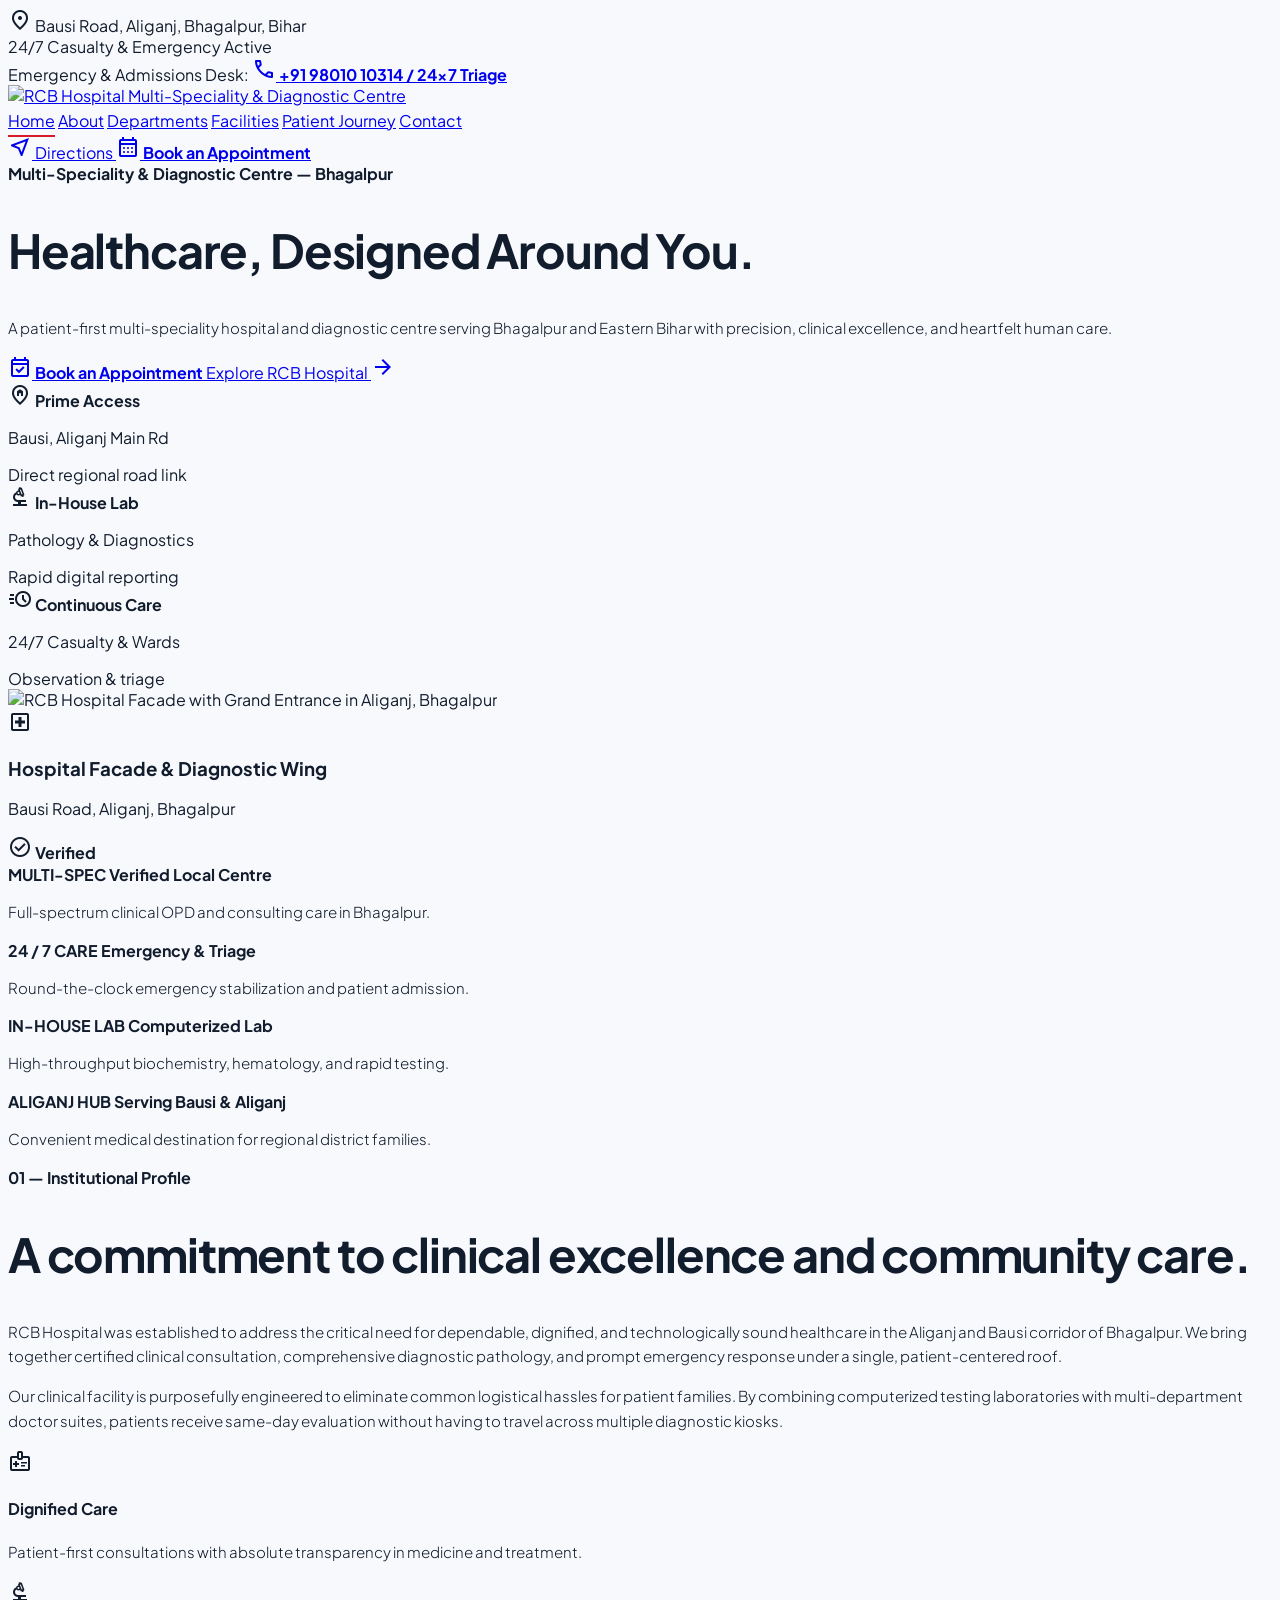
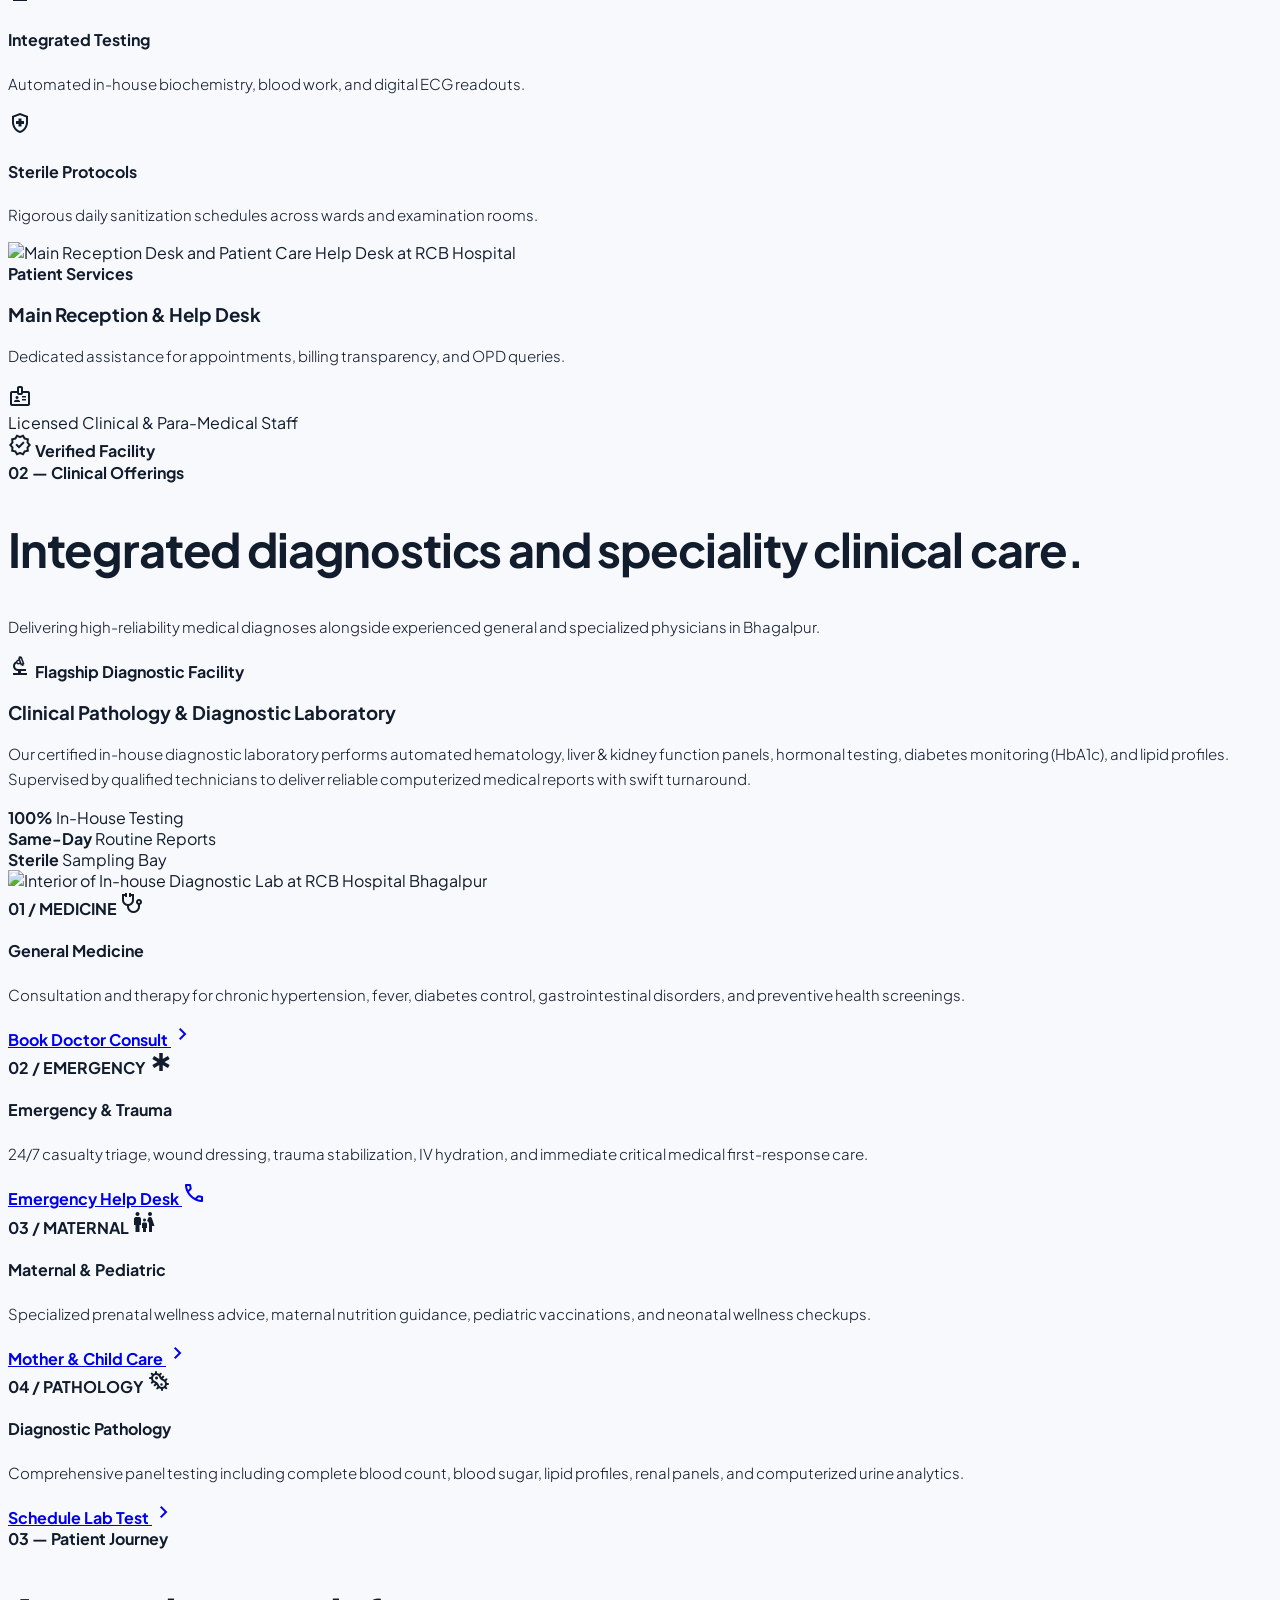
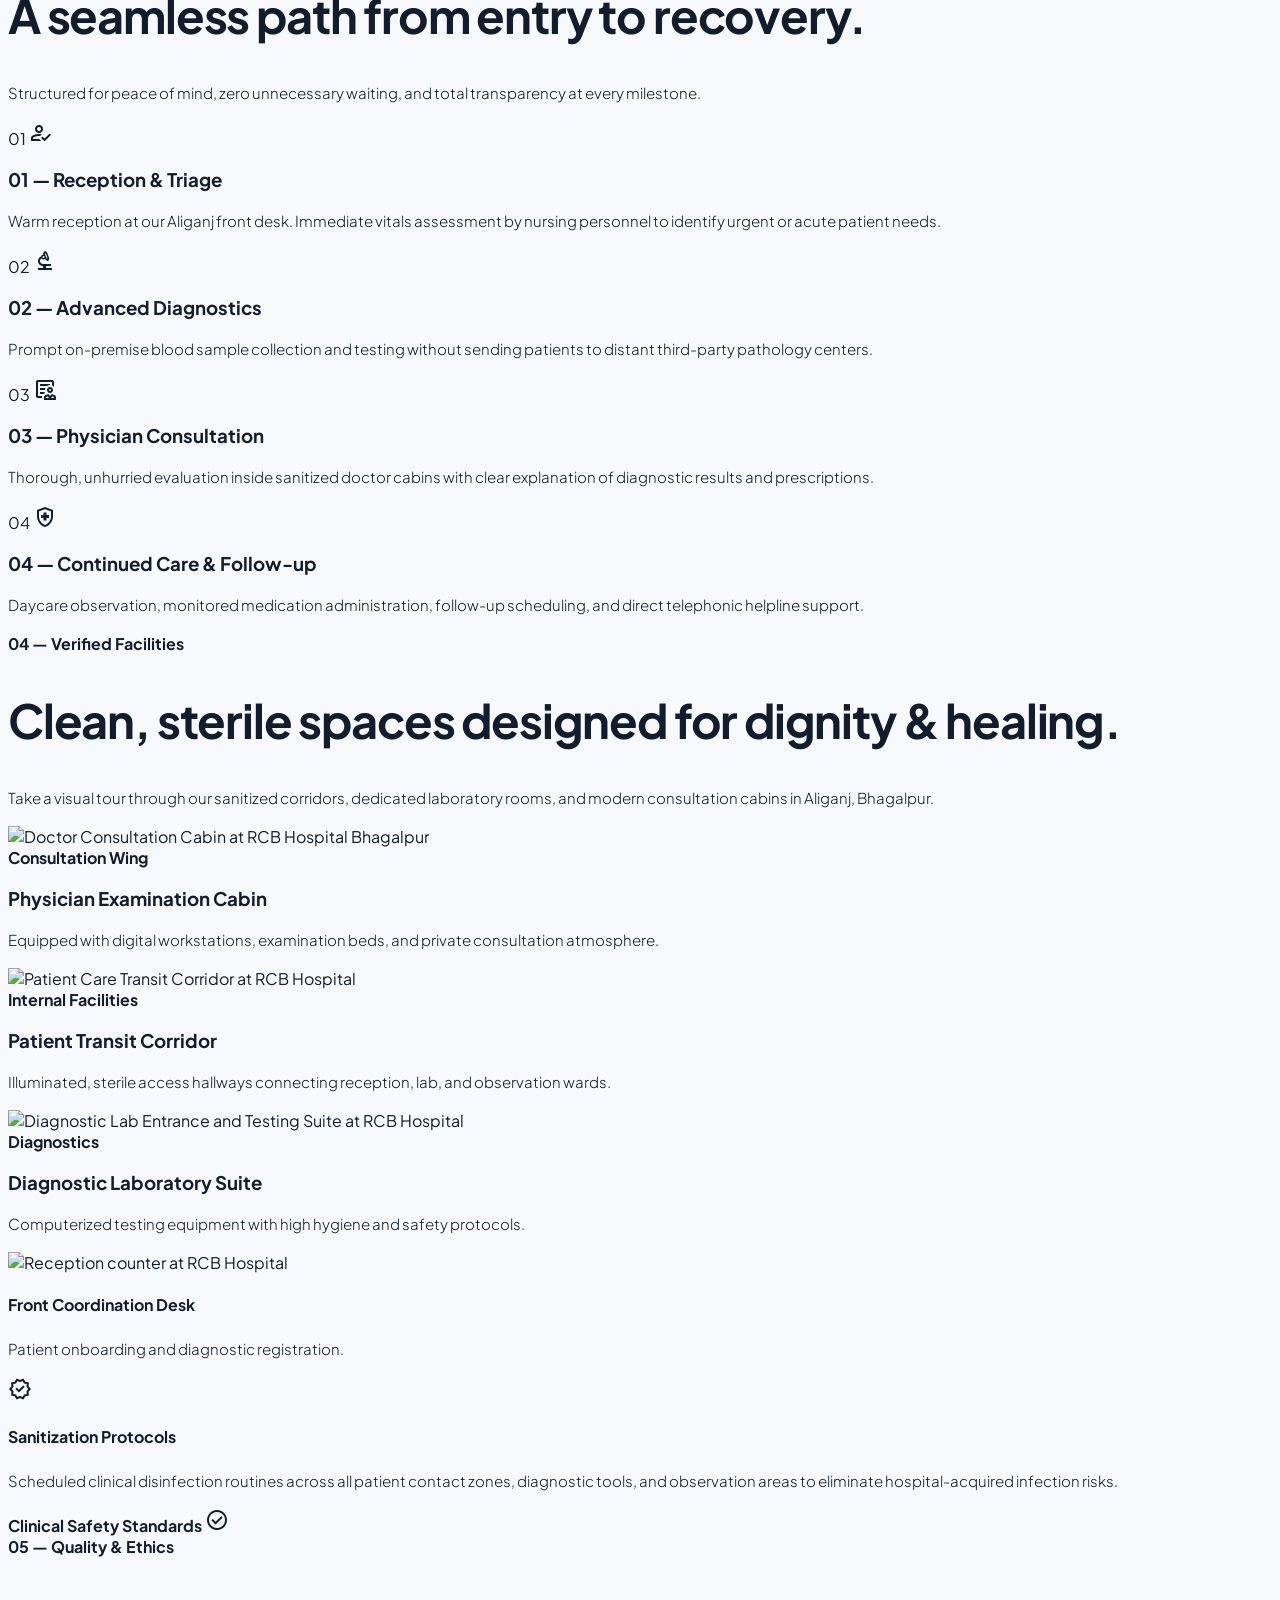
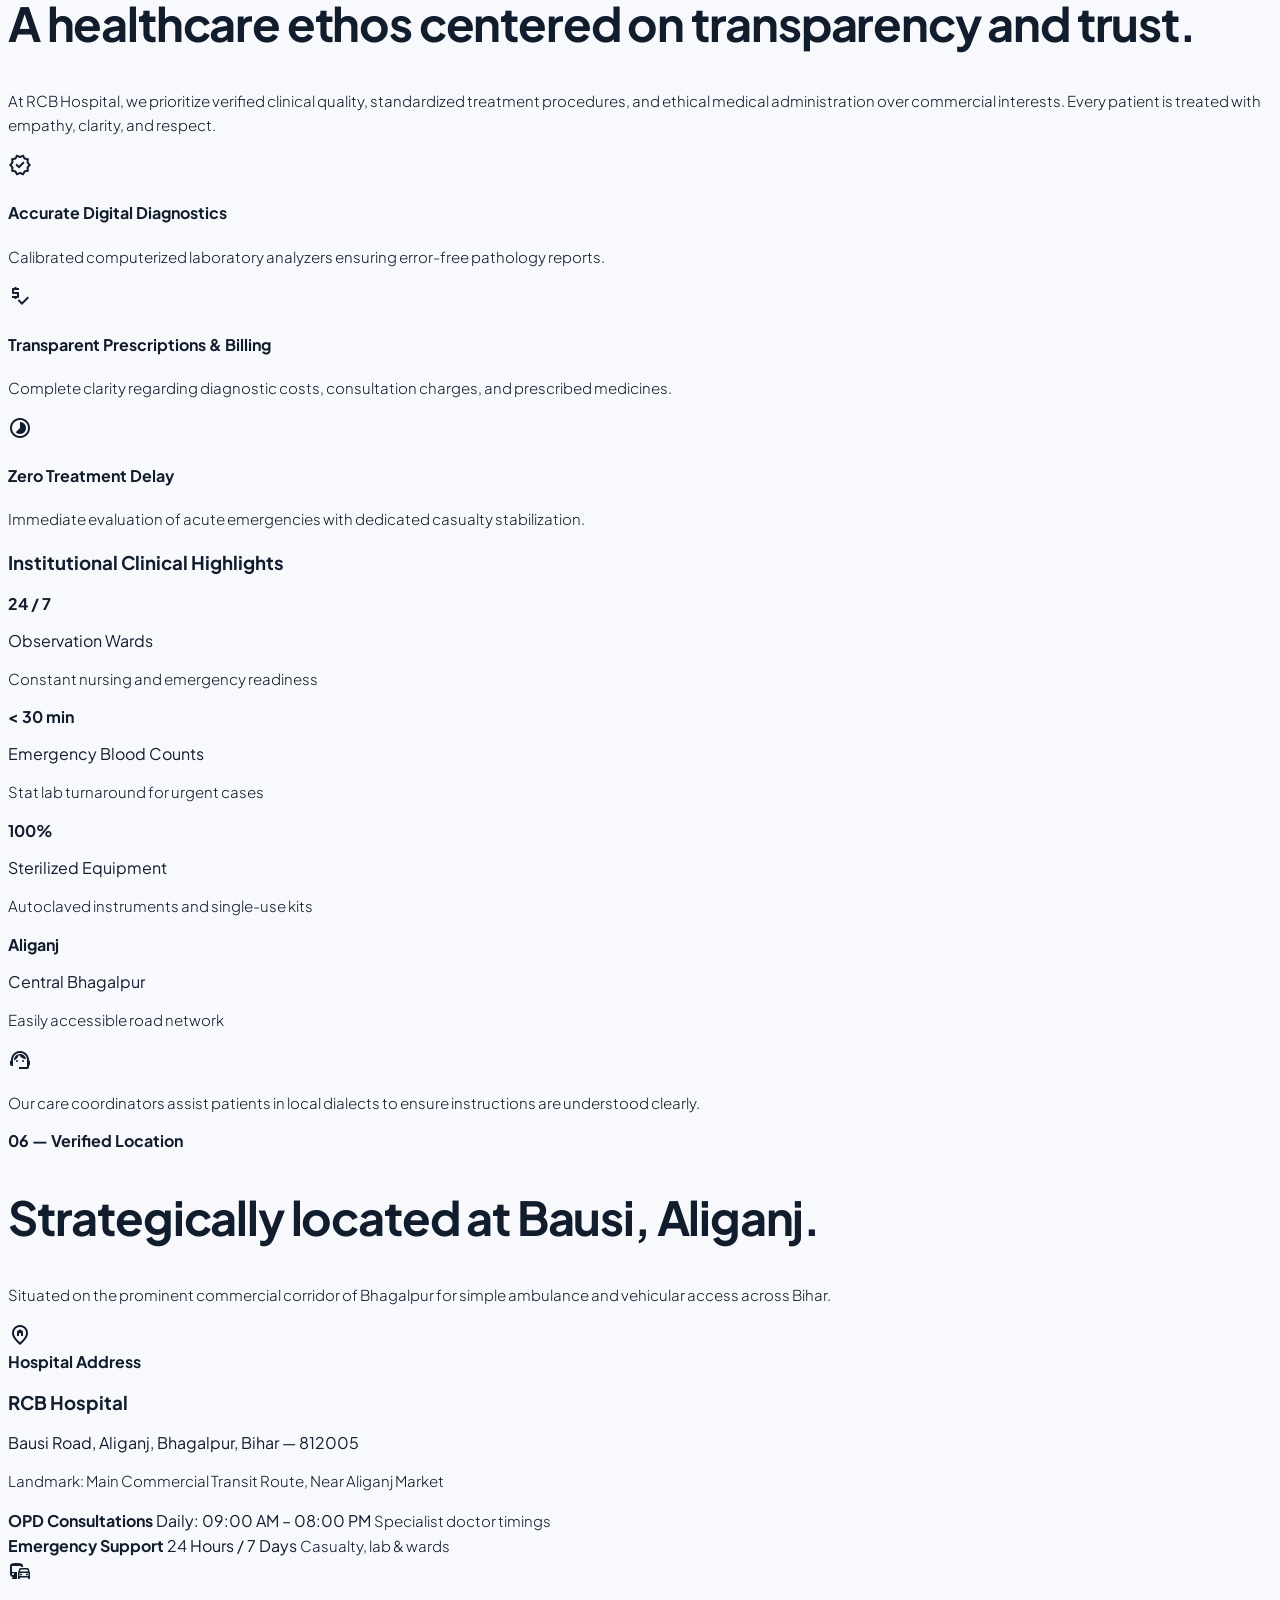
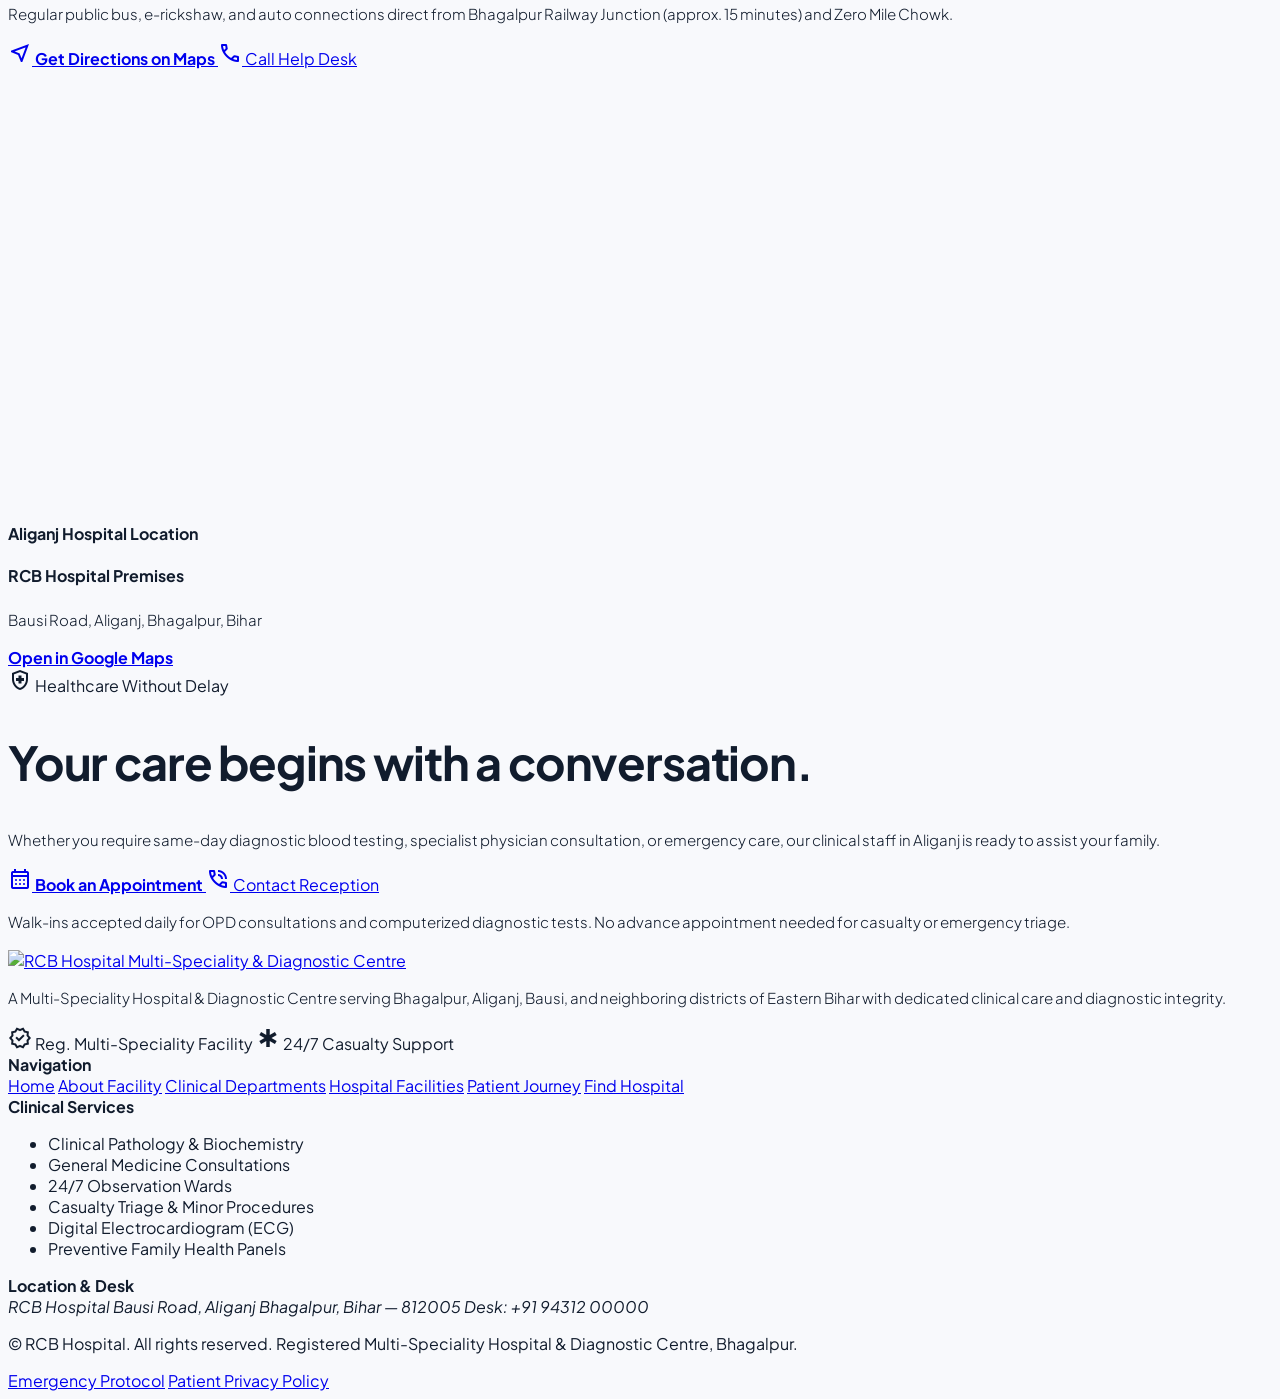
==== index.html @ 142a1909 "Add files via upload" ====
<!DOCTYPE html>

<html class="scroll-smooth" lang="en" style="min-height: 100%; height: auto;"><head>
<meta charset="utf-8"/>
<meta content="width=device-width, initial-scale=1.0" name="viewport"/>
<title>RCB Hospital — Multi-Speciality &amp; Diagnostic Centre, Aliganj, Bhagalpur</title>
<link rel="stylesheet" href="style.css">
<link href="https://fonts.googleapis.com" rel="preconnect"/>
<link crossorigin="" href="https://fonts.gstatic.com" rel="preconnect"/>
<link href="https://fonts.googleapis.com/css2?family=Plus+Jakarta+Sans:ital,wght@0,300;0,400;0,500;0,600;0,700;0,800;1,300;1,400&amp;display=swap" rel="stylesheet"/>
<link href="https://fonts.googleapis.com/css2?family=Material+Symbols+Outlined:wght,FILL@100..700,0..1&amp;display=swap" rel="stylesheet"/>
<script src="https://cdn.tailwindcss.com?plugins=forms,container-queries"></script>
<script id="tailwind-config">
    tailwind.config = {
      darkMode: "class",
      theme: {
        extend: {
          colors: {
            "on-surface-variant": "#5d3f3d",
            "tertiary-container": "#008036",
            "primary-fixed-dim": "#ffb3ae",
            "outline": "#916f6c",
            "on-primary-fixed": "#410004",
            "secondary-fixed-dim": "#c6c6c9",
            "error": "#ba1a1a",
            "on-secondary-fixed-variant": "#454749",
            "on-secondary": "#ffffff",
            "surface": "#f8f9fc",
            "surface-dim": "#d0daf2",
            "on-primary-fixed-variant": "#930014",
            "surface-tint": "#c0001e",
            "on-surface": "#111c2d",
            "primary-fixed": "#ffdad7",
            "inverse-primary": "#ffb3ae",
            "background": "#f8f9fc",
            "surface-container-high": "#dfe8ff",
            "on-tertiary-container": "#ceffcf",
            "on-primary": "#ffffff",
            "tertiary-fixed": "#7ffc97",
            "secondary-fixed": "#e2e2e5",
            "inverse-on-surface": "#ecf0ff",
            "on-error": "#ffffff",
            "on-tertiary-fixed": "#002109",
            "surface-container-highest": "#d9e3fb",
            "on-error-container": "#93000a",
            "secondary-container": "#e2e2e5",
            "error-container": "#ffdad6",
            "inverse-surface": "#273143",
            "primary": "#b0001a",
            "primary-container": "#D91A2A",
            "on-tertiary": "#ffffff",
            "tertiary-fixed-dim": "#62df7d",
            "surface-container": "#eef2f8",
            "on-secondary-fixed": "#1a1c1e",
            "surface-container-lowest": "#ffffff",
            "on-primary-container": "#ffefed",
            "on-background": "#111c2d",
            "surface-bright": "#ffffff",
            "outline-variant": "#e5e8ec",
            "tertiary": "#006429",
            "on-tertiary-fixed-variant": "#005320",
            "on-secondary-container": "#636467",
            "secondary": "#576071",
            "surface-variant": "#e3e8f1",
            "surface-container-low": "#f3f5f9"
          },
          fontFamily: {
            sans: ['var(--font-1)'],
          }
        }
      }
    }
  </script>

</head>
<body class="bg-surface text-on-surface antialiased selection:bg-[#D91A2A] selection:text-white">
<!-- 1. TOP UTILITY STRIP -->
<aside class="w-full bg-[#111315] border-b border-neutral-800 text-neutral-300 z-50 relative text-xs">
<div class="max-w-7xl mx-auto px-4 sm:px-6 lg:px-12 h-10 flex items-center justify-between">
<div class="flex items-center gap-4 sm:gap-6">
<div class="flex items-center gap-1.5 font-normal text-neutral-200">
<span class="material-symbols-outlined text-[#D91A2A] text-[16px]">location_on</span>
<span class="tracking-wide">Bausi Road, Aliganj, Bhagalpur, Bihar</span>
</div>
<div class="hidden md:flex items-center gap-2 pl-4 border-l border-neutral-700/80">
<span class="relative flex h-2 w-2">
<span class="animate-ping absolute inline-flex h-full w-full rounded-full bg-emerald-400 opacity-75"></span>
<span class="relative inline-flex rounded-full h-2 w-2 bg-emerald-500"></span>
</span>
<span class="text-emerald-400 font-semibold tracking-wider uppercase text-[10px]">24/7 Casualty &amp; Emergency Active</span>
</div>
</div>
<div class="flex items-center gap-5">
<span class="hidden sm:inline text-neutral-400 font-light text-[11px] tracking-wide">Emergency &amp; Admissions Desk:</span>
<a class="inline-flex items-center gap-1.5 font-token-bold text-white hover:text-red-400 transition-colors" href="tel:+919801010314">
<span class="material-symbols-outlined text-[15px] text-[#D91A2A]">call</span>
<span class="tracking-tight">+91 98010 10314 / 24x7 Triage</span>
</a>
</div>
</div>
</aside>
<!-- 2. STICKY NAVIGATION BAR -->
<header class="sticky top-0 left-0 right-0 z-40 bg-surface/90 backdrop-blur-xl border-b border-outline-variant/60 shadow-[0_2px_15px_rgba(0,0,0,0.03)] transition-all">
<div class="max-w-7xl mx-auto px-4 sm:px-6 lg:px-12 h-20 flex items-center justify-between gap-4">
<!-- Architectural Brand Logo -->
<a class="flex items-center gap-3 shrink-0 group" href="#hero">
<div class="h-10 sm:h-11 flex items-center">
<img alt="RCB Hospital Multi-Speciality &amp; Diagnostic Centre" class="h-10 sm:h-11 w-auto object-contain transition-transform group-hover:scale-[1.02]" src="https://lh3.googleusercontent.com/aida/[base64]"/>
</div>
</a>
<!-- Desktop Navigation Links -->
<nav class="hidden lg:flex items-center gap-8 text-[13.5px] font-semibold text-secondary">
<a class="nav-editorial-link active hover:text-[#111c2d] transition-colors text-[#111c2d]" href="#hero">Home</a>
<a class="nav-editorial-link hover:text-[#111c2d] transition-colors" href="#about">About</a>
<a class="nav-editorial-link hover:text-[#111c2d] transition-colors" href="#departments">Departments</a>
<a class="nav-editorial-link hover:text-[#111c2d] transition-colors" href="#facilities">Facilities</a>
<a class="nav-editorial-link hover:text-[#111c2d] transition-colors" href="#journey">Patient Journey</a>
<a class="nav-editorial-link hover:text-[#111c2d] transition-colors" href="#location">Contact</a>
</nav>
<!-- Action Area -->
<div class="flex items-center gap-3 sm:gap-4">
<a class="hidden sm:inline-flex items-center gap-1.5 text-xs font-semibold text-secondary hover:text-[#D91A2A] transition-colors px-2 py-1" href="#location">
<span class="material-symbols-outlined text-[17px]">near_me</span>
<span>Directions</span>
</a>
<a class="btn-lift inline-flex items-center justify-center gap-2 bg-[#D91A2A] text-white text-xs sm:text-[13px] font-token-bold px-5 sm:px-6 py-2.5 rounded-md shadow-[0_4px_14px_rgba(217,26,42,0.28)] hover:bg-[#b0001a] active:scale-95 transition-all" href="#cta">
<span class="material-symbols-outlined text-[17px]">calendar_month</span>
<span>Book an Appointment</span>
</a>
</div>
</div>
</header>
<main class="w-full">
<!-- 3. HERO SECTION -->
<section class="relative w-full bg-surface-container-lowest pt-8 pb-16 lg:pt-14 lg:pb-24 overflow-hidden border-b border-outline-variant/60" id="hero">
<!-- Subtle architectural background geometry -->
<div class="absolute -top-32 right-0 w-[550px] h-[550px] bg-red-100/35 rounded-full blur-3xl pointer-events-none -z-0"></div>
<div class="absolute bottom-0 left-10 w-80 h-80 bg-neutral-200/30 rounded-full blur-2xl pointer-events-none -z-0"></div>
<div class="max-w-7xl mx-auto px-4 sm:px-6 lg:px-12 relative z-10">
<div class="grid grid-cols-1 lg:grid-cols-12 gap-10 lg:gap-12 items-center">
<!-- Editorial Text Lead (Col 7) -->
<div class="lg:col-span-7 flex flex-col items-start gap-6 reveal-el">
<div class="inline-flex items-center gap-2.5 px-3.5 py-1.5 rounded-full bg-red-50 text-[#D91A2A] border border-red-200/70 text-[11px] font-token-bold uppercase tracking-widest">
<span class="relative flex h-2 w-2">
<span class="animate-ping absolute inline-flex h-full w-full rounded-full bg-[#D91A2A] opacity-75"></span>
<span class="relative inline-flex rounded-full h-2 w-2 bg-[#D91A2A]"></span>
</span>
<span>Multi-Speciality &amp; Diagnostic Centre — Bhagalpur</span>
</div>
<h1 class="display-heading text-[#111c2d] max-w-xl">
<span class="font-light block">Healthcare,</span>
<span class="text-[#D91A2A] font-token-bold block">Designed Around You.</span>
</h1>
<p class="body-copy text-secondary max-w-xl leading-relaxed">
            A patient-first multi-speciality hospital and diagnostic centre serving Bhagalpur and Eastern Bihar with precision, clinical excellence, and heartfelt human care.
          </p>
<div class="flex flex-wrap items-center gap-4 pt-1 w-full sm:w-auto">
<a class="btn-lift inline-flex items-center justify-center gap-2.5 px-7 py-3.5 rounded-md bg-[#D91A2A] text-white font-token-bold text-sm shadow-[0_8px_20px_rgba(217,26,42,0.25)] hover:bg-[#b0001a] transition-all" href="#cta">
<span class="material-symbols-outlined text-[19px]">event_available</span>
<span>Book an Appointment</span>
</a>
<a class="btn-lift inline-flex items-center justify-center gap-2 px-6 py-3.5 rounded-md bg-surface-container text-[#111c2d] font-semibold text-sm hover:bg-neutral-200 transition-colors border border-outline-variant/80" href="#about">
<span>Explore RCB Hospital</span>
<span class="material-symbols-outlined text-[18px]">arrow_forward</span>
</a>
</div>
<!-- Asymmetric Highlights Strip -->
<div class="grid grid-cols-1 sm:grid-cols-3 gap-3.5 pt-5 w-full">
<div class="p-4 rounded-xl bg-surface-container-low border border-outline-variant/60 flex flex-col gap-1 transition-all hover:border-red-200 hover:bg-white shadow-[0_2px_8px_rgba(0,0,0,0.02)]">
<div class="flex items-center gap-1.5 text-[#D91A2A]">
<span class="material-symbols-outlined text-[18px]">home_pin</span>
<span class="text-[11px] font-token-bold uppercase tracking-wider">Prime Access</span>
</div>
<p class="text-xs font-semibold text-[#111c2d]">Bausi, Aliganj Main Rd</p>
<span class="text-[11px] text-secondary font-light">Direct regional road link</span>
</div>
<div class="p-4 rounded-xl bg-surface-container-low border border-outline-variant/60 flex flex-col gap-1 transition-all hover:border-red-200 hover:bg-white shadow-[0_2px_8px_rgba(0,0,0,0.02)]">
<div class="flex items-center gap-1.5 text-[#D91A2A]">
<span class="material-symbols-outlined text-[18px]">biotech</span>
<span class="text-[11px] font-token-bold uppercase tracking-wider">In-House Lab</span>
</div>
<p class="text-xs font-semibold text-[#111c2d]">Pathology &amp; Diagnostics</p>
<span class="text-[11px] text-secondary font-light">Rapid digital reporting</span>
</div>
<div class="p-4 rounded-xl bg-surface-container-low border border-outline-variant/60 flex flex-col gap-1 transition-all hover:border-emerald-200 hover:bg-white shadow-[0_2px_8px_rgba(0,0,0,0.02)]">
<div class="flex items-center gap-1.5 text-emerald-700">
<span class="material-symbols-outlined text-[18px]">acute</span>
<span class="text-[11px] font-token-bold uppercase tracking-wider">Continuous Care</span>
</div>
<p class="text-xs font-semibold text-[#111c2d]">24/7 Casualty &amp; Wards</p>
<span class="text-[11px] text-secondary font-light">Observation &amp; triage</span>
</div>
</div>
</div>
<!-- Hospital Facade Architectural Visual (Col 5) with Editorial Floating Overlays -->
<div class="lg:col-span-5 relative reveal-el" style="transition-delay: 150ms;">
<div class="relative rounded-2xl overflow-hidden shadow-2xl bg-surface-container border border-neutral-200/80 reveal-img-wrap group">
<img alt="RCB Hospital Facade with Grand Entrance in Aliganj, Bhagalpur" class="w-full h-[420px] sm:h-[500px] object-cover object-center" src="image/RCB main door.webp"/>
<div class="absolute inset-0 bg-gradient-to-t from-[#111315]/90 via-black/25 to-transparent"></div>
<!-- Overlapping Architectural Plaque -->
<div class="absolute bottom-5 left-5 right-5 p-4 rounded-xl bg-white/95 backdrop-blur-md border border-white/50 shadow-lg flex items-center justify-between gap-3 transform group-hover:-translate-y-1 transition-transform">
<div class="flex items-center gap-3">
<div class="w-10 h-10 rounded-lg bg-[#D91A2A] text-white flex items-center justify-center shrink-0 shadow-sm">
<span class="material-symbols-outlined text-[22px]">local_hospital</span>
</div>
<div>
<h3 class="text-xs sm:text-sm font-token-bold text-[#111c2d]">Hospital Facade &amp; Diagnostic Wing</h3>
<p class="text-[11px] text-secondary font-light">Bausi Road, Aliganj, Bhagalpur</p>
</div>
</div>
<span class="inline-flex items-center gap-1 px-2.5 py-1 rounded bg-emerald-100 text-emerald-800 text-[10px] font-token-bold uppercase tracking-wider shrink-0 border border-emerald-200">
<span class="material-symbols-outlined text-[13px]">check_circle</span>
                Verified
              </span>
</div>
</div>
</div>
</div>
</div>
</section>
<!-- 4. RESTRAINED TRUST STRIP (Asymmetric Rhythm) -->
<section class="w-full bg-surface-container-low py-10 border-b border-outline-variant/60">
<div class="max-w-7xl mx-auto px-4 sm:px-6 lg:px-12">
<div class="grid grid-cols-2 lg:grid-cols-4 gap-6 lg:gap-8 divide-y lg:divide-y-0 lg:divide-x divide-outline-variant/80">
<div class="flex flex-col gap-1 pt-3 lg:pt-0 lg:px-5 first:pl-0 reveal-el">
<span class="text-2xl sm:text-3xl font-token-bold tracking-tight text-[#111c2d]">MULTI-SPEC</span>
<span class="text-xs uppercase tracking-wider font-token-bold text-[#D91A2A]">Verified Local Centre</span>
<p class="body-copy text-secondary mt-1 text-sm">Full-spectrum clinical OPD and consulting care in Bhagalpur.</p>
</div>
<div class="flex flex-col gap-1 pt-3 lg:pt-0 lg:px-5 reveal-el" style="transition-delay: 100ms;">
<span class="text-2xl sm:text-3xl font-token-bold tracking-tight text-[#111c2d]">24 / 7 CARE</span>
<span class="text-xs uppercase tracking-wider font-token-bold text-emerald-700">Emergency &amp; Triage</span>
<p class="body-copy text-secondary mt-1 text-sm">Round-the-clock emergency stabilization and patient admission.</p>
</div>
<div class="flex flex-col gap-1 pt-3 lg:pt-0 lg:px-4 reveal-el" style="transition-delay: 200ms;">
<span class="text-2xl sm:text-3xl font-token-bold tracking-tight text-[#111c2d]">IN-HOUSE LAB</span>
<span class="text-xs uppercase tracking-wider font-token-bold text-[#D91A2A]">Computerized Lab</span>
<p class="body-copy text-secondary mt-1 text-sm">High-throughput biochemistry, hematology, and rapid testing.</p>
</div>
<div class="flex flex-col gap-1 pt-3 lg:pt-0 lg:px-5 reveal-el" style="transition-delay: 300ms;">
<span class="text-2xl sm:text-3xl font-token-bold tracking-tight text-[#111c2d]">ALIGANJ HUB</span>
<span class="text-xs uppercase tracking-wider font-token-bold text-[#D91A2A]">Serving Bausi &amp; Aliganj</span>
<p class="body-copy text-secondary mt-1 text-sm">Convenient medical destination for regional district families.</p>
</div>
</div>
</div>
</section>
<!-- 5. ABOUT RCB HOSPITAL (Editorial Visual Narrative) -->
<section class="w-full bg-surface py-16 lg:py-24 border-b border-outline-variant/60" id="about">
<div class="max-w-7xl mx-auto px-4 sm:px-6 lg:px-12">
<div class="grid grid-cols-1 lg:grid-cols-12 gap-12 items-center">
<!-- Narrative (Col 7) -->
<div class="lg:col-span-7 flex flex-col gap-6 reveal-el">
<div class="flex items-center gap-3">
<span class="text-xs font-token-bold text-[#D91A2A] uppercase tracking-widest">01 — Institutional Profile</span>
<div class="h-px w-12 bg-[#D91A2A]/40"></div>
</div>
<h2 class="display-heading text-[#111c2d] font-light tracking-tight">
            A commitment to <span class="font-token-bold text-[#111c2d]">clinical excellence</span> and community care.
          </h2>
<p class="body-copy text-secondary leading-relaxed">
            RCB Hospital was established to address the critical need for dependable, dignified, and technologically sound healthcare in the Aliganj and Bausi corridor of Bhagalpur. We bring together certified clinical consultation, comprehensive diagnostic pathology, and prompt emergency response under a single, patient-centered roof.
          </p>
<p class="body-copy text-secondary leading-relaxed">
            Our clinical facility is purposefully engineered to eliminate common logistical hassles for patient families. By combining computerized testing laboratories with multi-department doctor suites, patients receive same-day evaluation without having to travel across multiple diagnostic kiosks.
          </p>
<!-- 3 Editorial Key Highlights Cards -->
<div class="grid grid-cols-1 sm:grid-cols-3 gap-4 pt-2">
<div class="p-5 rounded-xl bg-surface-container-lowest border border-outline-variant/70 shadow-sm flex flex-col gap-2 hover:border-[#D91A2A]/40 transition-colors">
<span class="material-symbols-outlined text-[#D91A2A] text-[26px]">medical_information</span>
<h4 class="text-sm font-token-bold text-[#111c2d]">Dignified Care</h4>
<p class="body-copy text-secondary text-xs">Patient-first consultations with absolute transparency in medicine and treatment.</p>
</div>
<div class="p-5 rounded-xl bg-surface-container-lowest border border-outline-variant/70 shadow-sm flex flex-col gap-2 hover:border-[#D91A2A]/40 transition-colors">
<span class="material-symbols-outlined text-[#D91A2A] text-[26px]">biotech</span>
<h4 class="text-sm font-token-bold text-[#111c2d]">Integrated Testing</h4>
<p class="body-copy text-secondary text-xs">Automated in-house biochemistry, blood work, and digital ECG readouts.</p>
</div>
<div class="p-5 rounded-xl bg-surface-container-lowest border border-outline-variant/70 shadow-sm flex flex-col gap-2 hover:border-emerald-500/40 transition-colors">
<span class="material-symbols-outlined text-emerald-700 text-[26px]">health_and_safety</span>
<h4 class="text-sm font-token-bold text-[#111c2d]">Sterile Protocols</h4>
<p class="body-copy text-secondary text-xs">Rigorous daily sanitization schedules across wards and examination rooms.</p>
</div>
</div>
</div>
<!-- Reception & Patient Coordinator Visual (Col 5) with Overlapping Editorial Frame -->
<div class="lg:col-span-5 flex flex-col gap-4 reveal-el" style="transition-delay: 150ms;">
<div class="relative rounded-2xl overflow-hidden shadow-xl bg-surface-container group border border-outline-variant/70 reveal-img-wrap">
<img alt="Main Reception Desk and Patient Care Help Desk at RCB Hospital" class="w-full h-[390px] sm:h-[450px] object-cover object-center" src="image/RCB counter.webp"/>
<div class="absolute inset-0 bg-gradient-to-t from-[#111315]/85 via-transparent to-transparent"></div>
<div class="absolute bottom-5 left-5 right-5 text-white">
<span class="px-2.5 py-1 rounded bg-[#D91A2A] text-white text-[10px] font-token-bold uppercase tracking-wider">Patient Services</span>
<h3 class="text-base sm:text-lg font-token-bold mt-1 text-white">Main Reception &amp; Help Desk</h3>
<p class="body-copy text-neutral-200 text-xs">Dedicated assistance for appointments, billing transparency, and OPD queries.</p>
</div>
</div>
<div class="p-4 rounded-xl bg-surface-container-low border border-outline-variant/70 flex items-center justify-between">
<div class="flex items-center gap-3">
<div class="w-8 h-8 rounded-lg bg-red-100 text-[#D91A2A] flex items-center justify-center">
<span class="material-symbols-outlined text-[19px]">badge</span>
</div>
<span class="text-xs font-semibold text-[#111c2d]">Licensed Clinical &amp; Para-Medical Staff</span>
</div>
<span class="text-[11px] font-token-bold text-emerald-700 uppercase tracking-wider flex items-center gap-1">
<span class="material-symbols-outlined text-[14px]">verified</span>
              Verified Facility
            </span>
</div>
</div>
</div>
</div>
</section>
<!-- 6. SERVICES & DIAGNOSTIC SPECIALITIES -->
<section class="w-full bg-surface-container-low py-16 lg:py-24 border-b border-outline-variant/60" id="departments">
<div class="max-w-7xl mx-auto px-4 sm:px-6 lg:px-12 flex flex-col gap-12">
<div class="flex flex-col md:flex-row md:items-end justify-between gap-6 reveal-el">
<div class="flex flex-col gap-3 max-w-2xl">
<div class="flex items-center gap-3">
<span class="text-xs font-token-bold text-[#D91A2A] uppercase tracking-widest">02 — Clinical Offerings</span>
<div class="h-px w-12 bg-[#D91A2A]/40"></div>
</div>
<h2 class="display-heading text-[#111c2d] font-light tracking-tight">
            Integrated diagnostics and <span class="font-token-bold text-[#111c2d]">speciality clinical care</span>.
          </h2>
</div>
<p class="body-copy text-secondary max-w-md">
          Delivering high-reliability medical diagnoses alongside experienced general and specialized physicians in Bhagalpur.
        </p>
</div>
<!-- Flagship Feature Banner: Computerized Laboratory -->
<div class="rounded-2xl overflow-hidden bg-[#111315] text-white shadow-2xl border border-neutral-800 reveal-el">
<div class="grid grid-cols-1 lg:grid-cols-12 items-stretch">
<div class="lg:col-span-7 p-6 sm:p-10 lg:p-12 flex flex-col justify-between gap-8">
<div class="flex flex-col gap-4">
<div class="inline-flex items-center gap-2 px-3 py-1 rounded bg-[#D91A2A] text-white text-xs font-token-bold self-start shadow-sm">
<span class="material-symbols-outlined text-[16px]">biotech</span>
<span>Flagship Diagnostic Facility</span>
</div>
<h3 class="text-2xl sm:text-3xl font-token-bold tracking-tight text-white">
                Clinical Pathology &amp; Diagnostic Laboratory
              </h3>
<p class="body-copy text-neutral-300 leading-relaxed">
                Our certified in-house diagnostic laboratory performs automated hematology, liver &amp; kidney function panels, hormonal testing, diabetes monitoring (HbA1c), and lipid profiles. Supervised by qualified technicians to deliver reliable computerized medical reports with swift turnaround.
              </p>
</div>
<!-- Lab Test Stats -->
<div class="grid grid-cols-3 gap-4 pt-6 border-t border-neutral-800">
<div>
<span class="text-xl sm:text-2xl font-token-bold text-red-400 block">100%</span>
<span class="text-[11px] text-neutral-400 uppercase tracking-wider">In-House Testing</span>
</div>
<div>
<span class="text-xl sm:text-2xl font-token-bold text-red-400 block">Same-Day</span>
<span class="text-[11px] text-neutral-400 uppercase tracking-wider">Routine Reports</span>
</div>
<div>
<span class="text-xl sm:text-2xl font-token-bold text-red-400 block">Sterile</span>
<span class="text-[11px] text-neutral-400 uppercase tracking-wider">Sampling Bay</span>
</div>
</div>
</div>
<!-- Lab Image -->
<div class="lg:col-span-5 relative min-h-[320px] lg:min-h-full reveal-img-wrap">
<img alt="Interior of In-house Diagnostic Lab at RCB Hospital Bhagalpur" class="w-full h-full object-cover object-center" src="image/RCB website image.webp"/>
<div class="absolute inset-0 bg-gradient-to-t from-[#111315]/80 via-transparent to-transparent lg:bg-gradient-to-r lg:from-[#111315]/95 lg:via-transparent"></div>
</div>
</div>
</div>
<!-- 4 Asymmetric Department Cards -->
<div class="grid grid-cols-1 md:grid-cols-2 lg:grid-cols-4 gap-6">
<!-- 01 General Medicine -->
<div class="p-6 rounded-2xl bg-surface-container-lowest border border-outline-variant/60 shadow-sm flex flex-col justify-between gap-6 hover:shadow-md hover:border-[#D91A2A]/40 transition-all reveal-el">
<div class="flex flex-col gap-3">
<div class="flex items-center justify-between">
<span class="text-xs font-token-bold text-[#D91A2A]">01 / MEDICINE</span>
<span class="material-symbols-outlined text-[#D91A2A] text-[24px]">stethoscope</span>
</div>
<h4 class="text-lg font-token-bold text-[#111c2d]">General Medicine</h4>
<p class="body-copy text-secondary leading-relaxed text-sm">
              Consultation and therapy for chronic hypertension, fever, diabetes control, gastrointestinal disorders, and preventive health screenings.
            </p>
</div>
<a class="inline-flex items-center gap-1.5 text-xs font-token-bold text-[#D91A2A] hover:translate-x-1 transition-transform" href="#cta">
<span>Book Doctor Consult</span>
<span class="material-symbols-outlined text-[16px]">chevron_right</span>
</a>
</div>
<!-- 02 Emergency & Trauma -->
<div class="p-6 rounded-2xl bg-surface-container-lowest border border-outline-variant/60 shadow-sm flex flex-col justify-between gap-6 hover:shadow-md hover:border-[#D91A2A]/40 transition-all reveal-el" style="transition-delay: 100ms;">
<div class="flex flex-col gap-3">
<div class="flex items-center justify-between">
<span class="text-xs font-token-bold text-[#D91A2A]">02 / EMERGENCY</span>
<span class="material-symbols-outlined text-[#D91A2A] text-[24px]">emergency</span>
</div>
<h4 class="text-lg font-token-bold text-[#111c2d]">Emergency &amp; Trauma</h4>
<p class="body-copy text-secondary leading-relaxed text-sm">
              24/7 casualty triage, wound dressing, trauma stabilization, IV hydration, and immediate critical medical first-response care.
            </p>
</div>
<a class="inline-flex items-center gap-1.5 text-xs font-token-bold text-[#D91A2A] hover:translate-x-1 transition-transform" href="tel:+918120050000">
<span>Emergency Help Desk</span>
<span class="material-symbols-outlined text-[16px]">call</span>
</a>
</div>
<!-- 03 Maternal & Pediatric Care -->
<div class="p-6 rounded-2xl bg-surface-container-lowest border border-outline-variant/60 shadow-sm flex flex-col justify-between gap-6 hover:shadow-md hover:border-[#D91A2A]/40 transition-all reveal-el" style="transition-delay: 200ms;">
<div class="flex flex-col gap-3">
<div class="flex items-center justify-between">
<span class="text-xs font-token-bold text-[#D91A2A]">03 / MATERNAL</span>
<span class="material-symbols-outlined text-[#D91A2A] text-[24px]">family_restroom</span>
</div>
<h4 class="text-lg font-token-bold text-[#111c2d]">Maternal &amp; Pediatric</h4>
<p class="body-copy text-secondary leading-relaxed text-sm">
              Specialized prenatal wellness advice, maternal nutrition guidance, pediatric vaccinations, and neonatal wellness checkups.
            </p>
</div>
<a class="inline-flex items-center gap-1.5 text-xs font-token-bold text-[#D91A2A] hover:translate-x-1 transition-transform" href="#cta">
<span>Mother &amp; Child Care</span>
<span class="material-symbols-outlined text-[16px]">chevron_right</span>
</a>
</div>
<!-- 04 Diagnostic Pathology -->
<div class="p-6 rounded-2xl bg-surface-container-lowest border border-outline-variant/60 shadow-sm flex flex-col justify-between gap-6 hover:shadow-md hover:border-[#D91A2A]/40 transition-all reveal-el" style="transition-delay: 300ms;">
<div class="flex flex-col gap-3">
<div class="flex items-center justify-between">
<span class="text-xs font-token-bold text-[#D91A2A]">04 / PATHOLOGY</span>
<span class="material-symbols-outlined text-[#D91A2A] text-[24px]">microbiology</span>
</div>
<h4 class="text-lg font-token-bold text-[#111c2d]">Diagnostic Pathology</h4>
<p class="body-copy text-secondary leading-relaxed text-sm">
              Comprehensive panel testing including complete blood count, blood sugar, lipid profiles, renal panels, and computerized urine analytics.
            </p>
</div>
<a class="inline-flex items-center gap-1.5 text-xs font-token-bold text-[#D91A2A] hover:translate-x-1 transition-transform" href="#cta">
<span>Schedule Lab Test</span>
<span class="material-symbols-outlined text-[16px]">chevron_right</span>
</a>
</div>
</div>
</div>
</section>
<!-- 7. PATIENT EXPERIENCE JOURNEY -->
<section class="w-full bg-surface py-16 lg:py-24 border-b border-outline-variant/60" id="journey">
<div class="max-w-7xl mx-auto px-4 sm:px-6 lg:px-12 flex flex-col gap-14">
<div class="max-w-2xl flex flex-col gap-3 reveal-el">
<div class="flex items-center gap-3">
<span class="text-xs font-token-bold text-[#D91A2A] uppercase tracking-widest">03 — Patient Journey</span>
<div class="h-px w-12 bg-[#D91A2A]/40"></div>
</div>
<h2 class="display-heading text-[#111c2d] font-light tracking-tight">
          A seamless path from <span class="font-token-bold text-[#111c2d]">entry to recovery</span>.
        </h2>
<p class="body-copy text-secondary">
          Structured for peace of mind, zero unnecessary waiting, and total transparency at every milestone.
        </p>
</div>
<!-- 4-Step Progressive Timeline Grid -->
<div class="grid grid-cols-1 md:grid-cols-2 lg:grid-cols-4 gap-6 relative">
<!-- Step 1 -->
<div class="p-6 rounded-2xl bg-surface-container-lowest border border-outline-variant/60 shadow-sm flex flex-col gap-4 relative reveal-el hover:border-[#D91A2A]/40 transition-colors">
<div class="flex items-center justify-between">
<span class="text-3xl font-light text-[#D91A2A]">01</span>
<span class="material-symbols-outlined text-[#D91A2A] text-[26px]">how_to_reg</span>
</div>
<h3 class="text-base font-token-bold text-[#111c2d]">01 — Reception &amp; Triage</h3>
<p class="body-copy text-secondary leading-relaxed text-sm">
            Warm reception at our Aliganj front desk. Immediate vitals assessment by nursing personnel to identify urgent or acute patient needs.
          </p>
</div>
<!-- Step 2 -->
<div class="p-6 rounded-2xl bg-surface-container-lowest border border-outline-variant/60 shadow-sm flex flex-col gap-4 relative reveal-el hover:border-[#D91A2A]/40 transition-colors" style="transition-delay: 100ms;">
<div class="flex items-center justify-between">
<span class="text-3xl font-light text-[#D91A2A]">02</span>
<span class="material-symbols-outlined text-[#D91A2A] text-[26px]">biotech</span>
</div>
<h3 class="text-base font-token-bold text-[#111c2d]">02 — Advanced Diagnostics</h3>
<p class="body-copy text-secondary leading-relaxed text-sm">
            Prompt on-premise blood sample collection and testing without sending patients to distant third-party pathology centers.
          </p>
</div>
<!-- Step 3 -->
<div class="p-6 rounded-2xl bg-surface-container-lowest border border-outline-variant/60 shadow-sm flex flex-col gap-4 relative reveal-el hover:border-[#D91A2A]/40 transition-colors" style="transition-delay: 200ms;">
<div class="flex items-center justify-between">
<span class="text-3xl font-light text-[#D91A2A]">03</span>
<span class="material-symbols-outlined text-[#D91A2A] text-[26px]">clinical_notes</span>
</div>
<h3 class="text-base font-token-bold text-[#111c2d]">03 — Physician Consultation</h3>
<p class="body-copy text-secondary leading-relaxed text-sm">
            Thorough, unhurried evaluation inside sanitized doctor cabins with clear explanation of diagnostic results and prescriptions.
          </p>
</div>
<!-- Step 4 -->
<div class="p-6 rounded-2xl bg-surface-container-lowest border border-outline-variant/60 shadow-sm flex flex-col gap-4 relative reveal-el hover:border-emerald-500/40 transition-colors" style="transition-delay: 300ms;">
<div class="flex items-center justify-between">
<span class="text-3xl font-light text-emerald-700">04</span>
<span class="material-symbols-outlined text-emerald-700 text-[26px]">health_and_safety</span>
</div>
<h3 class="text-base font-token-bold text-[#111c2d]">04 — Continued Care &amp; Follow-up</h3>
<p class="body-copy text-secondary leading-relaxed text-sm">
            Daycare observation, monitored medication administration, follow-up scheduling, and direct telephonic helpline support.
          </p>
</div>
</div>
</div>
</section>
<!-- 8. FACILITIES & HOSPITAL ENVIRONMENT GALLERY (Authentic Assets Asymmetric Rhythm) -->
<section class="w-full bg-surface-container-low py-16 lg:py-24 border-b border-outline-variant/60" id="facilities">
<div class="max-w-7xl mx-auto px-4 sm:px-6 lg:px-12 flex flex-col gap-12">
<div class="flex flex-col md:flex-row md:items-end justify-between gap-6 reveal-el">
<div class="flex flex-col gap-3 max-w-2xl">
<div class="flex items-center gap-3">
<span class="text-xs font-token-bold text-[#D91A2A] uppercase tracking-widest">04 — Verified Facilities</span>
<div class="h-px w-12 bg-[#D91A2A]/40"></div>
</div>
<h2 class="display-heading text-[#111c2d] font-light tracking-tight">
            Clean, sterile spaces designed for <span class="font-token-bold text-[#111c2d]">dignity &amp; healing</span>.
          </h2>
</div>
<p class="body-copy text-secondary max-w-md">
          Take a visual tour through our sanitized corridors, dedicated laboratory rooms, and modern consultation cabins in Aliganj, Bhagalpur.
        </p>
</div>
<!-- Editorial Masonry Layout with Authentic Assets -->
<div class="grid grid-cols-1 md:grid-cols-12 gap-6">
<!-- Frame 1: Consultation Cabin (Span 7) -->
<div class="md:col-span-7 relative rounded-2xl overflow-hidden shadow-md group bg-surface-container h-[380px] sm:h-[440px] border border-outline-variant/60 reveal-img-wrap reveal-el">
<img alt="Doctor Consultation Cabin at RCB Hospital Bhagalpur" class="w-full h-full object-cover" src="image/RCB website image.webp"/>
<div class="absolute inset-0 bg-gradient-to-t from-[#111315]/85 via-black/20 to-transparent"></div>
<div class="absolute bottom-6 left-6 right-6 text-white">
<span class="px-2.5 py-1 rounded bg-[#D91A2A] text-white text-[10px] font-token-bold uppercase tracking-wider">Consultation Wing</span>
<h3 class="text-lg sm:text-xl font-token-bold mt-2 text-white">Physician Examination Cabin</h3>
<p class="body-copy text-neutral-200 mt-1 text-xs">Equipped with digital workstations, examination beds, and private consultation atmosphere.</p>
</div>
</div>
<!-- Frame 2: Patient Care Corridor (Span 5) -->
<div class="md:col-span-5 relative rounded-2xl overflow-hidden shadow-md group bg-surface-container h-[380px] sm:h-[440px] border border-outline-variant/60 reveal-img-wrap reveal-el" style="transition-delay: 150ms;">
<img alt="Patient Care Transit Corridor at RCB Hospital" class="w-full h-full object-cover" src="image/RCB rute.webp"/>
<div class="absolute inset-0 bg-gradient-to-t from-[#111315]/85 via-black/20 to-transparent"></div>
<div class="absolute bottom-6 left-6 right-6 text-white">
<span class="px-2.5 py-1 rounded bg-white text-[#111c2d] text-[10px] font-token-bold uppercase tracking-wider">Internal Facilities</span>
<h3 class="text-lg sm:text-xl font-token-bold mt-2 text-white">Patient Transit Corridor</h3>
<p class="body-copy text-neutral-200 mt-1 text-xs">Illuminated, sterile access hallways connecting reception, lab, and observation wards.</p>
</div>
</div>
<!-- Frame 3: Flagship Diagnostic Lab (Span 5) -->
<div class="md:col-span-5 relative rounded-2xl overflow-hidden shadow-md group bg-surface-container h-[360px] border border-outline-variant/60 reveal-img-wrap reveal-el">
<img alt="Diagnostic Lab Entrance and Testing Suite at RCB Hospital" class="w-full h-full object-cover" src="image/RCB cabin.webp"/>
<div class="absolute inset-0 bg-gradient-to-t from-[#111315]/85 via-black/20 to-transparent"></div>
<div class="absolute bottom-6 left-6 right-6 text-white">
<span class="px-2.5 py-1 rounded bg-[#D91A2A] text-white text-[10px] font-token-bold uppercase tracking-wider">Diagnostics</span>
<h3 class="text-lg font-token-bold mt-2 text-white">Diagnostic Laboratory Suite</h3>
<p class="body-copy text-neutral-200 mt-1 text-xs">Computerized testing equipment with high hygiene and safety protocols.</p>
</div>
</div>
<!-- Frame 4: Reception & Sanitization Card (Span 7) -->
<div class="md:col-span-7 grid grid-cols-1 sm:grid-cols-2 gap-6">
<div class="relative rounded-2xl overflow-hidden shadow-md group bg-surface-container h-[360px] border border-outline-variant/60 reveal-img-wrap reveal-el" style="transition-delay: 100ms;">
<img alt="Reception counter at RCB Hospital" class="w-full h-full object-cover" src="image/RCB counter.webp"/>
<div class="absolute inset-0 bg-gradient-to-t from-[#111315]/85 via-black/20 to-transparent"></div>
<div class="absolute bottom-5 left-5 right-5 text-white">
<h4 class="text-base font-token-bold text-white">Front Coordination Desk</h4>
<p class="body-copy text-neutral-200 text-xs">Patient onboarding and diagnostic registration.</p>
</div>
</div>
<div class="p-6 rounded-2xl bg-surface-container-lowest border border-outline-variant/60 shadow-sm flex flex-col justify-between h-[360px] reveal-el" style="transition-delay: 200ms;">
<div class="flex flex-col gap-3">
<div class="w-12 h-12 rounded-xl bg-emerald-100 text-emerald-800 flex items-center justify-center">
<span class="material-symbols-outlined text-[24px]">verified</span>
</div>
<h4 class="text-lg font-token-bold text-[#111c2d]">Sanitization Protocols</h4>
<p class="body-copy text-secondary leading-relaxed text-sm">
                Scheduled clinical disinfection routines across all patient contact zones, diagnostic tools, and observation areas to eliminate hospital-acquired infection risks.
              </p>
</div>
<div class="pt-4 border-t border-outline-variant/60 flex items-center justify-between">
<span class="text-xs font-token-bold text-emerald-700 uppercase tracking-wider">Clinical Safety Standards</span>
<span class="material-symbols-outlined text-emerald-700 text-[20px]">check_circle</span>
</div>
</div>
</div>
</div>
</div>
</section>
<!-- 9. CLINICAL CARE & MEDICAL EXCELLENCE SECTION -->
<section class="w-full bg-surface py-16 lg:py-24 border-b border-outline-variant/60" id="quality">
<div class="max-w-7xl mx-auto px-4 sm:px-6 lg:px-12">
<div class="grid grid-cols-1 lg:grid-cols-12 gap-10 items-center">
<div class="lg:col-span-6 flex flex-col gap-5 reveal-el">
<div class="flex items-center gap-3">
<span class="text-xs font-token-bold text-[#D91A2A] uppercase tracking-widest">05 — Quality &amp; Ethics</span>
<div class="h-px w-12 bg-[#D91A2A]/40"></div>
</div>
<h2 class="display-heading text-[#111c2d] font-light tracking-tight">
            A healthcare ethos centered on <span class="font-token-bold text-[#111c2d]">transparency and trust</span>.
          </h2>
<p class="body-copy text-secondary leading-relaxed">
            At RCB Hospital, we prioritize verified clinical quality, standardized treatment procedures, and ethical medical administration over commercial interests. Every patient is treated with empathy, clarity, and respect.
          </p>
<div class="space-y-4 pt-2">
<div class="flex items-start gap-3.5">
<div class="w-7 h-7 rounded-full bg-red-100 text-[#D91A2A] flex items-center justify-center shrink-0 mt-0.5">
<span class="material-symbols-outlined text-[17px]">verified</span>
</div>
<div>
<h4 class="text-sm font-token-bold text-[#111c2d]">Accurate Digital Diagnostics</h4>
<p class="body-copy text-secondary text-xs mt-0.5">Calibrated computerized laboratory analyzers ensuring error-free pathology reports.</p>
</div>
</div>
<div class="flex items-start gap-3.5">
<div class="w-7 h-7 rounded-full bg-red-100 text-[#D91A2A] flex items-center justify-center shrink-0 mt-0.5">
<span class="material-symbols-outlined text-[17px]">price_check</span>
</div>
<div>
<h4 class="text-sm font-token-bold text-[#111c2d]">Transparent Prescriptions &amp; Billing</h4>
<p class="body-copy text-secondary text-xs mt-0.5">Complete clarity regarding diagnostic costs, consultation charges, and prescribed medicines.</p>
</div>
</div>
<div class="flex items-start gap-3.5">
<div class="w-7 h-7 rounded-full bg-red-100 text-[#D91A2A] flex items-center justify-center shrink-0 mt-0.5">
<span class="material-symbols-outlined text-[17px]">timelapse</span>
</div>
<div>
<h4 class="text-sm font-token-bold text-[#111c2d]">Zero Treatment Delay</h4>
<p class="body-copy text-secondary text-xs mt-0.5">Immediate evaluation of acute emergencies with dedicated casualty stabilization.</p>
</div>
</div>
</div>
</div>
<!-- Quality Matrix Card -->
<div class="lg:col-span-6 bg-surface-container-low p-8 sm:p-10 rounded-2xl border border-outline-variant/60 flex flex-col gap-6 reveal-el" style="transition-delay: 150ms;">
<h3 class="text-xl font-token-bold text-[#111c2d]">Institutional Clinical Highlights</h3>
<div class="grid grid-cols-2 gap-4 sm:gap-6">
<div class="p-4 rounded-xl bg-surface-container-lowest border border-outline-variant/60 shadow-sm">
<span class="text-3xl font-token-bold text-[#D91A2A]">24 / 7</span>
<p class="text-xs font-semibold text-[#111c2d] mt-1">Observation Wards</p>
<p class="body-copy text-[11px] text-secondary mt-0.5">Constant nursing and emergency readiness</p>
</div>
<div class="p-4 rounded-xl bg-surface-container-lowest border border-outline-variant/60 shadow-sm">
<span class="text-3xl font-token-bold text-[#D91A2A]">&lt; 30 min</span>
<p class="text-xs font-semibold text-[#111c2d] mt-1">Emergency Blood Counts</p>
<p class="body-copy text-[11px] text-secondary mt-0.5">Stat lab turnaround for urgent cases</p>
</div>
<div class="p-4 rounded-xl bg-surface-container-lowest border border-outline-variant/60 shadow-sm">
<span class="text-3xl font-token-bold text-[#D91A2A]">100%</span>
<p class="text-xs font-semibold text-[#111c2d] mt-1">Sterilized Equipment</p>
<p class="body-copy text-[11px] text-secondary mt-0.5">Autoclaved instruments and single-use kits</p>
</div>
<div class="p-4 rounded-xl bg-surface-container-lowest border border-outline-variant/60 shadow-sm">
<span class="text-3xl font-token-bold text-[#D91A2A]">Aliganj</span>
<p class="text-xs font-semibold text-[#111c2d] mt-1">Central Bhagalpur</p>
<p class="body-copy text-[11px] text-secondary mt-0.5">Easily accessible road network</p>
</div>
</div>
<div class="p-4 rounded-xl bg-surface-container border border-outline-variant/60 flex items-center gap-3">
<span class="material-symbols-outlined text-[#D91A2A] text-[24px]">support_agent</span>
<p class="body-copy text-secondary text-xs">
              Our care coordinators assist patients in local dialects to ensure instructions are understood clearly.
            </p>
</div>
</div>
</div>
</div>
</section>
<!-- 10. FIND RCB HOSPITAL / LOCATION & ACCESS -->
<section class="w-full bg-surface-container-low py-16 lg:py-24 border-b border-outline-variant/60" id="location">
<div class="max-w-7xl mx-auto px-4 sm:px-6 lg:px-12 flex flex-col gap-12">
<div class="flex flex-col gap-3 max-w-2xl reveal-el">
<div class="flex items-center gap-3">
<span class="text-xs font-token-bold text-[#D91A2A] uppercase tracking-widest">06 — Verified Location</span>
<div class="h-px w-12 bg-[#D91A2A]/40"></div>
</div>
<h2 class="display-heading text-[#111c2d] font-light tracking-tight">
          Strategically located at <span class="font-token-bold text-[#111c2d]">Bausi, Aliganj</span>.
        </h2>
<p class="body-copy text-secondary">
          Situated on the prominent commercial corridor of Bhagalpur for simple ambulance and vehicular access across Bihar.
        </p>
</div>
<div class="grid grid-cols-1 lg:grid-cols-12 gap-8 items-stretch">
<!-- Address & Transit Guidelines (Col 6) -->
<div class="lg:col-span-6 flex flex-col justify-between gap-6 p-6 sm:p-8 rounded-2xl bg-surface-container-lowest border border-outline-variant/60 shadow-sm reveal-el">
<div class="flex flex-col gap-6">
<div class="flex items-start gap-4">
<div class="w-12 h-12 rounded-xl bg-red-100 text-[#D91A2A] flex items-center justify-center shrink-0">
<span class="material-symbols-outlined text-[24px]">home_pin</span>
</div>
<div>
<span class="text-xs font-token-bold text-[#D91A2A] uppercase tracking-wider">Hospital Address</span>
<h3 class="text-xl font-token-bold text-[#111c2d] mt-0.5">RCB Hospital</h3>
<p class="text-sm text-secondary font-medium mt-1">Bausi Road, Aliganj, Bhagalpur, Bihar — 812005</p>
<p class="body-copy text-secondary mt-1 text-xs">Landmark: Main Commercial Transit Route, Near Aliganj Market</p>
</div>
</div>
<div class="grid grid-cols-1 sm:grid-cols-2 gap-4 pt-4 border-t border-outline-variant/60">
<div class="flex flex-col gap-1">
<span class="text-xs uppercase font-token-bold text-secondary tracking-wider">OPD Consultations</span>
<span class="text-sm font-semibold text-[#111c2d]">Daily: 09:00 AM – 08:00 PM</span>
<span class="body-copy text-secondary text-xs">Specialist doctor timings</span>
</div>
<div class="flex flex-col gap-1">
<span class="text-xs uppercase font-token-bold text-[#D91A2A] tracking-wider">Emergency Support</span>
<span class="text-sm font-semibold text-[#111c2d]">24 Hours / 7 Days</span>
<span class="body-copy text-secondary text-xs">Casualty, lab &amp; wards</span>
</div>
</div>
<div class="p-4 rounded-xl bg-surface-container-low border border-outline-variant/60 flex items-start gap-3">
<span class="material-symbols-outlined text-[#D91A2A] text-[22px] shrink-0 mt-0.5">commute</span>
<p class="body-copy text-secondary leading-relaxed text-xs">
                Regular public bus, e-rickshaw, and auto connections direct from Bhagalpur Railway Junction (approx. 15 minutes) and Zero Mile Chowk.
              </p>
</div>
</div>
<div class="flex flex-wrap items-center gap-3 pt-4">
<a class="btn-lift inline-flex items-center gap-2 px-6 py-3 rounded-md bg-[#111315] text-white text-xs sm:text-sm font-token-bold hover:bg-neutral-800 transition-colors shadow-sm" href="https://maps.google.com" rel="noopener noreferrer" target="_blank">
<span class="material-symbols-outlined text-[18px]">near_me</span>
<span>Get Directions on Maps</span>
</a>
<a class="btn-lift inline-flex items-center gap-2 px-5 py-3 rounded-md bg-surface-container text-[#111c2d] text-xs sm:text-sm font-medium hover:bg-neutral-200 transition-colors border border-outline-variant/60" href="tel:+918120050000">
<span class="material-symbols-outlined text-[18px]">call</span>
<span>Call Help Desk</span>
</a>
</div>
</div>
<!-- Stylized Location Card (Col 6) with Regional Photography Asset -->
<div class="lg:col-span-6 relative rounded-2xl overflow-hidden shadow-sm bg-surface-container min-h-[350px] border border-outline-variant/60 flex flex-col justify-end reveal-img-wrap reveal-el" style="transition-delay: 150ms;">
<iframe src="https://www.google.com/maps/embed?pb=!1m18!1m12!1m3!1d3609.475604364994!2d86.97097887538257!3d25.220901177695705!2m3!1f0!2f0!3f0!3m2!1i1024!2i768!4f13.1!3m3!1m2!1s0x39f04b047d916863%3A0x9ec4e840ea2bc0d2!2sRCB%20HOSPITAL!5e0!3m2!1sen!2sin!4v1790935797054!5m2!1sen!2sin" width="600" height="450" style="border:0;" allowfullscreen="" loading="lazy" referrerpolicy="strict-origin-when-cross-origin"></iframe>
<div class="absolute inset-0 bg-gradient-to-t from-[#111315]/95 via-[#111315]/45 to-transparent"></div>
<div class="relative z-10 p-6 flex flex-col sm:flex-row sm:items-center justify-between gap-4 text-white">
<div>
<div class="flex items-center gap-2">
<span class="relative flex h-2 w-2">
<span class="animate-ping absolute inline-flex h-full w-full rounded-full bg-[#D91A2A] opacity-75"></span>
<span class="relative inline-flex rounded-full h-2 w-2 bg-[#D91A2A]"></span>
</span>
<span class="text-xs font-token-bold uppercase tracking-wider text-red-300">Aliganj Hospital Location</span>
</div>
<h4 class="text-base font-token-bold text-white mt-1">RCB Hospital Premises</h4>
<p class="body-copy text-neutral-300 text-xs">Bausi Road, Aliganj, Bhagalpur, Bihar</p>
</div>
<a class="btn-lift px-4 py-2 rounded bg-white text-[#111315] text-xs font-token-bold hover:bg-neutral-100 transition-colors shrink-0 text-center shadow-md" href="https://maps.google.com" rel="noopener noreferrer" target="_blank">
              Open in Google Maps
            </a>
</div>
</div>
</div>
</div>
</section>
<!-- 11. DRAMATIC APPOINTMENT CALL-TO-ACTION -->
<section class="w-full bg-[#111315] text-white py-16 lg:py-24 relative overflow-hidden" id="cta">
<!-- Crimson Accents -->
<div class="absolute top-0 left-0 right-0 h-1 bg-gradient-to-r from-transparent via-[#D91A2A] to-transparent"></div>
<div class="absolute -bottom-24 -left-24 w-96 h-96 bg-[#D91A2A]/15 rounded-full blur-3xl pointer-events-none"></div>
<div class="absolute top-10 right-10 w-72 h-72 bg-red-600/10 rounded-full blur-2xl pointer-events-none"></div>
<div class="max-w-7xl mx-auto px-4 sm:px-6 lg:px-12 relative z-10">
<div class="max-w-3xl mx-auto text-center flex flex-col items-center gap-6 reveal-el">
<div class="inline-flex items-center gap-2 px-3 py-1 rounded-full bg-neutral-900 border border-neutral-800 text-red-300 text-xs font-semibold">
<span class="material-symbols-outlined text-[16px]">health_and_safety</span>
<span>Healthcare Without Delay</span>
</div>
<h2 class="display-heading font-light tracking-tight text-white leading-tight">
          Your care begins with <span class="font-token-bold text-[#D91A2A] block sm:inline">a conversation.</span>
</h2>
<p class="body-copy text-neutral-300 max-w-xl leading-relaxed text-sm">
          Whether you require same-day diagnostic blood testing, specialist physician consultation, or emergency care, our clinical staff in Aliganj is ready to assist your family.
        </p>
<div class="flex flex-wrap items-center justify-center gap-4 pt-4 w-full sm:w-auto">
<a class="btn-lift inline-flex items-center justify-center gap-2.5 px-8 py-4 rounded-md bg-[#D91A2A] text-white font-token-bold text-sm hover:bg-red-700 transition-all shadow-[0_8px_25px_rgba(217,26,42,0.35)] active:scale-95" href="tel:+918120050000">
<span class="material-symbols-outlined text-[20px]">calendar_month</span>
<span>Book an Appointment</span>
</a>
<a class="btn-lift inline-flex items-center justify-center gap-2 px-7 py-4 rounded-md bg-neutral-900 text-neutral-200 font-semibold text-sm hover:bg-neutral-800 hover:text-white transition-all border border-neutral-700" href="tel:+918120050000">
<span class="material-symbols-outlined text-[20px]">phone_in_talk</span>
<span>Contact Reception</span>
</a>
</div>
<p class="body-copy text-xs text-neutral-400 pt-2 max-w-md">
          Walk-ins accepted daily for OPD consultations and computerized diagnostic tests. No advance appointment needed for casualty or emergency triage.
        </p>
</div>
</div>
</section>
</main>
<!-- 12. COMPREHENSIVE INSTITUTIONAL FOOTER -->
<footer class="w-full bg-[#111315] text-neutral-300 border-t border-neutral-800">
<div class="max-w-7xl mx-auto px-4 sm:px-6 lg:px-12 pt-16 pb-12">
<div class="grid grid-cols-1 md:grid-cols-2 lg:grid-cols-12 gap-10 pb-12 border-b border-neutral-800">
<!-- Hospital Overview (Col 5) -->
<div class="lg:col-span-5 flex flex-col gap-4">
<a class="inline-block" href="#hero">
<img alt="RCB Hospital Multi-Speciality &amp; Diagnostic Centre" class="h-10 w-auto object-contain brightness-110" src="image/RCB front.webp"/>
</a>
<p class="body-copy text-neutral-400 max-w-sm leading-relaxed text-xs">
          A Multi-Speciality Hospital &amp; Diagnostic Centre serving Bhagalpur, Aliganj, Bausi, and neighboring districts of Eastern Bihar with dedicated clinical care and diagnostic integrity.
        </p>
<div class="flex flex-wrap items-center gap-2 pt-2">
<span class="inline-flex items-center gap-1 px-2.5 py-1 rounded bg-neutral-900 text-[11px] text-neutral-300 border border-neutral-800">
<span class="material-symbols-outlined text-[13px] text-emerald-400">verified</span>
<span>Reg. Multi-Speciality Facility</span>
</span>
<span class="inline-flex items-center gap-1 px-2.5 py-1 rounded bg-neutral-900 text-[11px] text-red-300 border border-neutral-800">
<span class="material-symbols-outlined text-[13px]">emergency</span>
<span>24/7 Casualty Support</span>
</span>
</div>
</div>
<!-- Quick Links (Col 2) -->
<div class="lg:col-span-2 flex flex-col gap-3">
<span class="text-xs font-token-bold text-white uppercase tracking-wider">Navigation</span>
<nav class="flex flex-col gap-2 text-xs text-neutral-400 font-light">
<a class="hover:text-white transition-colors" href="#hero">Home</a>
<a class="hover:text-white transition-colors" href="#about">About Facility</a>
<a class="hover:text-white transition-colors" href="#departments">Clinical Departments</a>
<a class="hover:text-white transition-colors" href="#facilities">Hospital Facilities</a>
<a class="hover:text-white transition-colors" href="#journey">Patient Journey</a>
<a class="hover:text-white transition-colors" href="#location">Find Hospital</a>
</nav>
</div>
<!-- Clinical Specialities (Col 3) -->
<div class="lg:col-span-3 flex flex-col gap-3">
<span class="text-xs font-token-bold text-white uppercase tracking-wider">Clinical Services</span>
<ul class="flex flex-col gap-2 text-xs text-neutral-400 font-light">
<li>Clinical Pathology &amp; Biochemistry</li>
<li>General Medicine Consultations</li>
<li>24/7 Observation Wards</li>
<li>Casualty Triage &amp; Minor Procedures</li>
<li>Digital Electrocardiogram (ECG)</li>
<li>Preventive Family Health Panels</li>
</ul>
</div>
<!-- Contact & Address (Col 2) -->
<div class="lg:col-span-2 flex flex-col gap-3">
<span class="text-xs font-token-bold text-white uppercase tracking-wider">Location &amp; Desk</span>
<address class="not-italic flex flex-col gap-1.5 text-xs text-neutral-400 font-light">
<span class="font-medium text-neutral-200">RCB Hospital</span>
<span>Bausi Road, Aliganj</span>
<span>Bhagalpur, Bihar — 812005</span>
<span class="text-red-400 pt-1 font-semibold">Desk: +91 94312 00000</span>
</address>
</div>
</div>
<!-- Copyright Bar -->
<div class="pt-8 flex flex-col sm:flex-row items-center justify-between gap-4 text-xs text-neutral-500 font-light">
<p>© RCB Hospital. All rights reserved. Registered Multi-Speciality Hospital &amp; Diagnostic Centre, Bhagalpur.</p>
<div class="flex items-center gap-6">
<a class="hover:text-neutral-300 transition-colors" href="#location">Emergency Protocol</a>
<a class="hover:text-neutral-300 transition-colors" href="#location">Patient Privacy Policy</a>
</div>
</div>
</div>
</footer>
<script src="script.js"></script>
</body></html>
---- style.css ----
:root {
      --font-1: 'Plus Jakarta Sans', -apple-system, BlinkMacSystemFont, "Segoe UI", Roboto, sans-serif;
      --text-size-primary: 15px;
      --font-bold: 700;
    }
    
    html, body {
      font-family: var(--font-1);
      overflow-x: hidden;
      overflow-y: auto;
      min-height: 100%;
      height: auto;
      color: #111c2d;
      background-color: #f8f9fc;
      -webkit-font-smoothing: antialiased;
      -moz-osx-font-smoothing: grayscale;
    }
    
    * {
      font-family: inherit;
    }
    
    .display-heading {
      font-size: clamp(26px, 1.5492957746vw + 1.6901408451rem, 50px);
      line-height: 1.15;
      letter-spacing: -0.025em;
    }
    
    .body-copy {
      font-size: var(--text-size-primary);
      font-weight: 300;
      line-height: 1.65;
    }
    
    .font-token-bold {
      font-weight: var(--font-bold);
    }

    /* Editorial Micro-Interactions */
    .btn-lift {
      transition: transform 0.25s cubic-bezier(0.16, 1, 0.3, 1), box-shadow 0.25s cubic-bezier(0.16, 1, 0.3, 1), background-color 0.2s ease;
    }
    .btn-lift:hover {
      transform: translateY(-2px);
    }
    .btn-lift:active {
      transform: translateY(0);
    }

    .nav-editorial-link {
      position: relative;
      display: inline-flex;
      align-items: center;
      padding: 0.25rem 0;
    }
    .nav-editorial-link::after {
      content: '';
      position: absolute;
      bottom: -2px;
      left: 0;
      width: 0%;
      height: 2px;
      background-color: #D91A2A;
      transition: width 0.3s cubic-bezier(0.16, 1, 0.3, 1);
    }
    .nav-editorial-link:hover::after,
    .nav-editorial-link.active::after {
      width: 100%;
    }

    /* Scroll Reveals */
    .reveal-el {
      opacity: 0;
      transform: translateY(24px);
      transition: opacity 0.85s cubic-bezier(0.16, 1, 0.3, 1), transform 0.85s cubic-bezier(0.16, 1, 0.3, 1);
      will-change: opacity, transform;
    }
    .reveal-el.is-revealed {
      opacity: 1;
      transform: translateY(0);
    }

    .reveal-img-wrap {
      overflow: hidden;
      position: relative;
    }
    .reveal-img-wrap img {
      transform: scale(1.05);
      transition: transform 1.1s cubic-bezier(0.16, 1, 0.3, 1), filter 0.5s ease;
      will-change: transform;
    }
    .reveal-img-wrap.is-revealed img {
      transform: scale(1.0);
    }
    .reveal-img-wrap:hover img {
      transform: scale(1.035);
    }

    @media (prefers-reduced-motion: reduce) {
      .reveal-el, .reveal-img-wrap img {
        opacity: 1 !important;
        transform: none !important;
        transition: none !important;
      }
      .btn-lift:hover {
        transform: none !important;
      }
    }
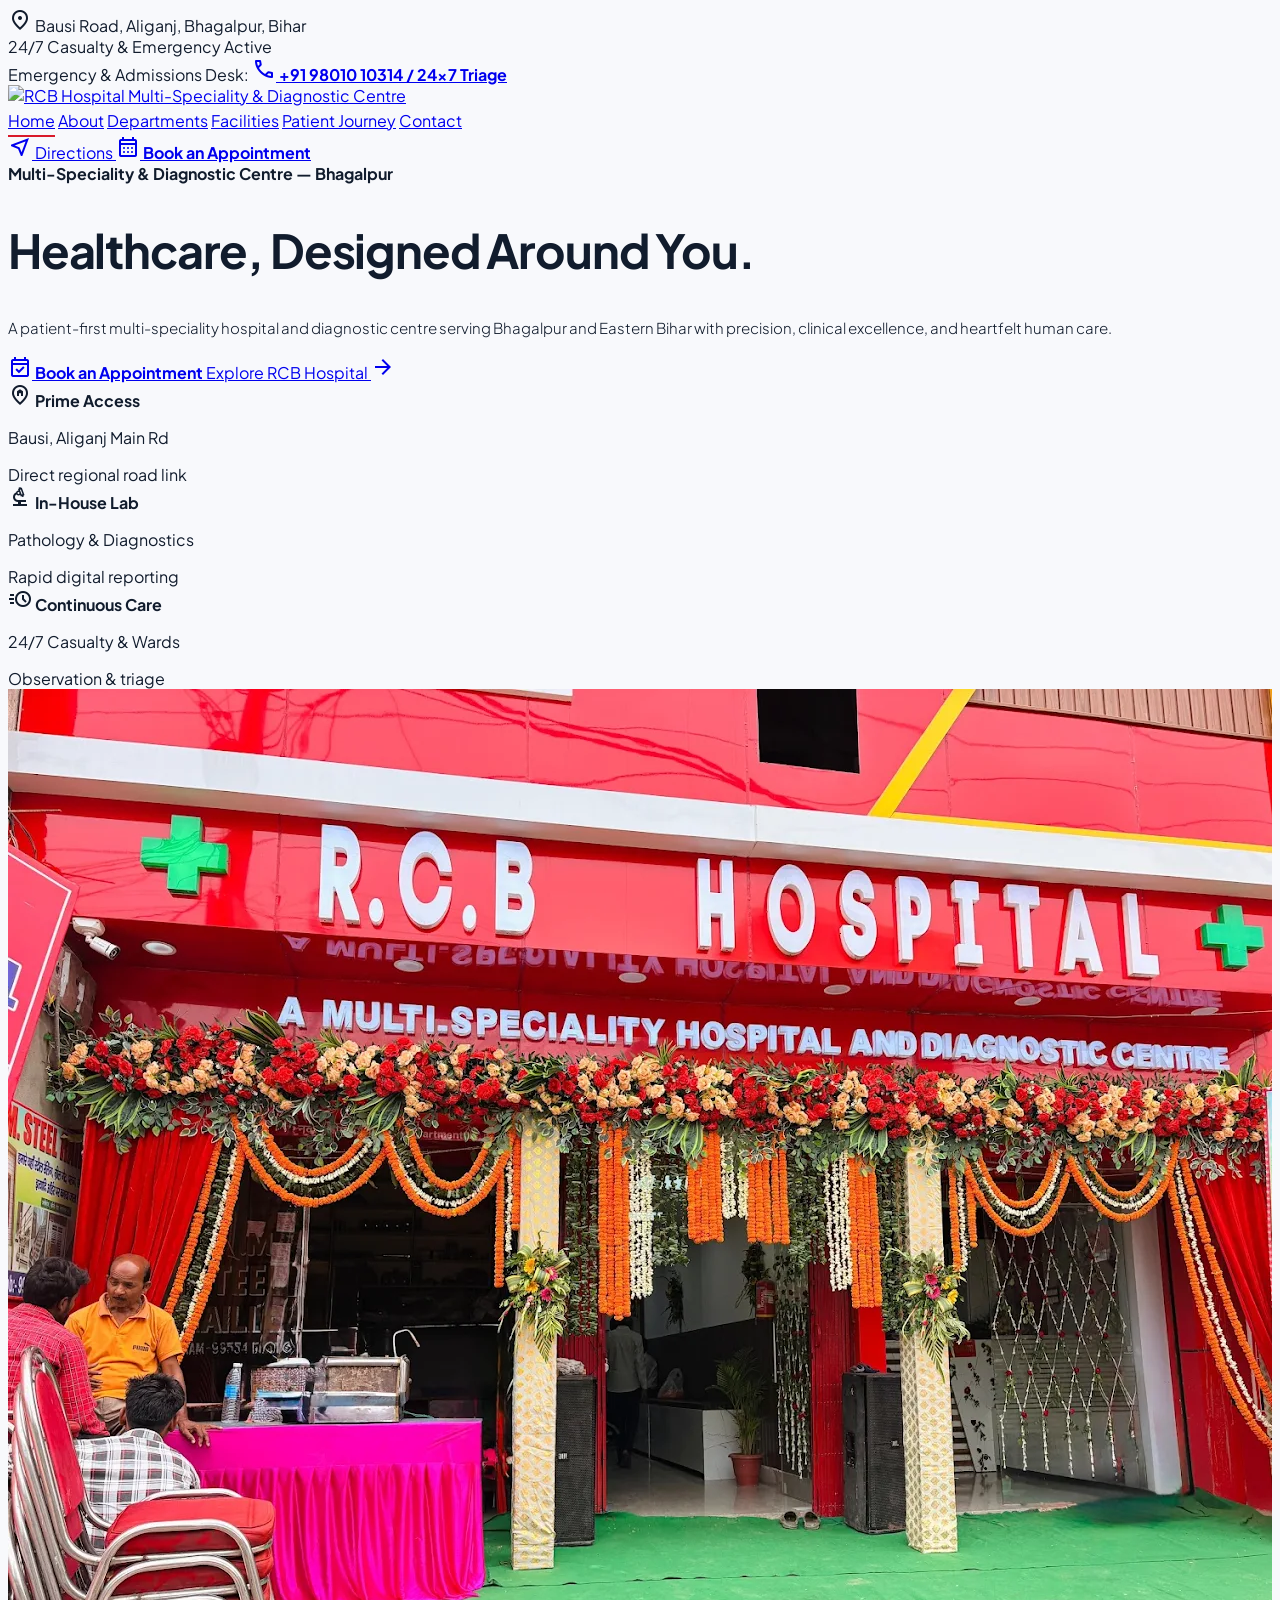
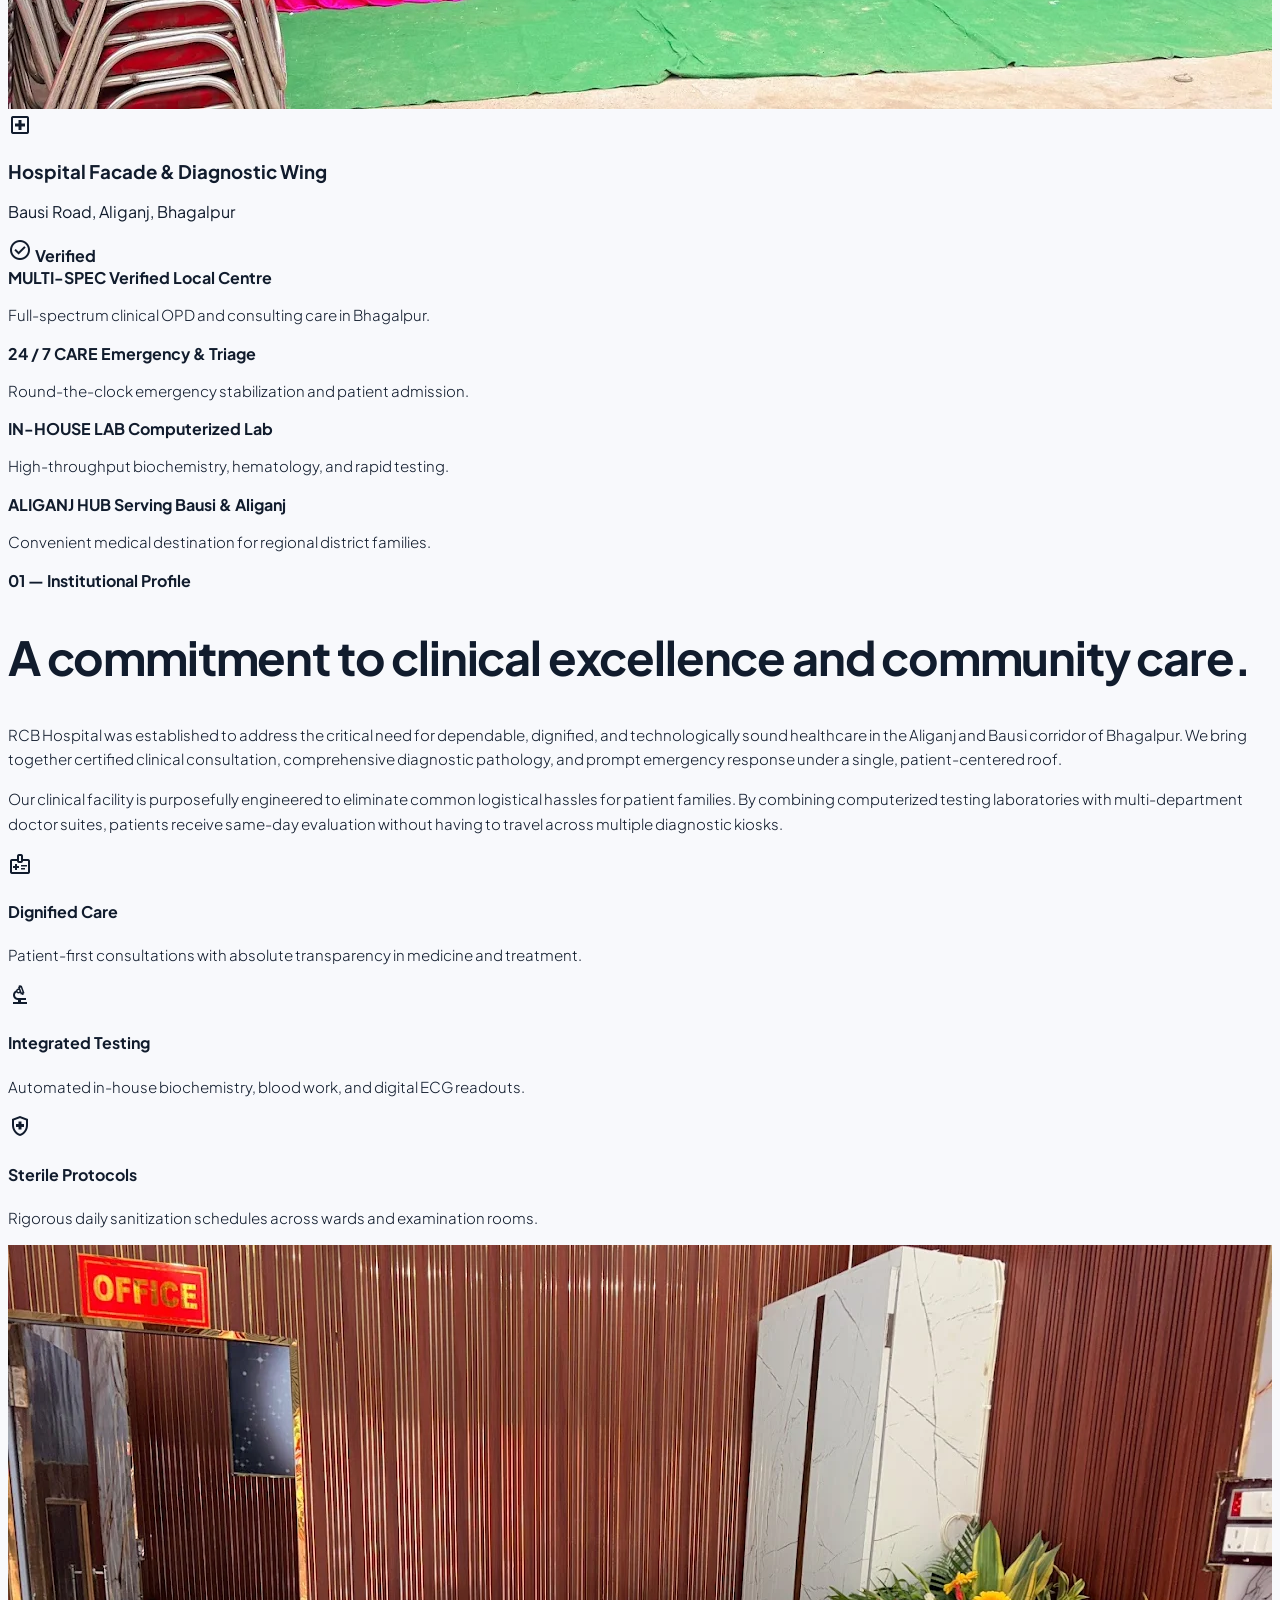
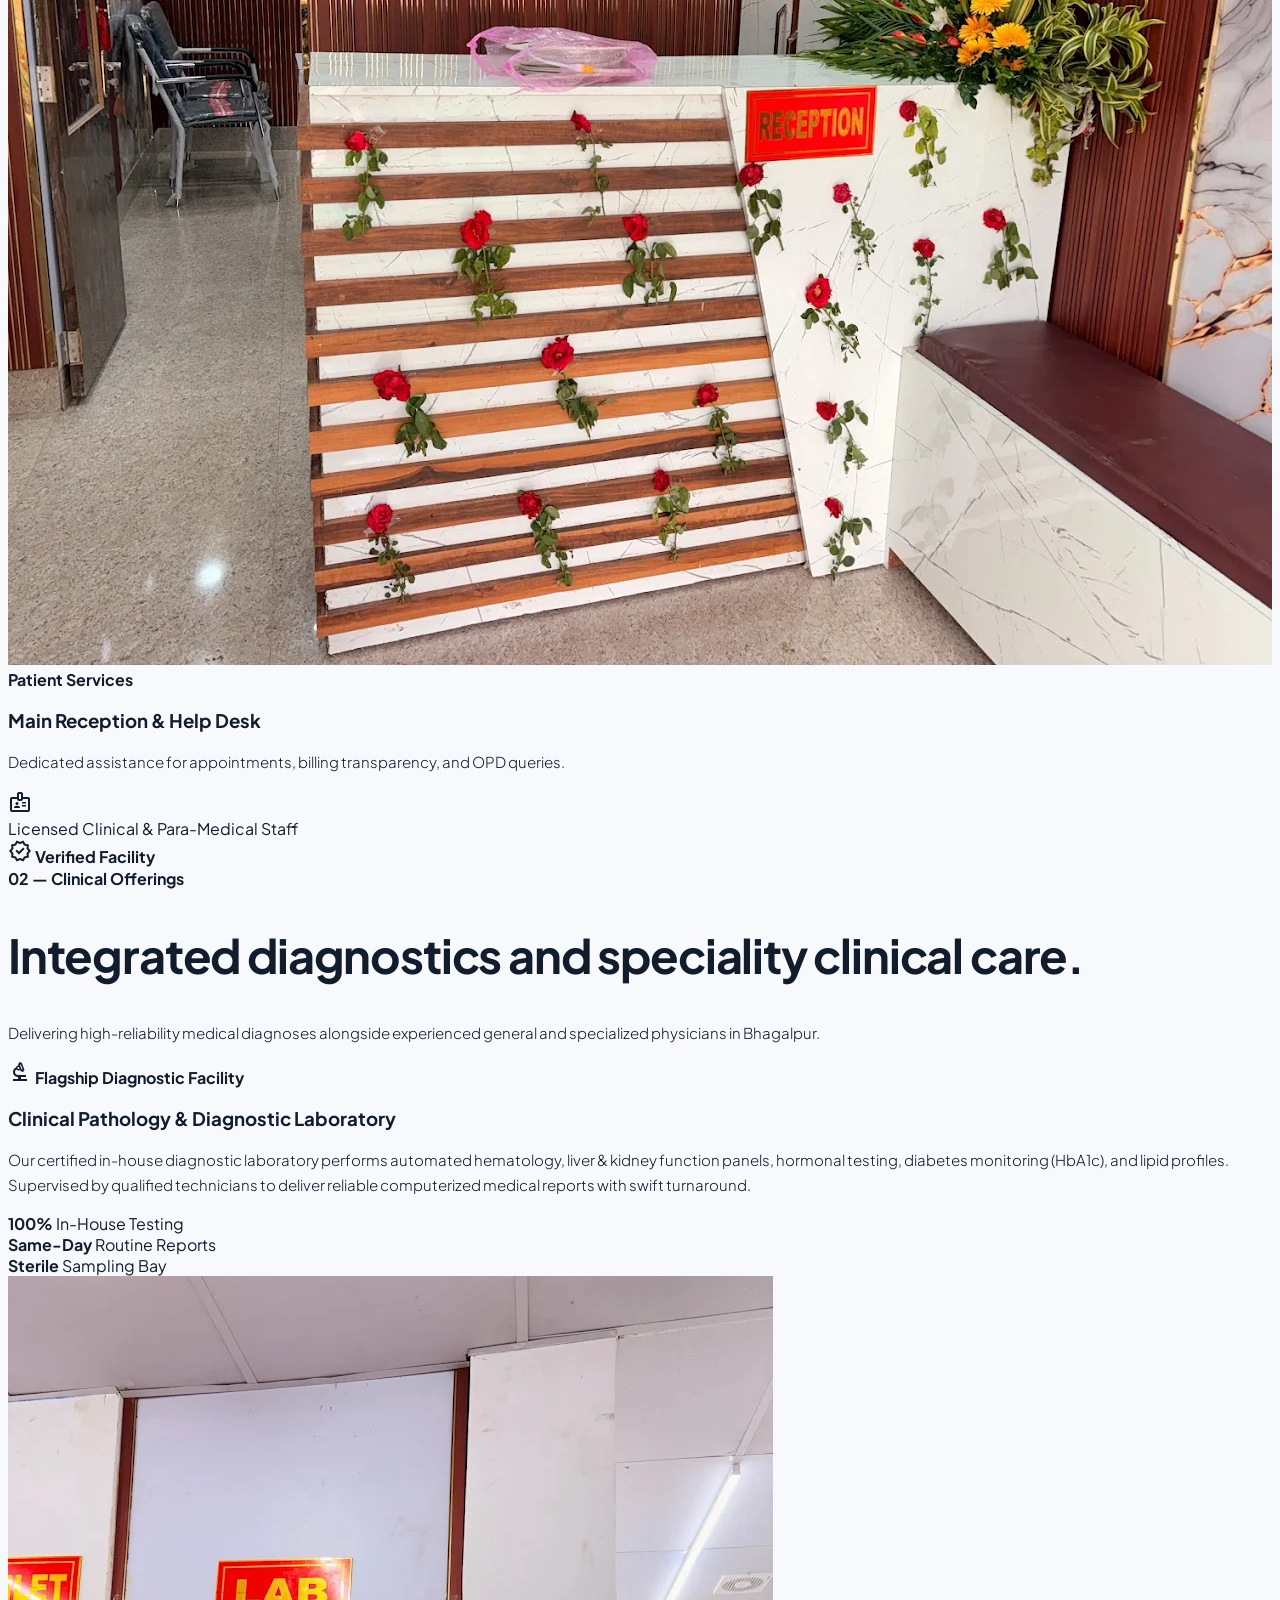
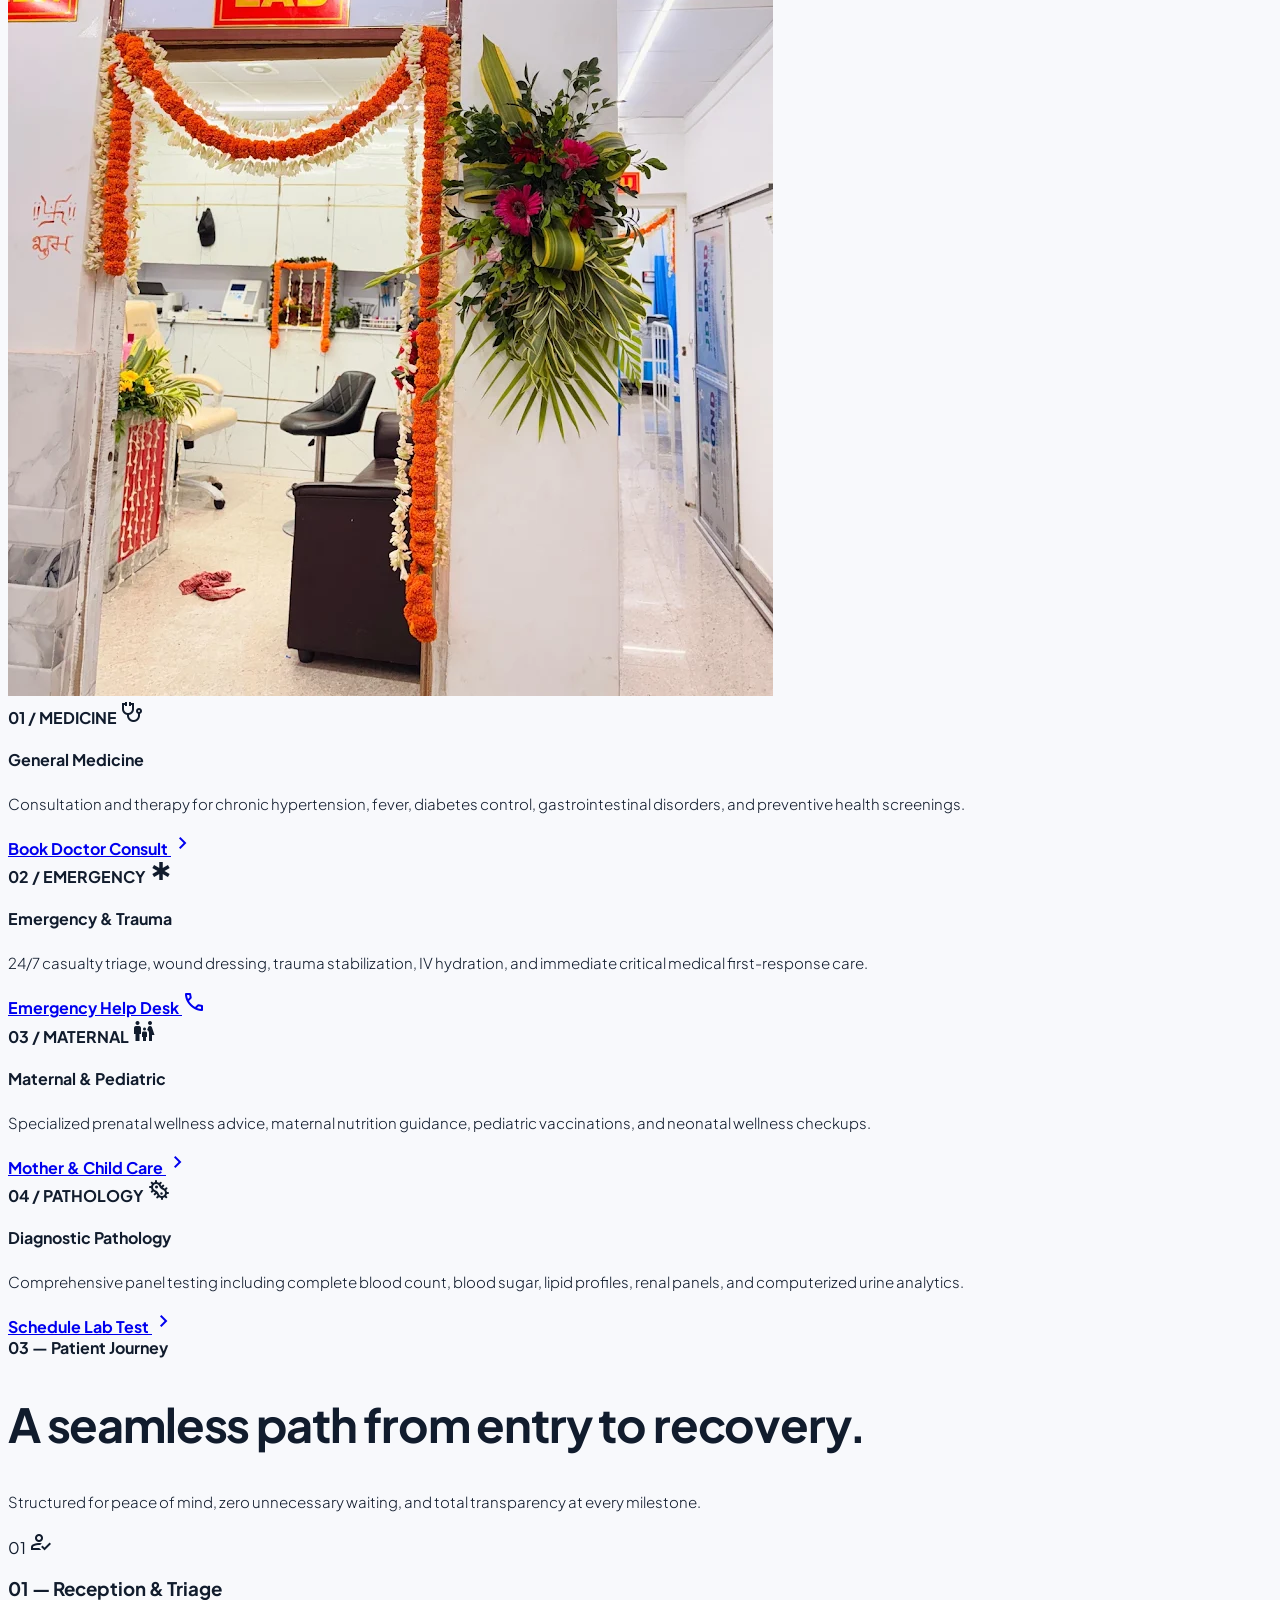
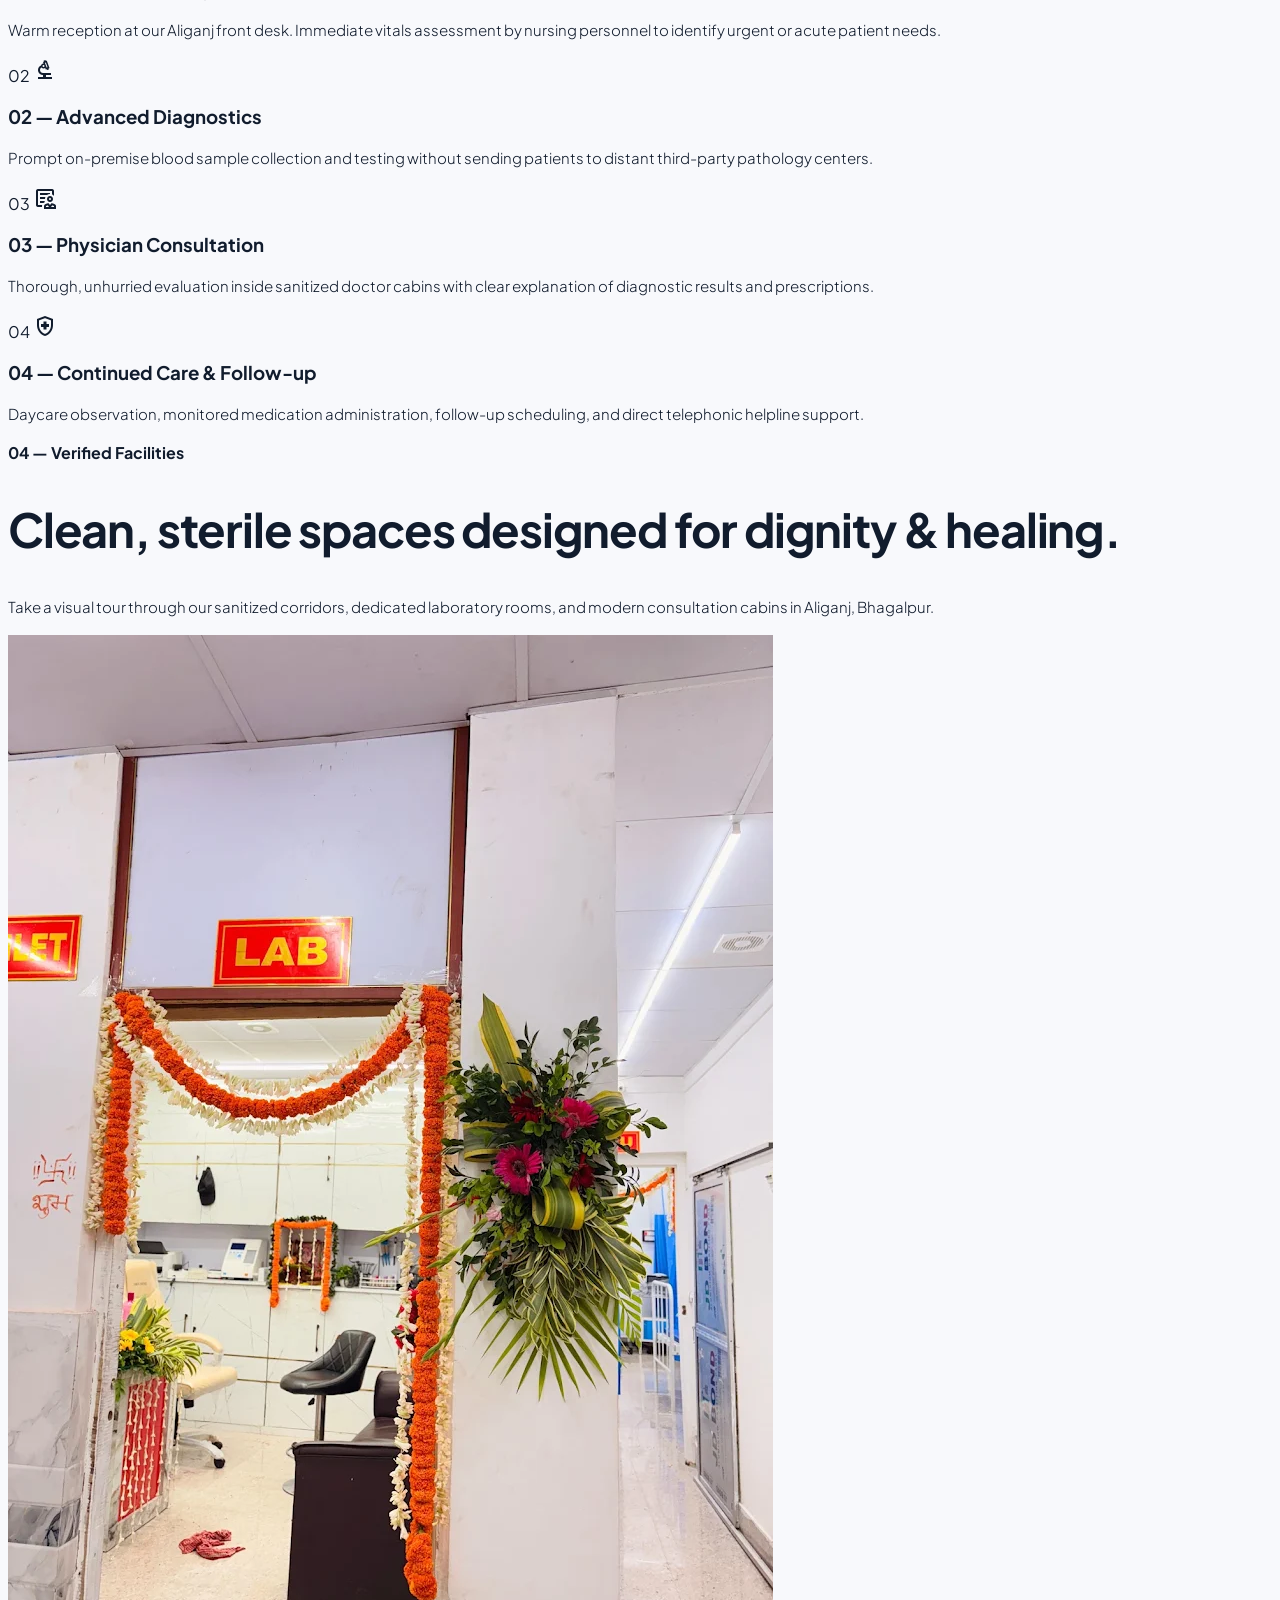
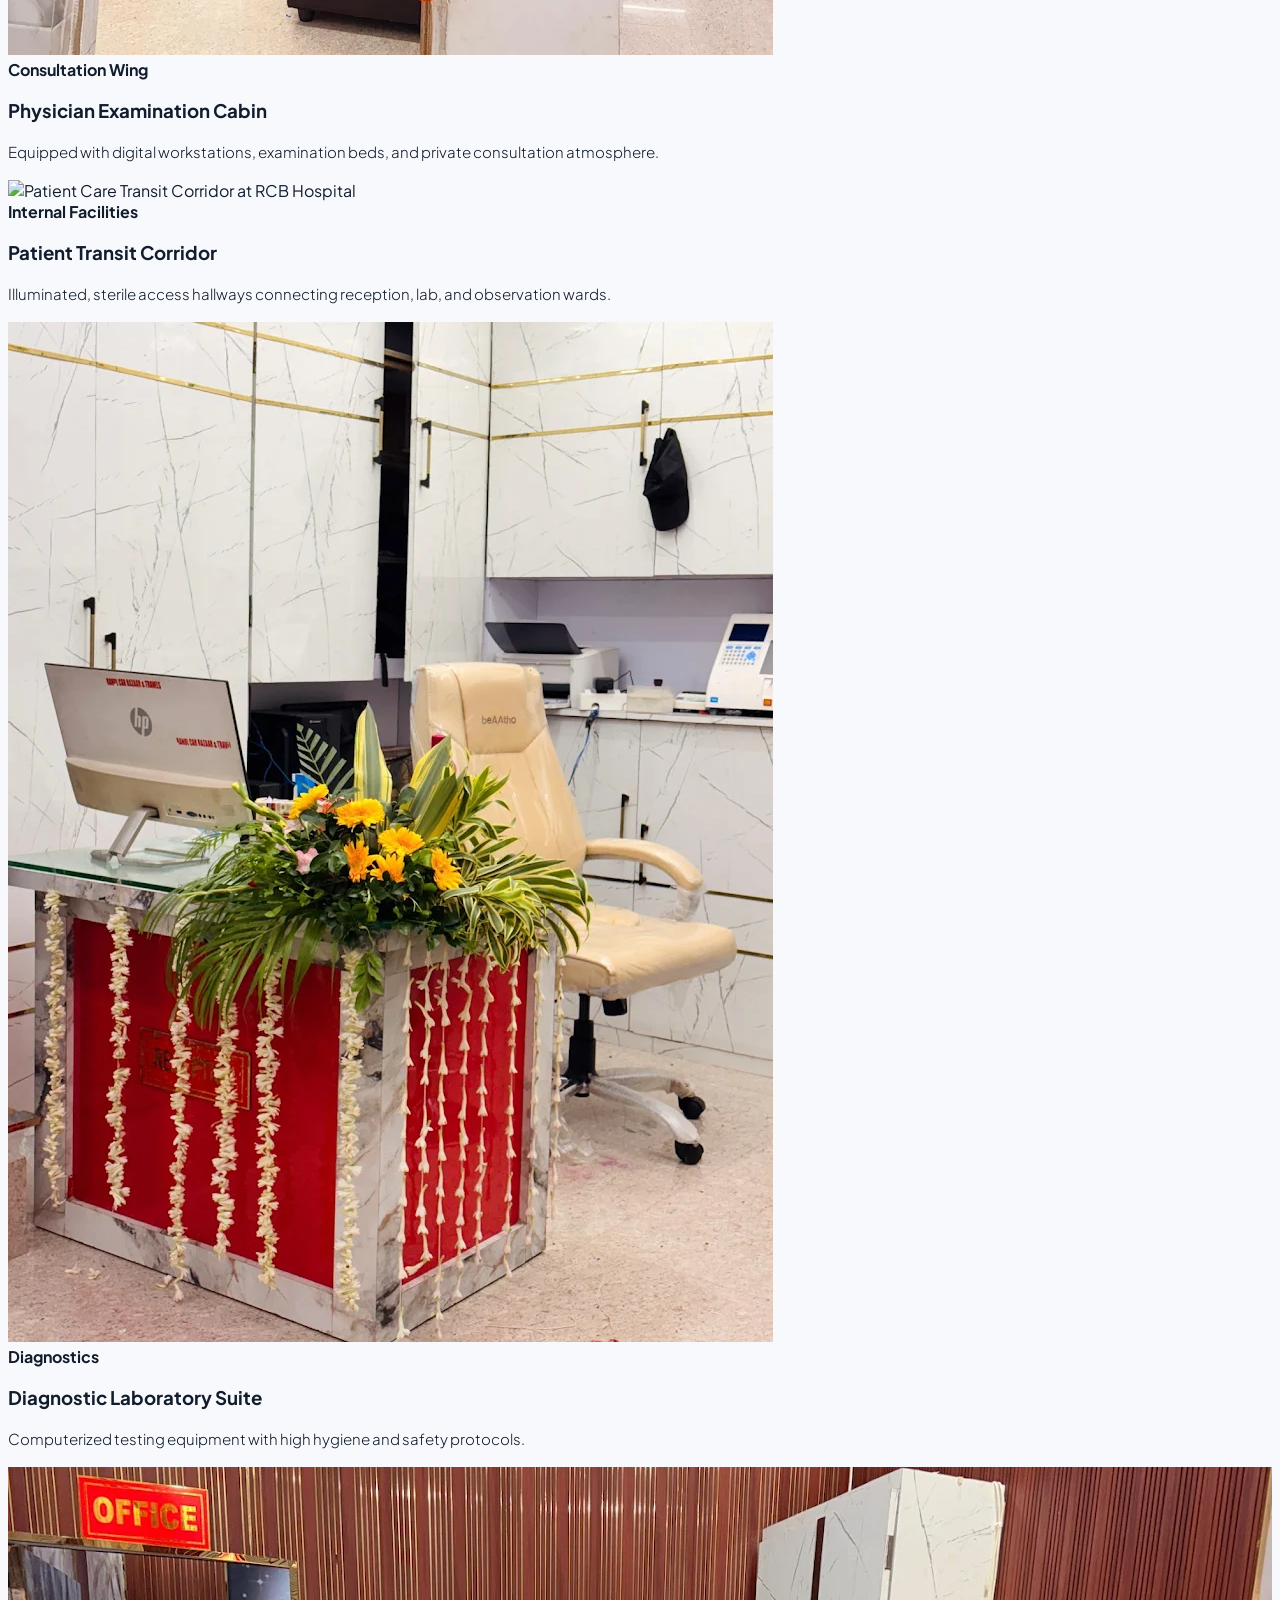
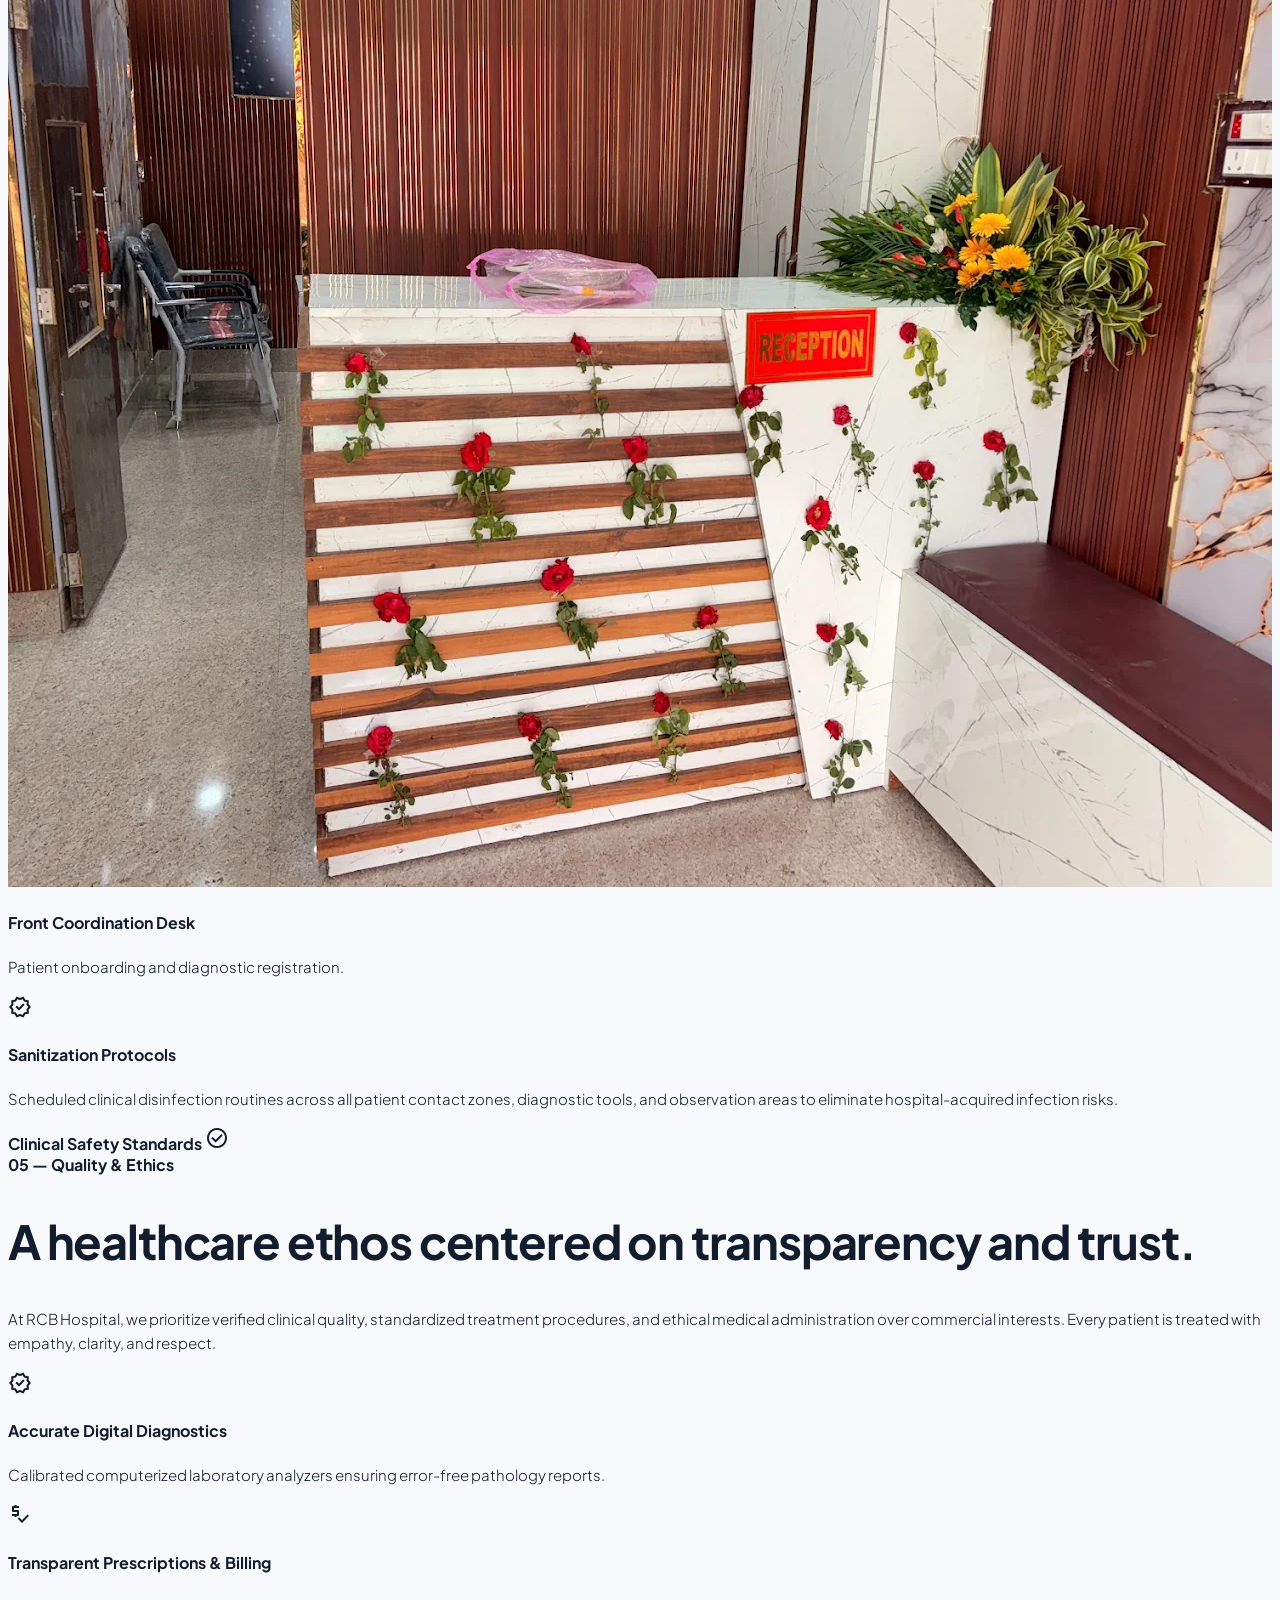
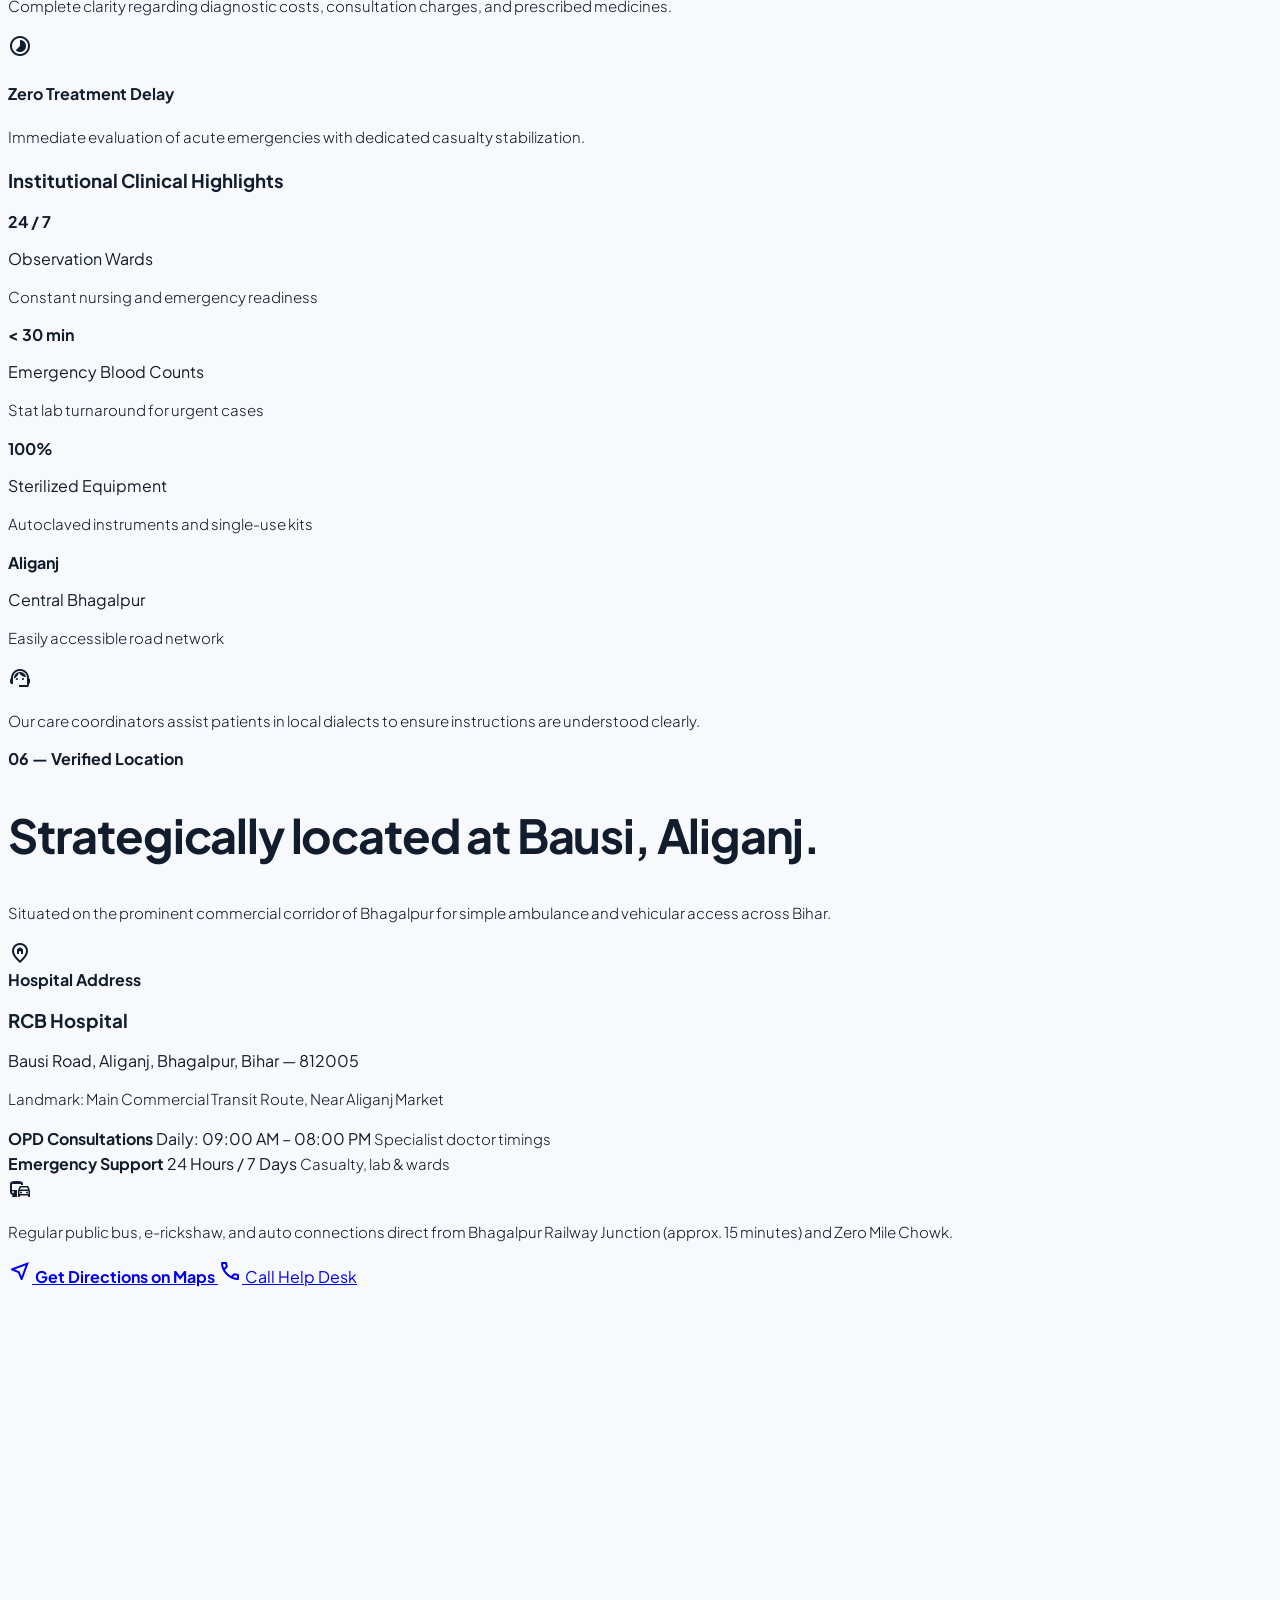
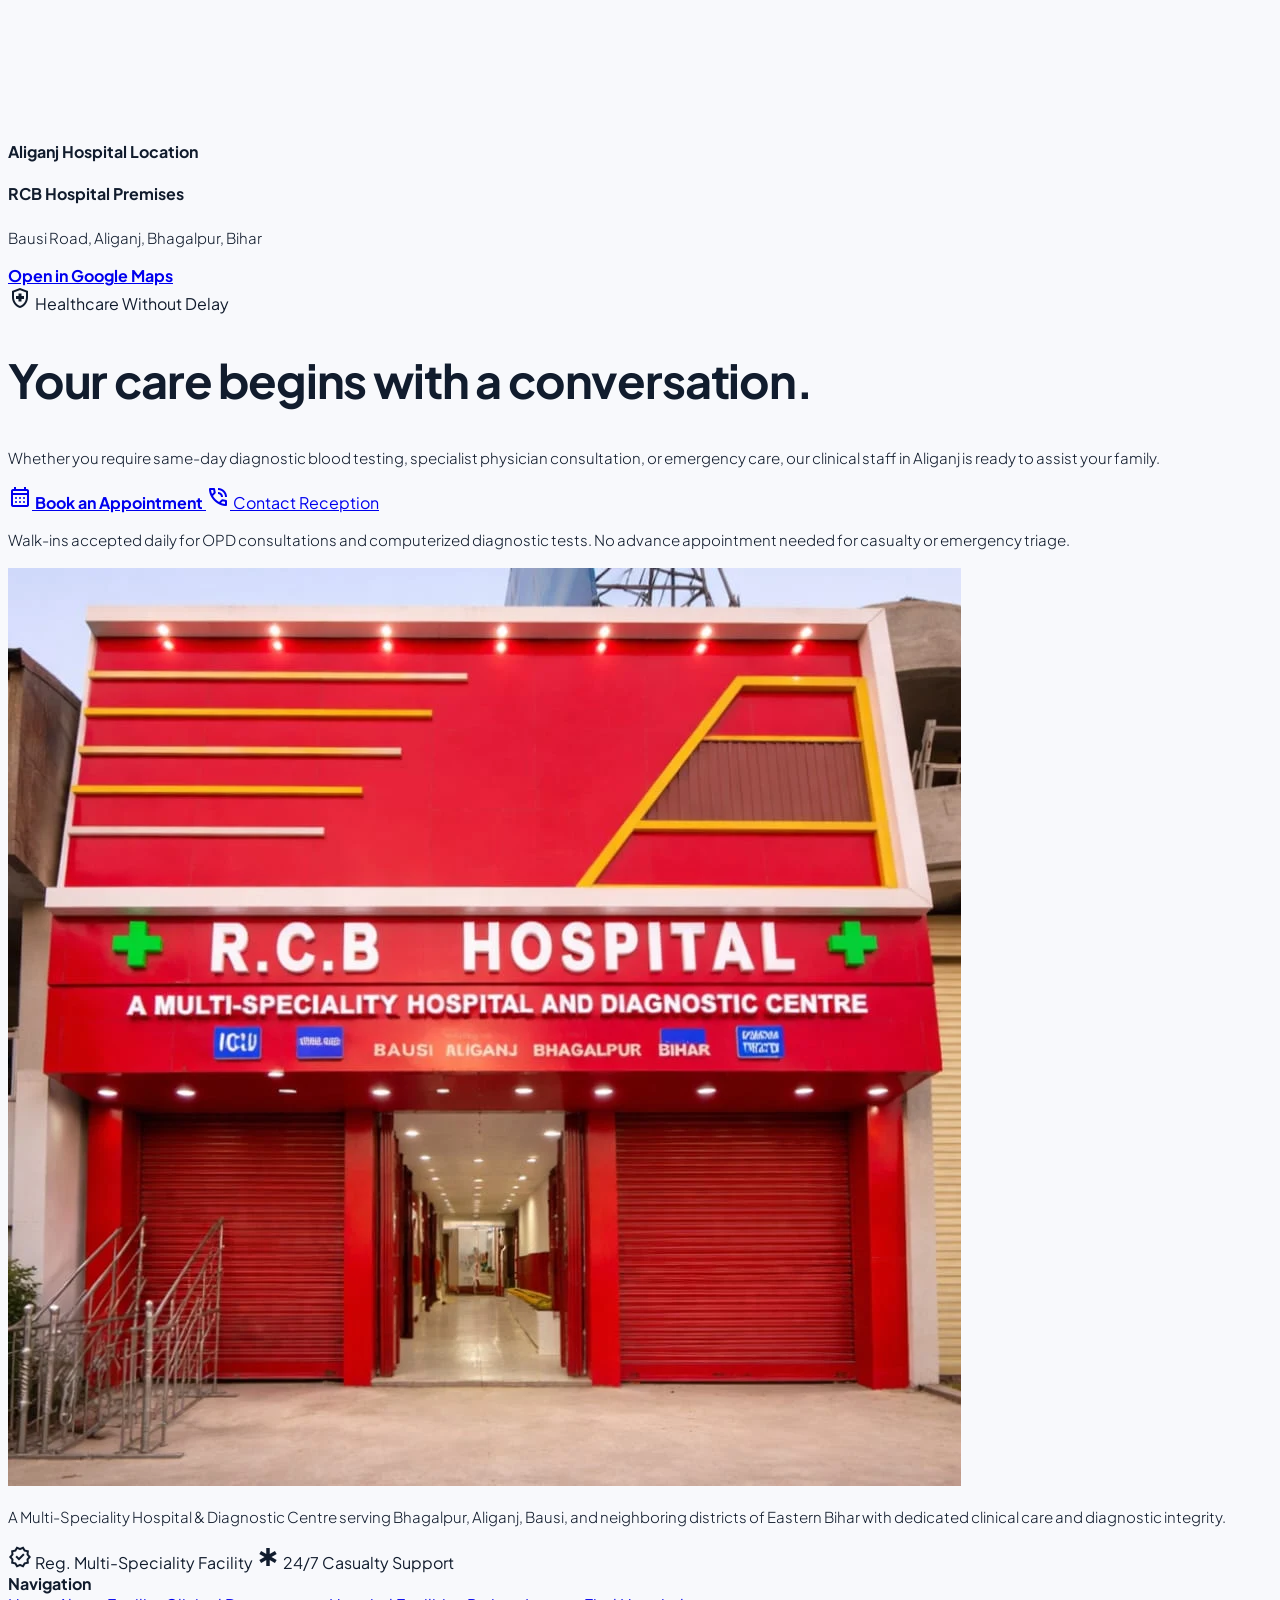
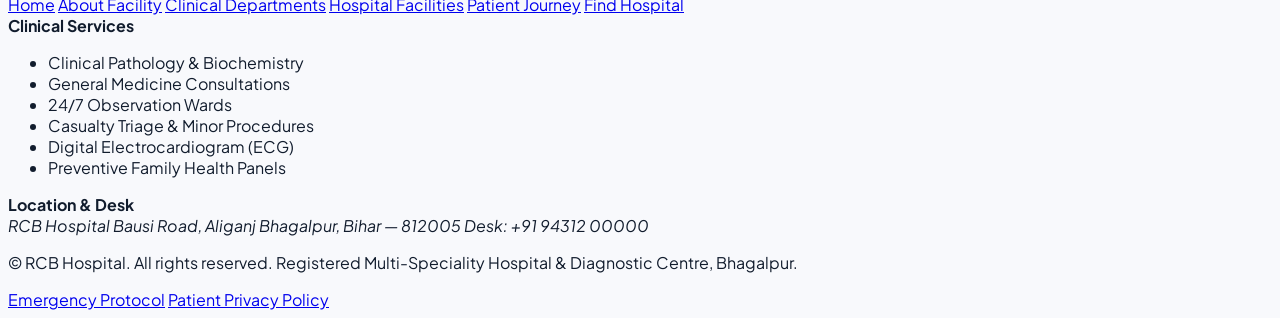
==== commit 53824d95: "Update image source paths in index.html" ====
--- a/index.html
+++ b/index.html
@@ -195,7 +195,7 @@
 <!-- Hospital Facade Architectural Visual (Col 5) with Editorial Floating Overlays -->
 <div class="lg:col-span-5 relative reveal-el" style="transition-delay: 150ms;">
 <div class="relative rounded-2xl overflow-hidden shadow-2xl bg-surface-container border border-neutral-200/80 reveal-img-wrap group">
-<img alt="RCB Hospital Facade with Grand Entrance in Aliganj, Bhagalpur" class="w-full h-[420px] sm:h-[500px] object-cover object-center" src="image/RCB main door.webp"/>
+<img alt="RCB Hospital Facade with Grand Entrance in Aliganj, Bhagalpur" class="w-full h-[420px] sm:h-[500px] object-cover object-center" src="RCB main door.webp"/>
 <div class="absolute inset-0 bg-gradient-to-t from-[#111315]/90 via-black/25 to-transparent"></div>
 <!-- Overlapping Architectural Plaque -->
 <div class="absolute bottom-5 left-5 right-5 p-4 rounded-xl bg-white/95 backdrop-blur-md border border-white/50 shadow-lg flex items-center justify-between gap-3 transform group-hover:-translate-y-1 transition-transform">
@@ -286,7 +286,7 @@
 <!-- Reception & Patient Coordinator Visual (Col 5) with Overlapping Editorial Frame -->
 <div class="lg:col-span-5 flex flex-col gap-4 reveal-el" style="transition-delay: 150ms;">
 <div class="relative rounded-2xl overflow-hidden shadow-xl bg-surface-container group border border-outline-variant/70 reveal-img-wrap">
-<img alt="Main Reception Desk and Patient Care Help Desk at RCB Hospital" class="w-full h-[390px] sm:h-[450px] object-cover object-center" src="image/RCB counter.webp"/>
+<img alt="Main Reception Desk and Patient Care Help Desk at RCB Hospital" class="w-full h-[390px] sm:h-[450px] object-cover object-center" src="RCB counter.webp"/>
 <div class="absolute inset-0 bg-gradient-to-t from-[#111315]/85 via-transparent to-transparent"></div>
 <div class="absolute bottom-5 left-5 right-5 text-white">
 <span class="px-2.5 py-1 rounded bg-[#D91A2A] text-white text-[10px] font-token-bold uppercase tracking-wider">Patient Services</span>
@@ -361,7 +361,7 @@
 </div>
 <!-- Lab Image -->
 <div class="lg:col-span-5 relative min-h-[320px] lg:min-h-full reveal-img-wrap">
-<img alt="Interior of In-house Diagnostic Lab at RCB Hospital Bhagalpur" class="w-full h-full object-cover object-center" src="image/RCB website image.webp"/>
+<img alt="Interior of In-house Diagnostic Lab at RCB Hospital Bhagalpur" class="w-full h-full object-cover object-center" src="RCB website image.webp"/>
 <div class="absolute inset-0 bg-gradient-to-t from-[#111315]/80 via-transparent to-transparent lg:bg-gradient-to-r lg:from-[#111315]/95 lg:via-transparent"></div>
 </div>
 </div>
@@ -524,7 +524,7 @@
 <div class="grid grid-cols-1 md:grid-cols-12 gap-6">
 <!-- Frame 1: Consultation Cabin (Span 7) -->
 <div class="md:col-span-7 relative rounded-2xl overflow-hidden shadow-md group bg-surface-container h-[380px] sm:h-[440px] border border-outline-variant/60 reveal-img-wrap reveal-el">
-<img alt="Doctor Consultation Cabin at RCB Hospital Bhagalpur" class="w-full h-full object-cover" src="image/RCB website image.webp"/>
+<img alt="Doctor Consultation Cabin at RCB Hospital Bhagalpur" class="w-full h-full object-cover" src="RCB website image.webp"/>
 <div class="absolute inset-0 bg-gradient-to-t from-[#111315]/85 via-black/20 to-transparent"></div>
 <div class="absolute bottom-6 left-6 right-6 text-white">
 <span class="px-2.5 py-1 rounded bg-[#D91A2A] text-white text-[10px] font-token-bold uppercase tracking-wider">Consultation Wing</span>
@@ -544,7 +544,7 @@
 </div>
 <!-- Frame 3: Flagship Diagnostic Lab (Span 5) -->
 <div class="md:col-span-5 relative rounded-2xl overflow-hidden shadow-md group bg-surface-container h-[360px] border border-outline-variant/60 reveal-img-wrap reveal-el">
-<img alt="Diagnostic Lab Entrance and Testing Suite at RCB Hospital" class="w-full h-full object-cover" src="image/RCB cabin.webp"/>
+<img alt="Diagnostic Lab Entrance and Testing Suite at RCB Hospital" class="w-full h-full object-cover" src="RCB cabin.webp"/>
 <div class="absolute inset-0 bg-gradient-to-t from-[#111315]/85 via-black/20 to-transparent"></div>
 <div class="absolute bottom-6 left-6 right-6 text-white">
 <span class="px-2.5 py-1 rounded bg-[#D91A2A] text-white text-[10px] font-token-bold uppercase tracking-wider">Diagnostics</span>
@@ -555,7 +555,7 @@
 <!-- Frame 4: Reception & Sanitization Card (Span 7) -->
 <div class="md:col-span-7 grid grid-cols-1 sm:grid-cols-2 gap-6">
 <div class="relative rounded-2xl overflow-hidden shadow-md group bg-surface-container h-[360px] border border-outline-variant/60 reveal-img-wrap reveal-el" style="transition-delay: 100ms;">
-<img alt="Reception counter at RCB Hospital" class="w-full h-full object-cover" src="image/RCB counter.webp"/>
+<img alt="Reception counter at RCB Hospital" class="w-full h-full object-cover" src="RCB counter.webp"/>
 <div class="absolute inset-0 bg-gradient-to-t from-[#111315]/85 via-black/20 to-transparent"></div>
 <div class="absolute bottom-5 left-5 right-5 text-white">
 <h4 class="text-base font-token-bold text-white">Front Coordination Desk</h4>
@@ -787,7 +787,7 @@
 <!-- Hospital Overview (Col 5) -->
 <div class="lg:col-span-5 flex flex-col gap-4">
 <a class="inline-block" href="#hero">
-<img alt="RCB Hospital Multi-Speciality &amp; Diagnostic Centre" class="h-10 w-auto object-contain brightness-110" src="image/RCB front.webp"/>
+<img alt="RCB Hospital Multi-Speciality &amp; Diagnostic Centre" class="h-10 w-auto object-contain brightness-110" src="RCB front.webp"/>
 </a>
 <p class="body-copy text-neutral-400 max-w-sm leading-relaxed text-xs">
           A Multi-Speciality Hospital &amp; Diagnostic Centre serving Bhagalpur, Aliganj, Bausi, and neighboring districts of Eastern Bihar with dedicated clinical care and diagnostic integrity.
@@ -849,4 +849,4 @@
 </div>
 </footer>
 <script src="script.js"></script>
-</body></html>+</body></html>
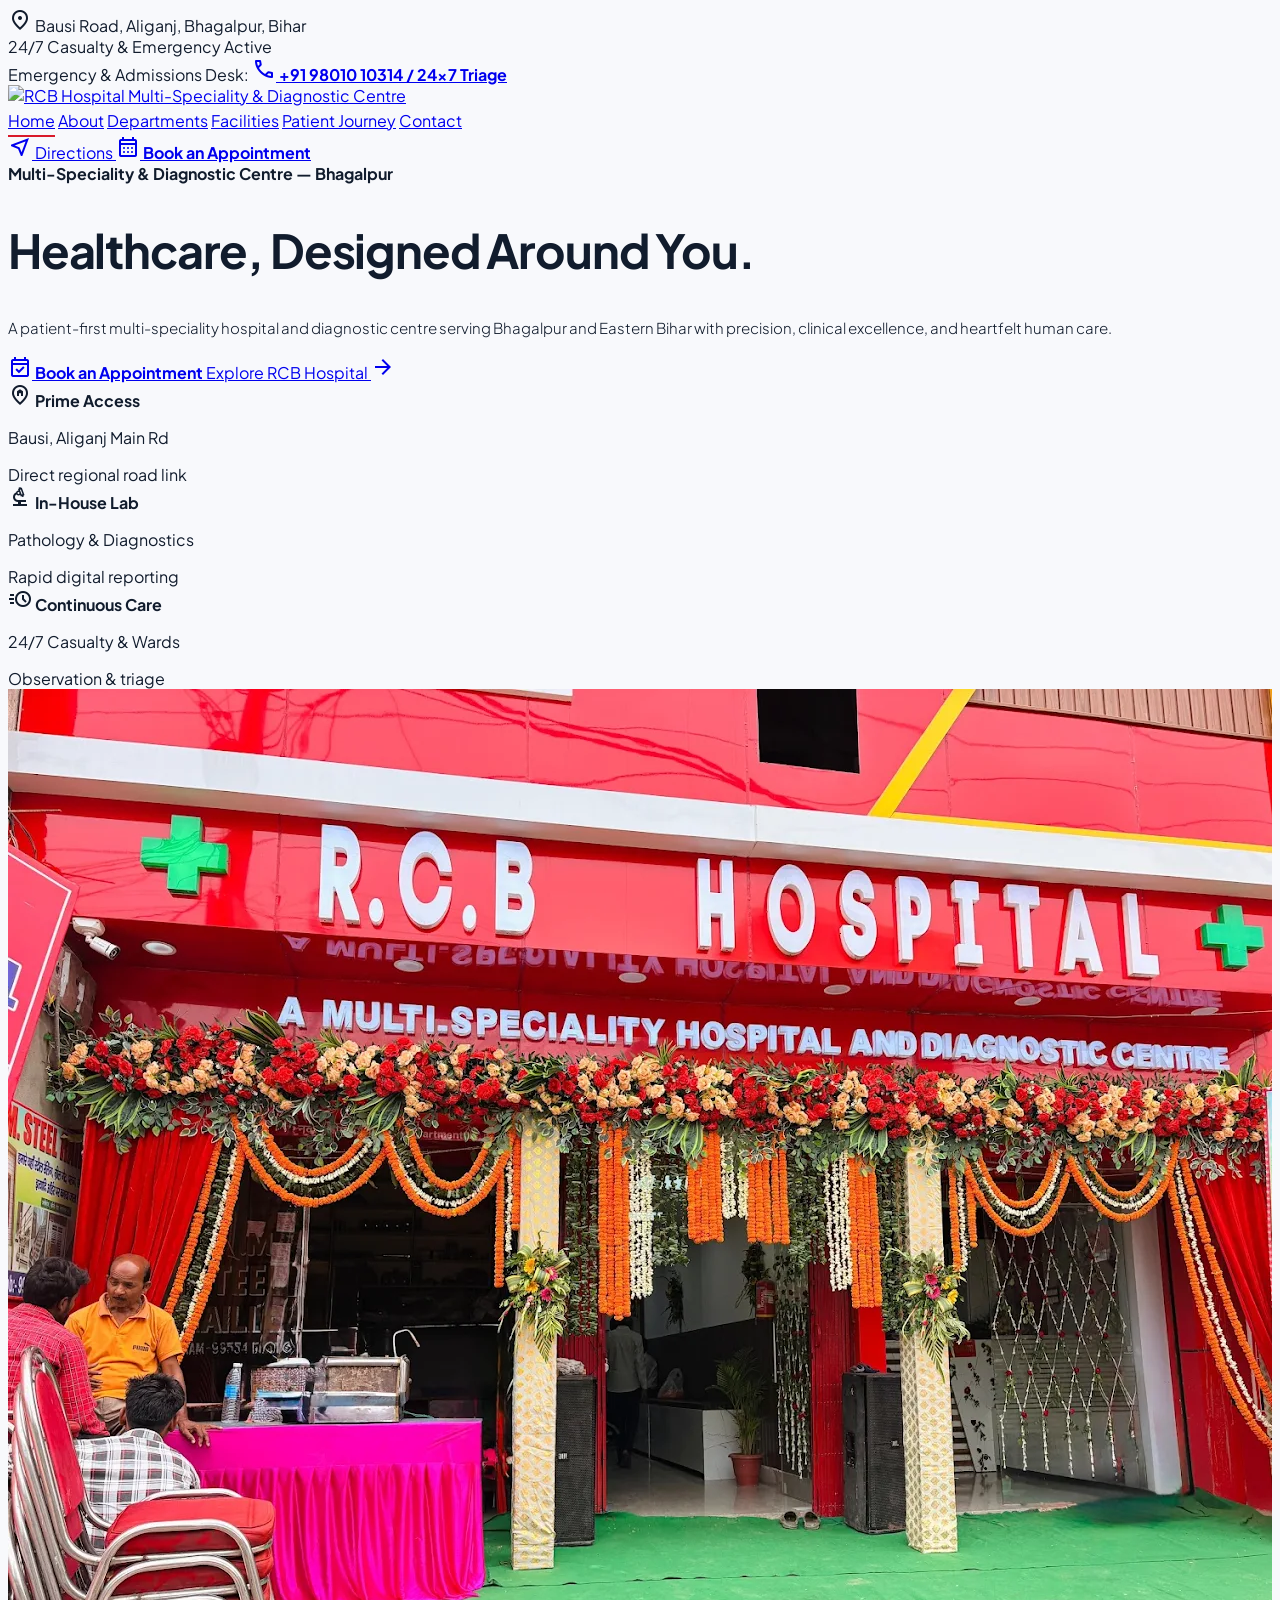
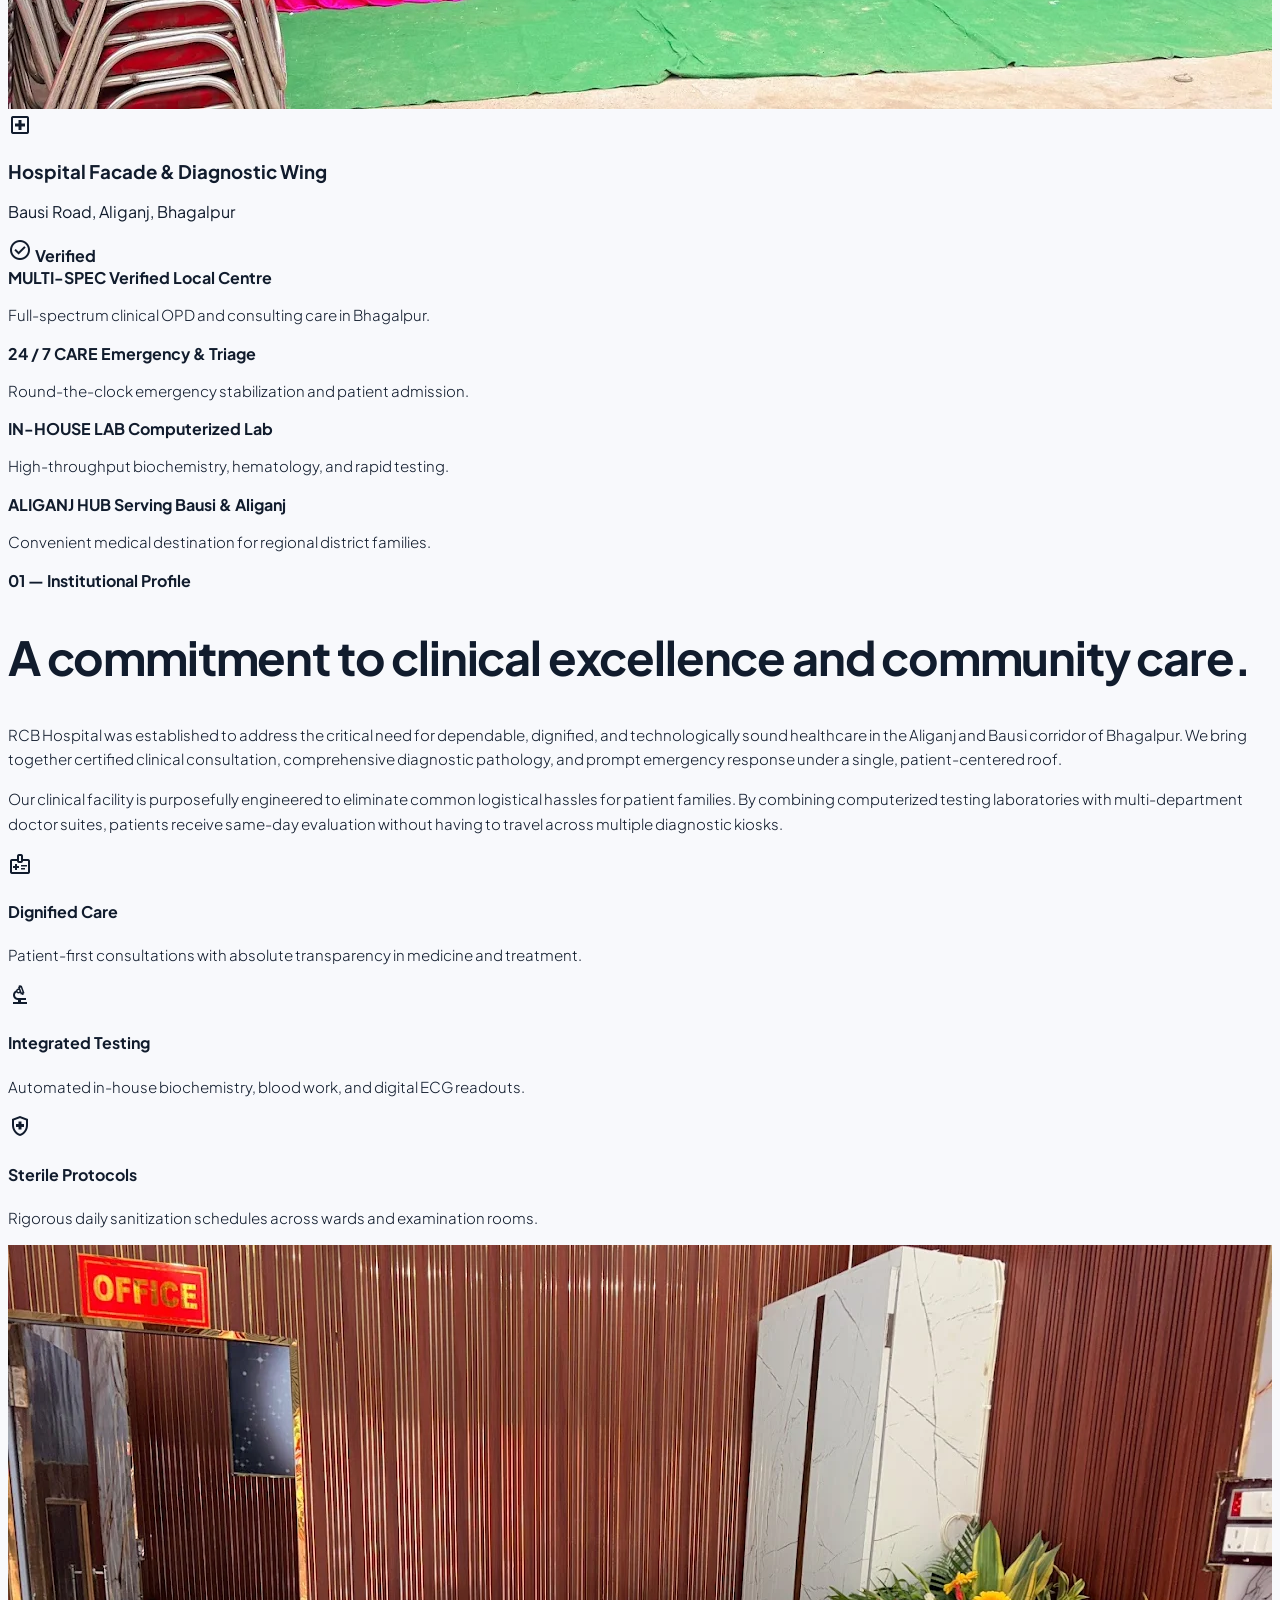
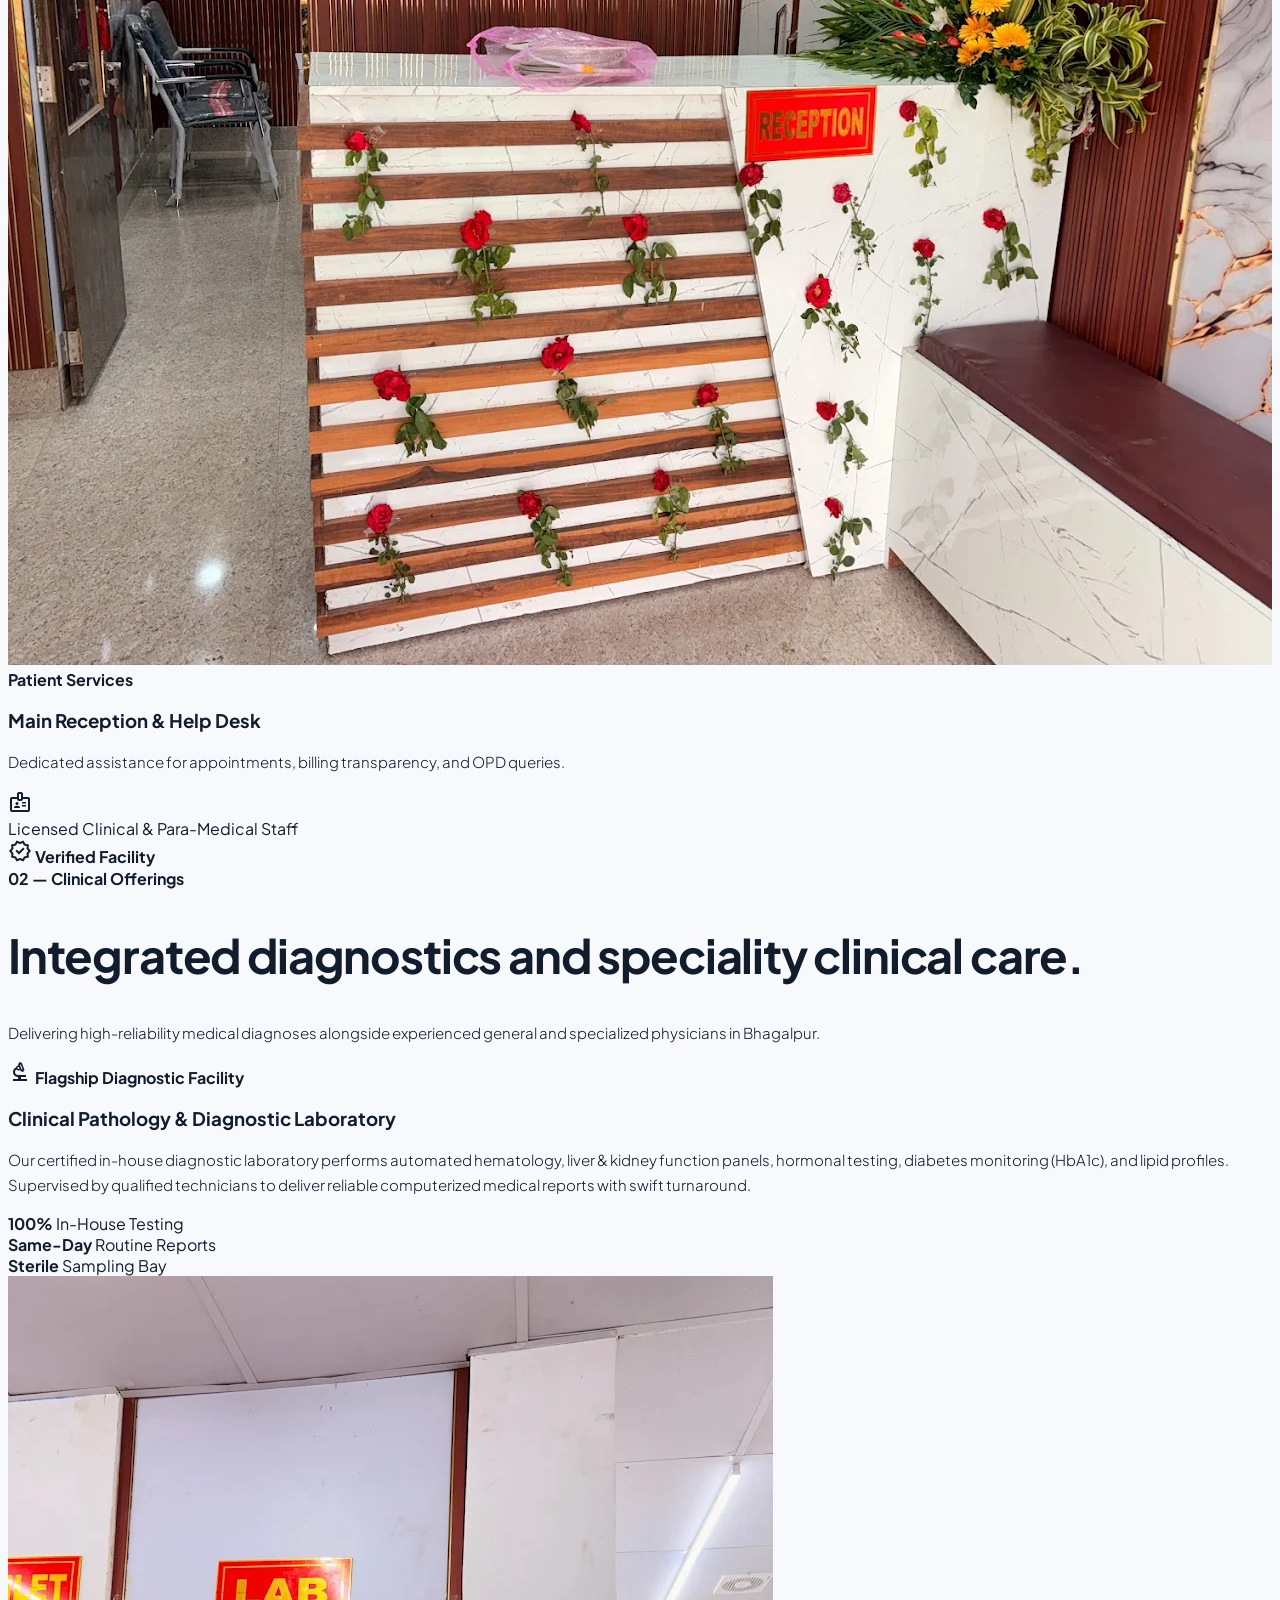
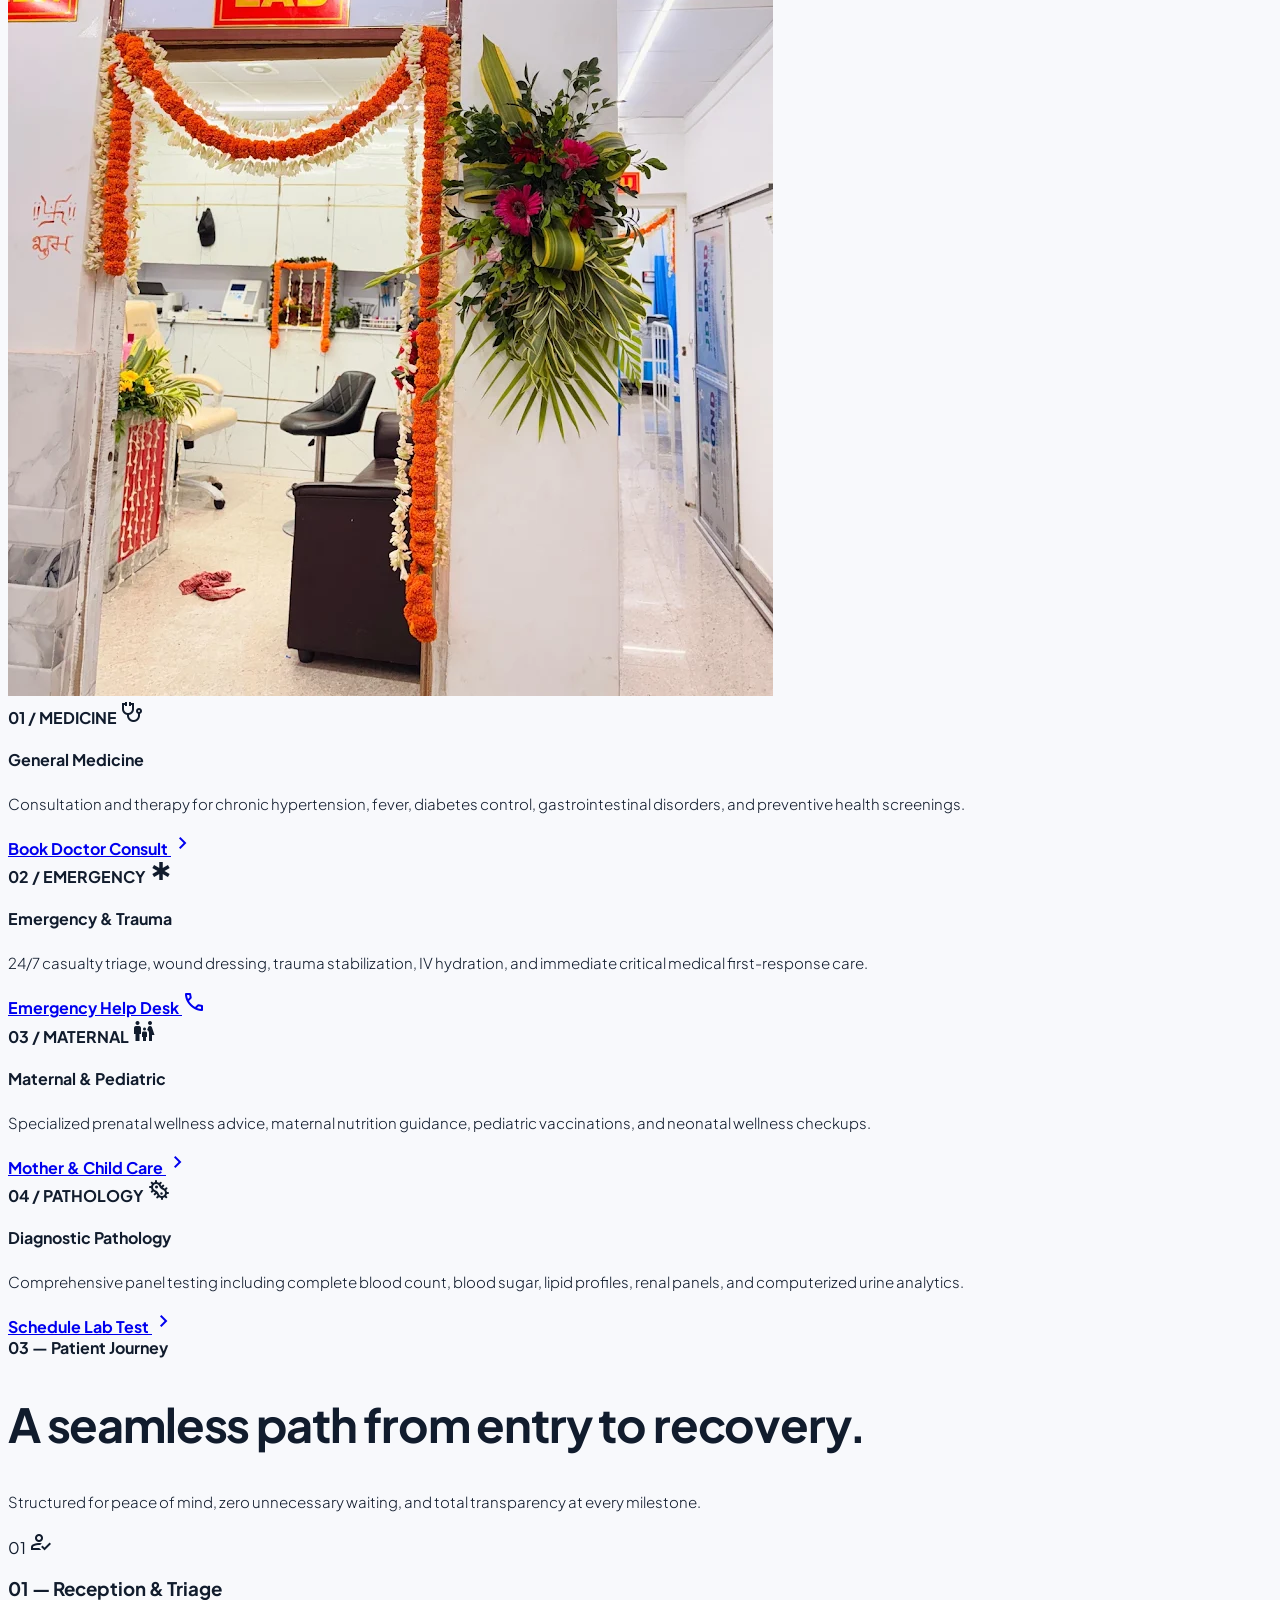
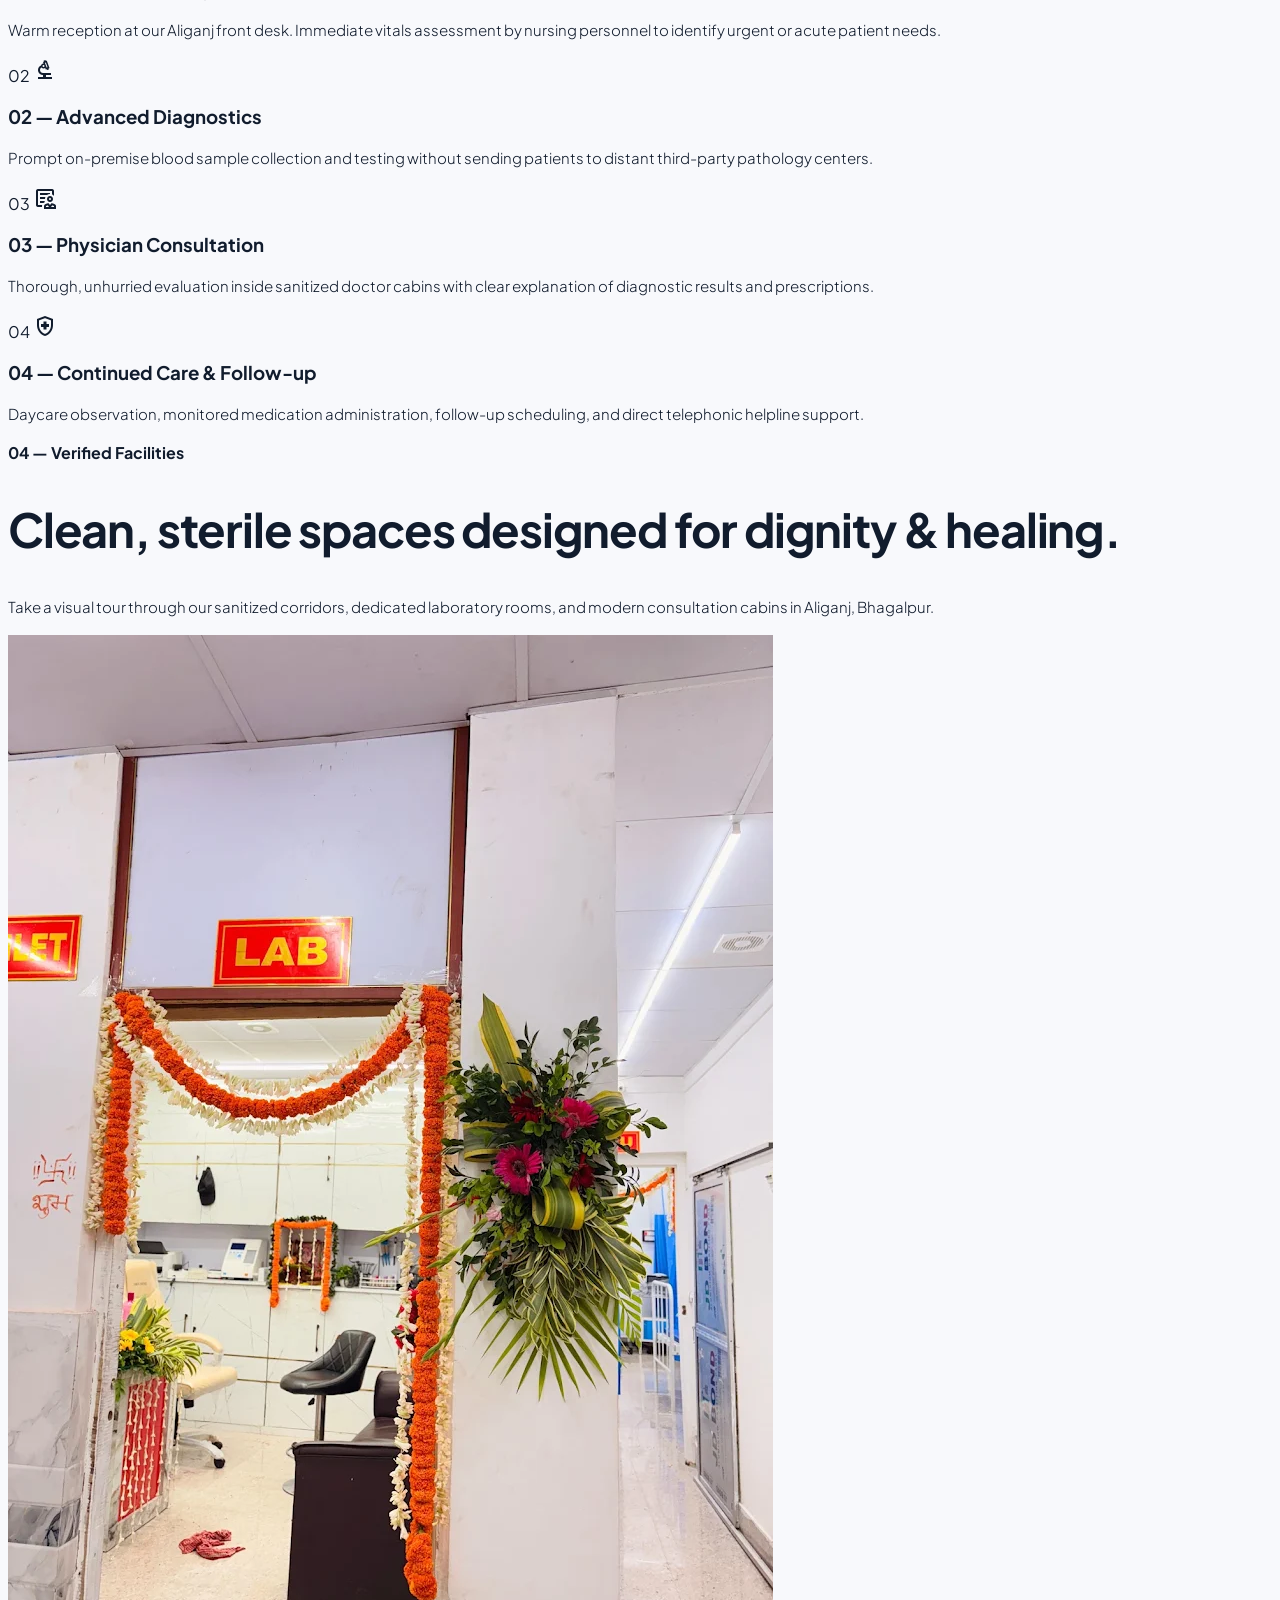
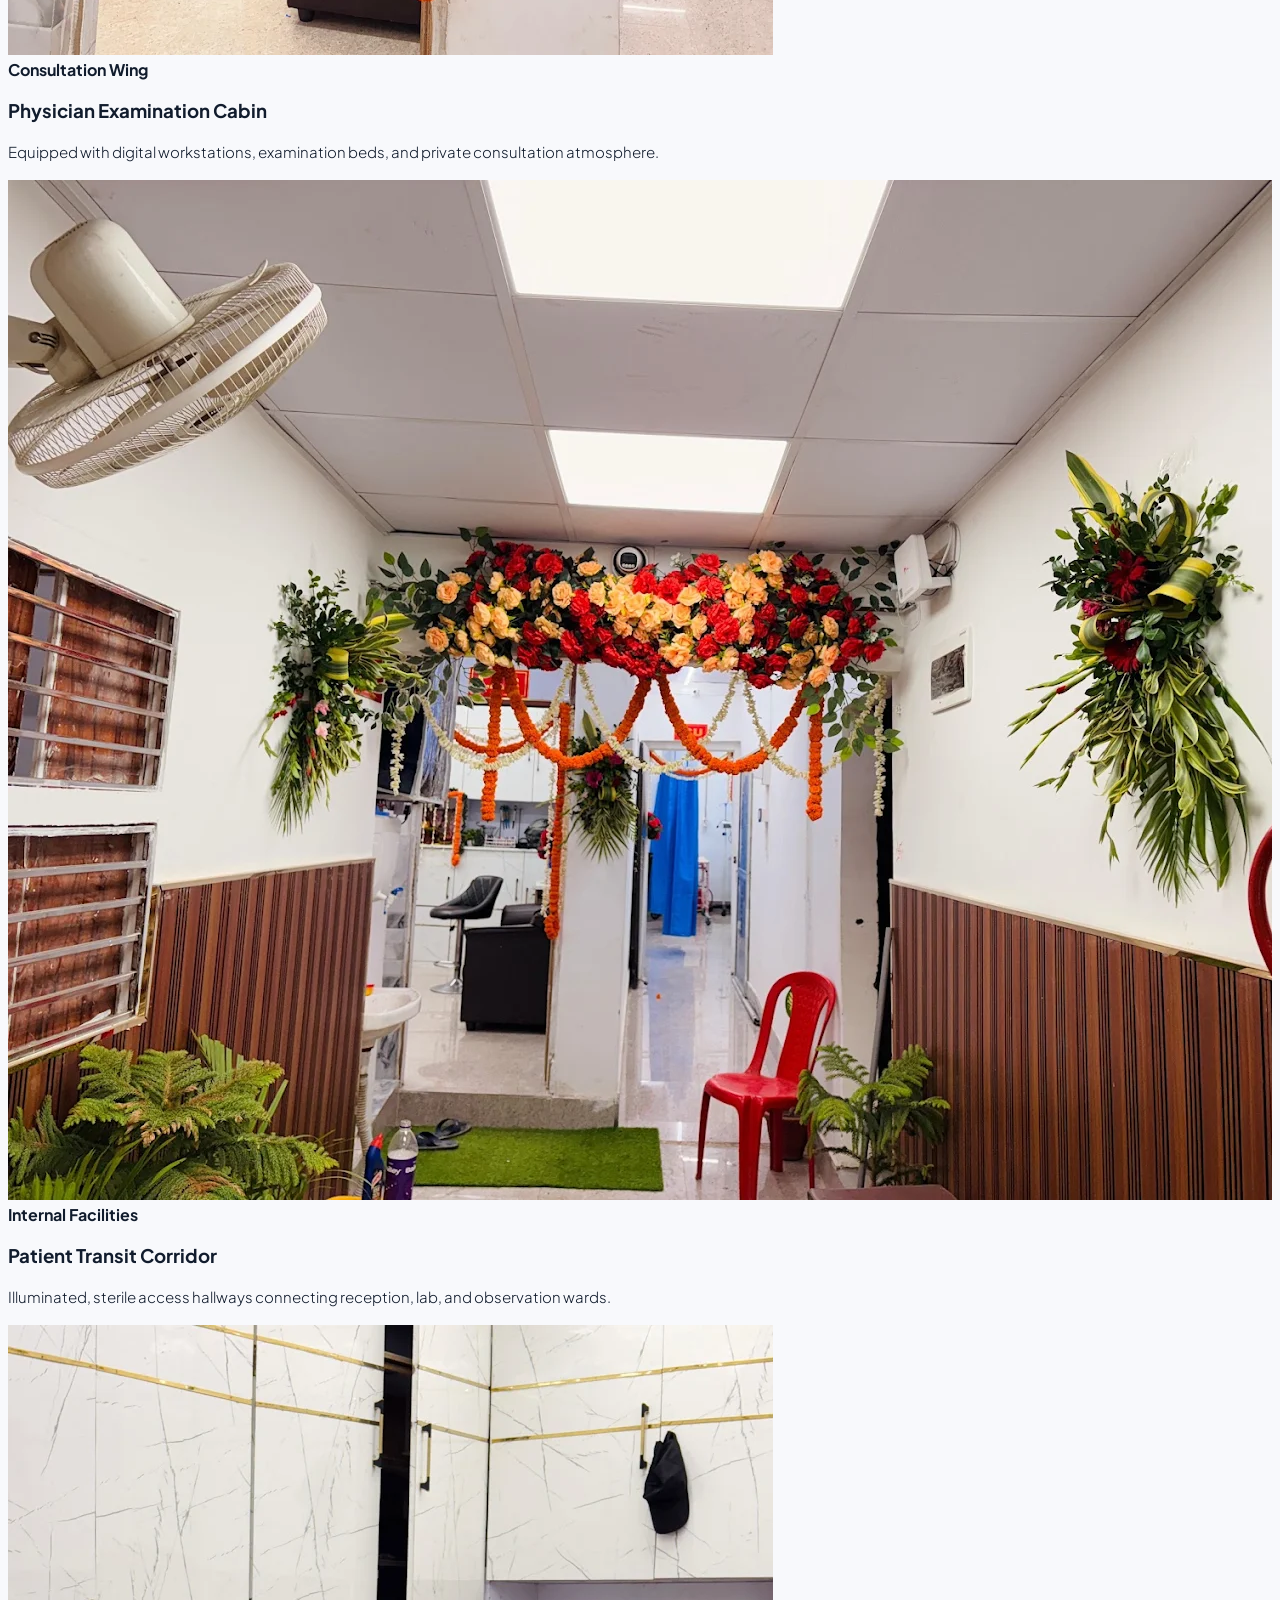
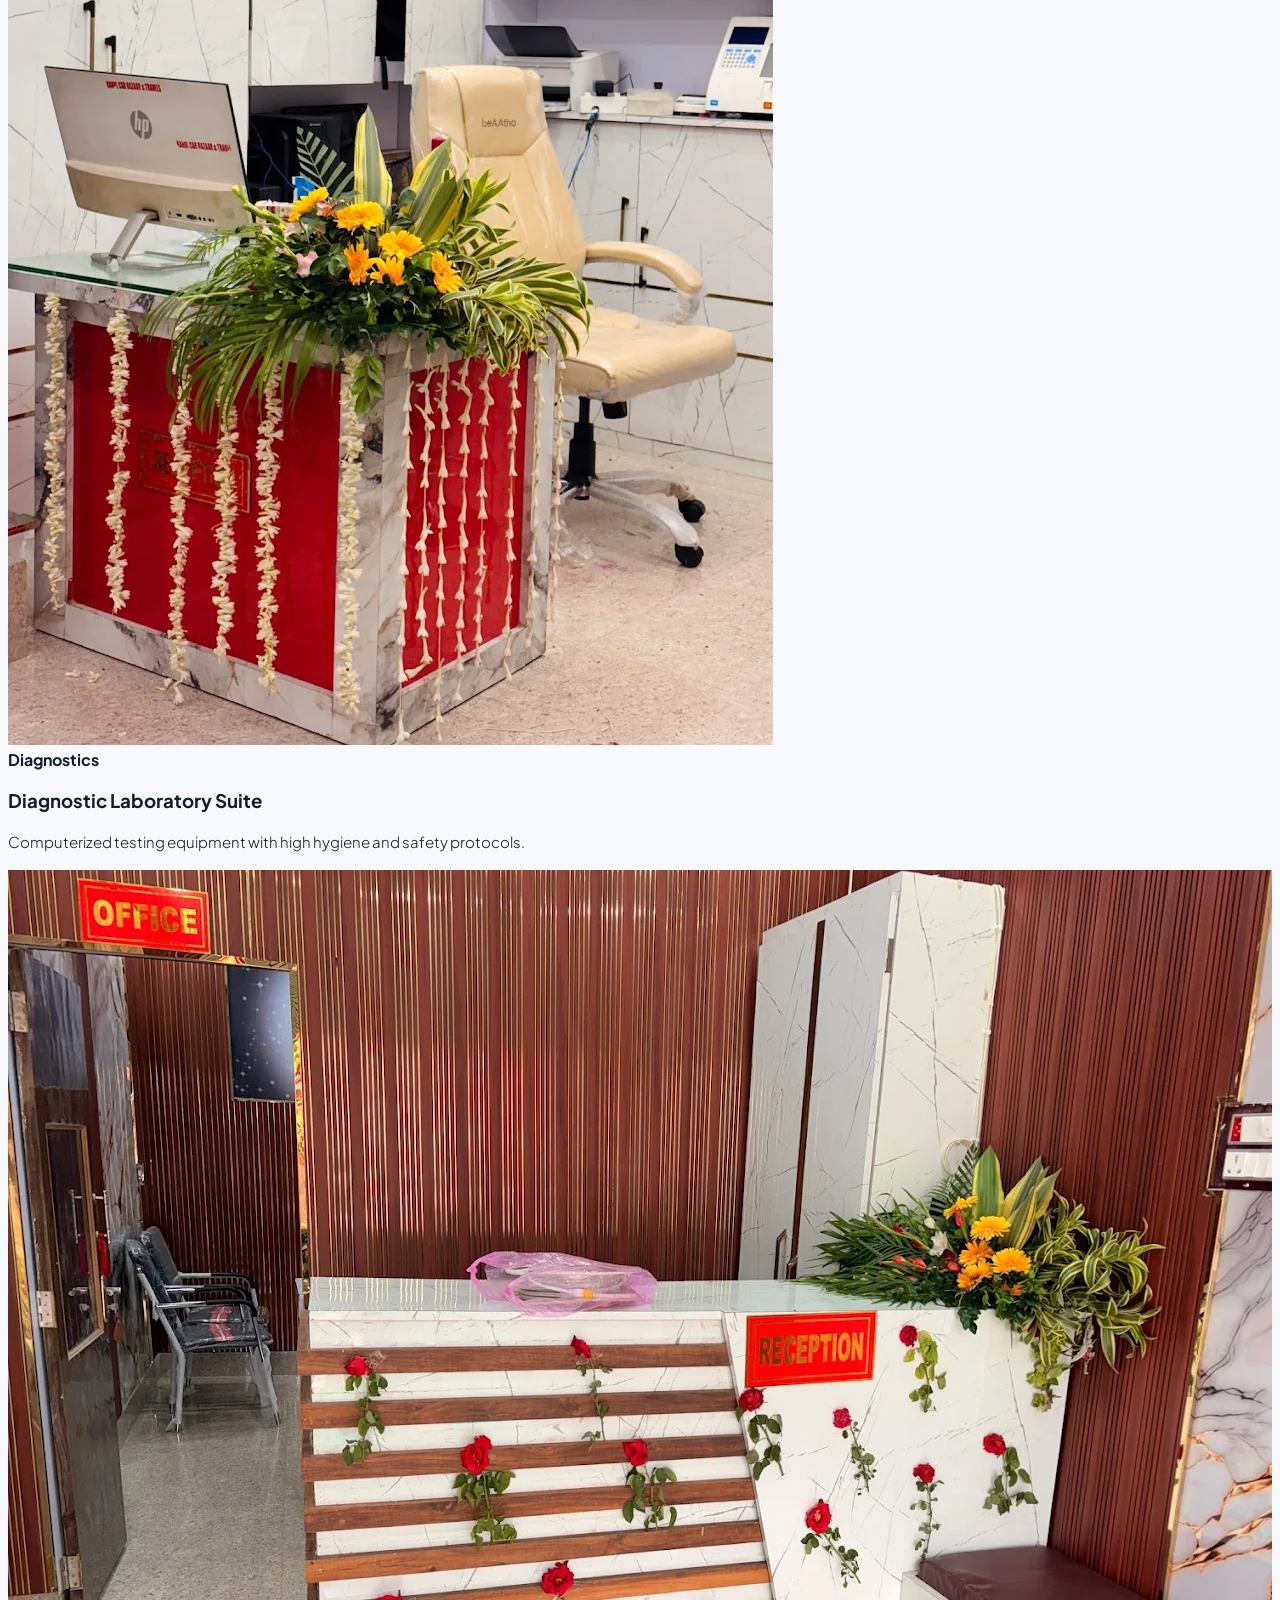
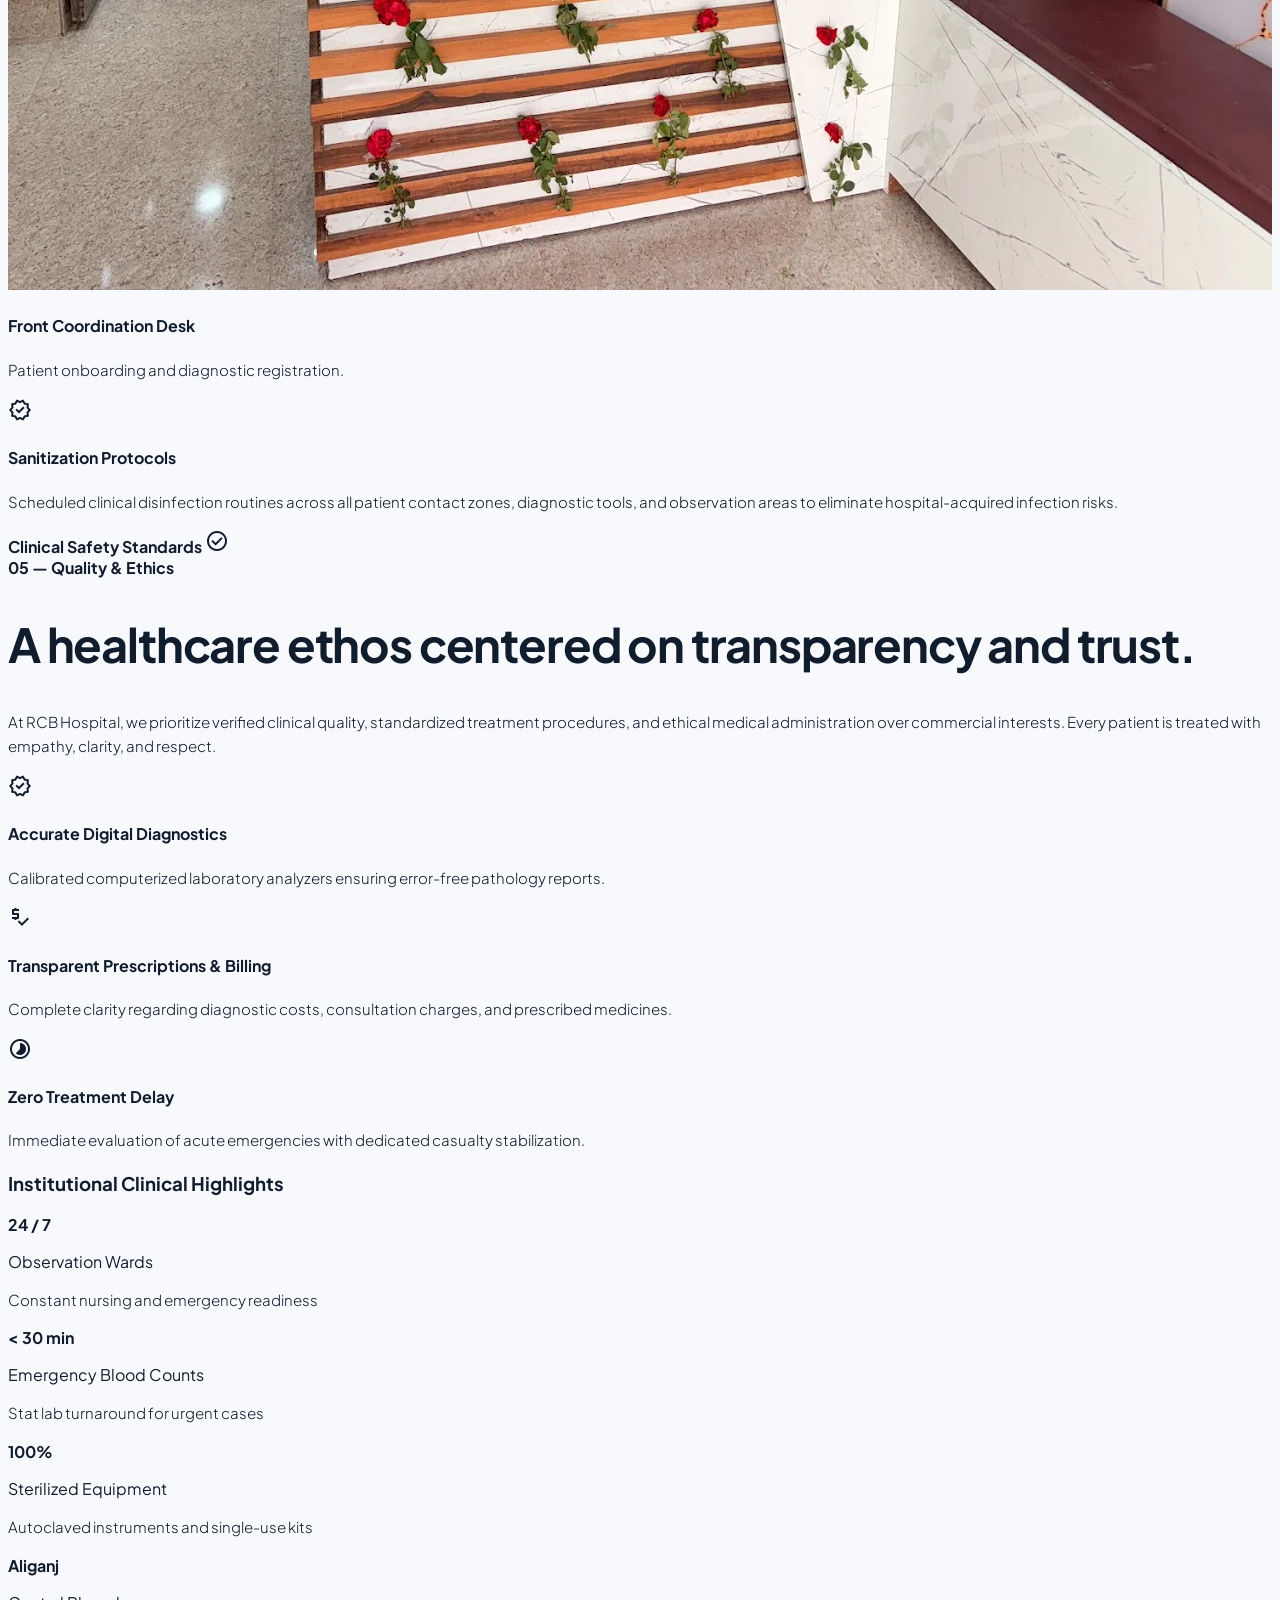
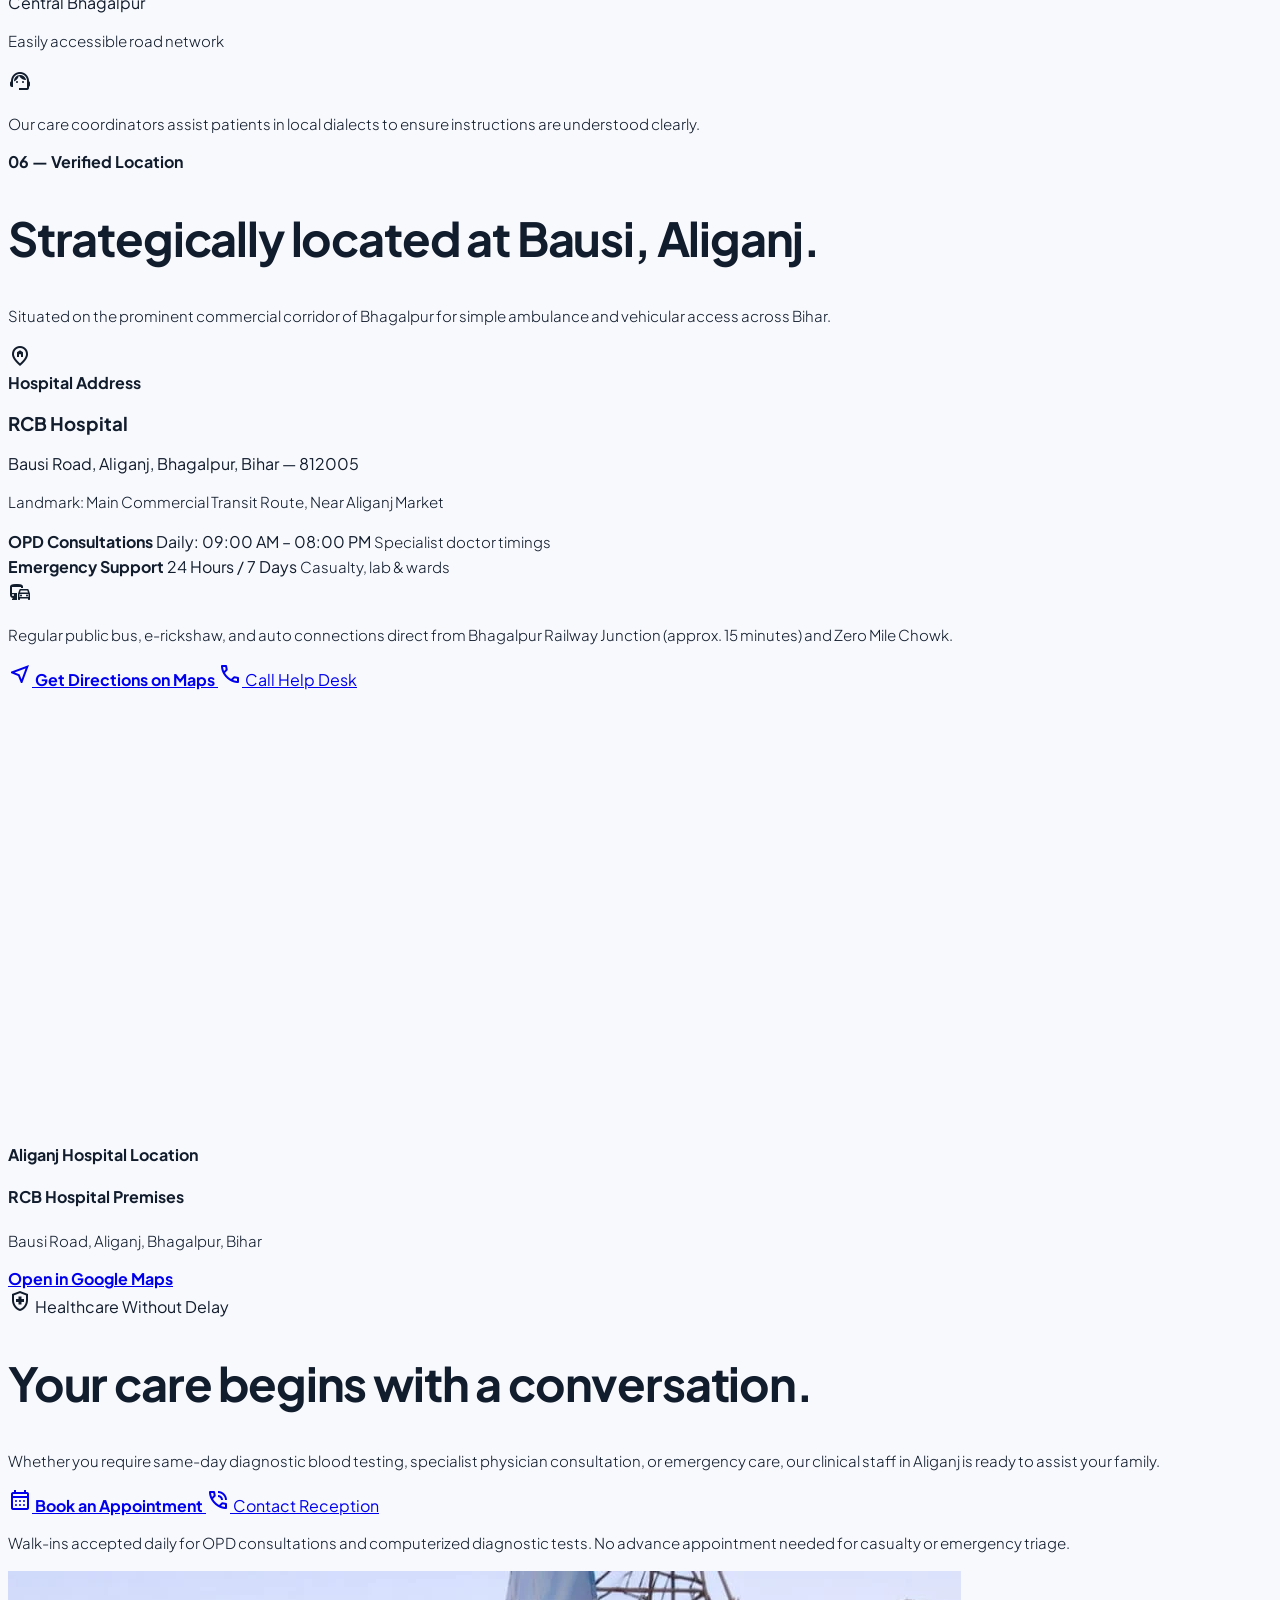
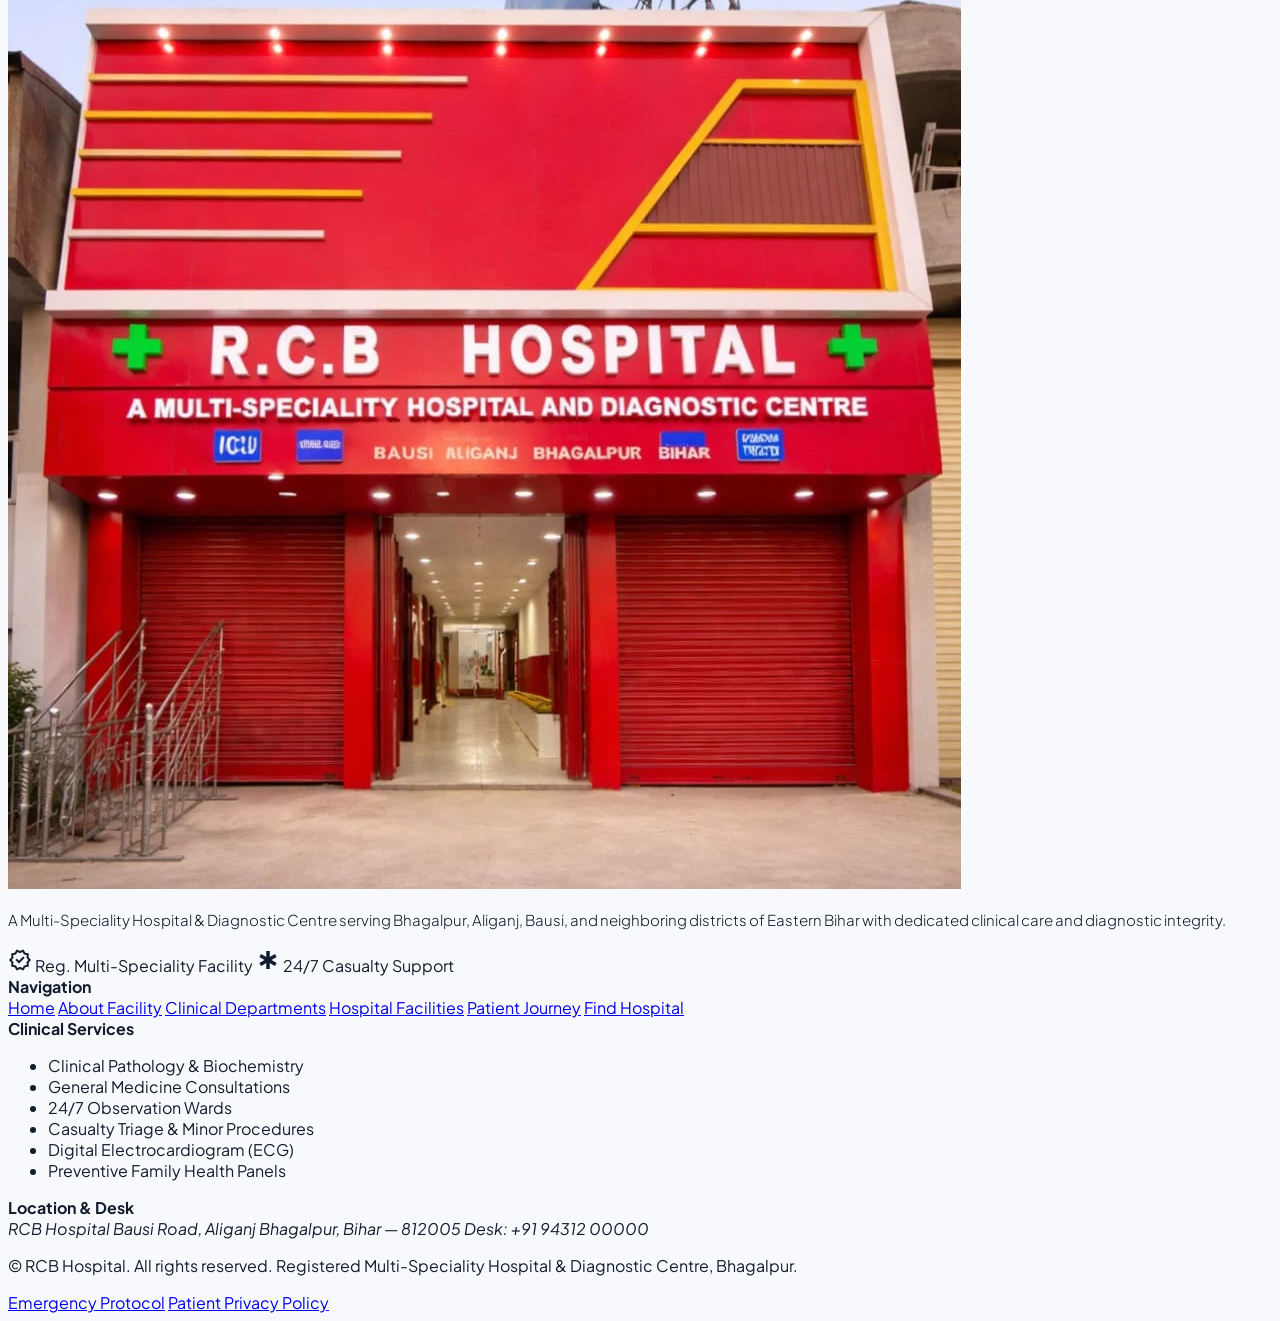
==== commit d15abcf5: "Fix image source path in index.html" ====
--- a/index.html
+++ b/index.html
@@ -534,7 +534,7 @@
 </div>
 <!-- Frame 2: Patient Care Corridor (Span 5) -->
 <div class="md:col-span-5 relative rounded-2xl overflow-hidden shadow-md group bg-surface-container h-[380px] sm:h-[440px] border border-outline-variant/60 reveal-img-wrap reveal-el" style="transition-delay: 150ms;">
-<img alt="Patient Care Transit Corridor at RCB Hospital" class="w-full h-full object-cover" src="image/RCB rute.webp"/>
+<img alt="Patient Care Transit Corridor at RCB Hospital" class="w-full h-full object-cover" src="RCB rute.webp"/>
 <div class="absolute inset-0 bg-gradient-to-t from-[#111315]/85 via-black/20 to-transparent"></div>
 <div class="absolute bottom-6 left-6 right-6 text-white">
 <span class="px-2.5 py-1 rounded bg-white text-[#111c2d] text-[10px] font-token-bold uppercase tracking-wider">Internal Facilities</span>
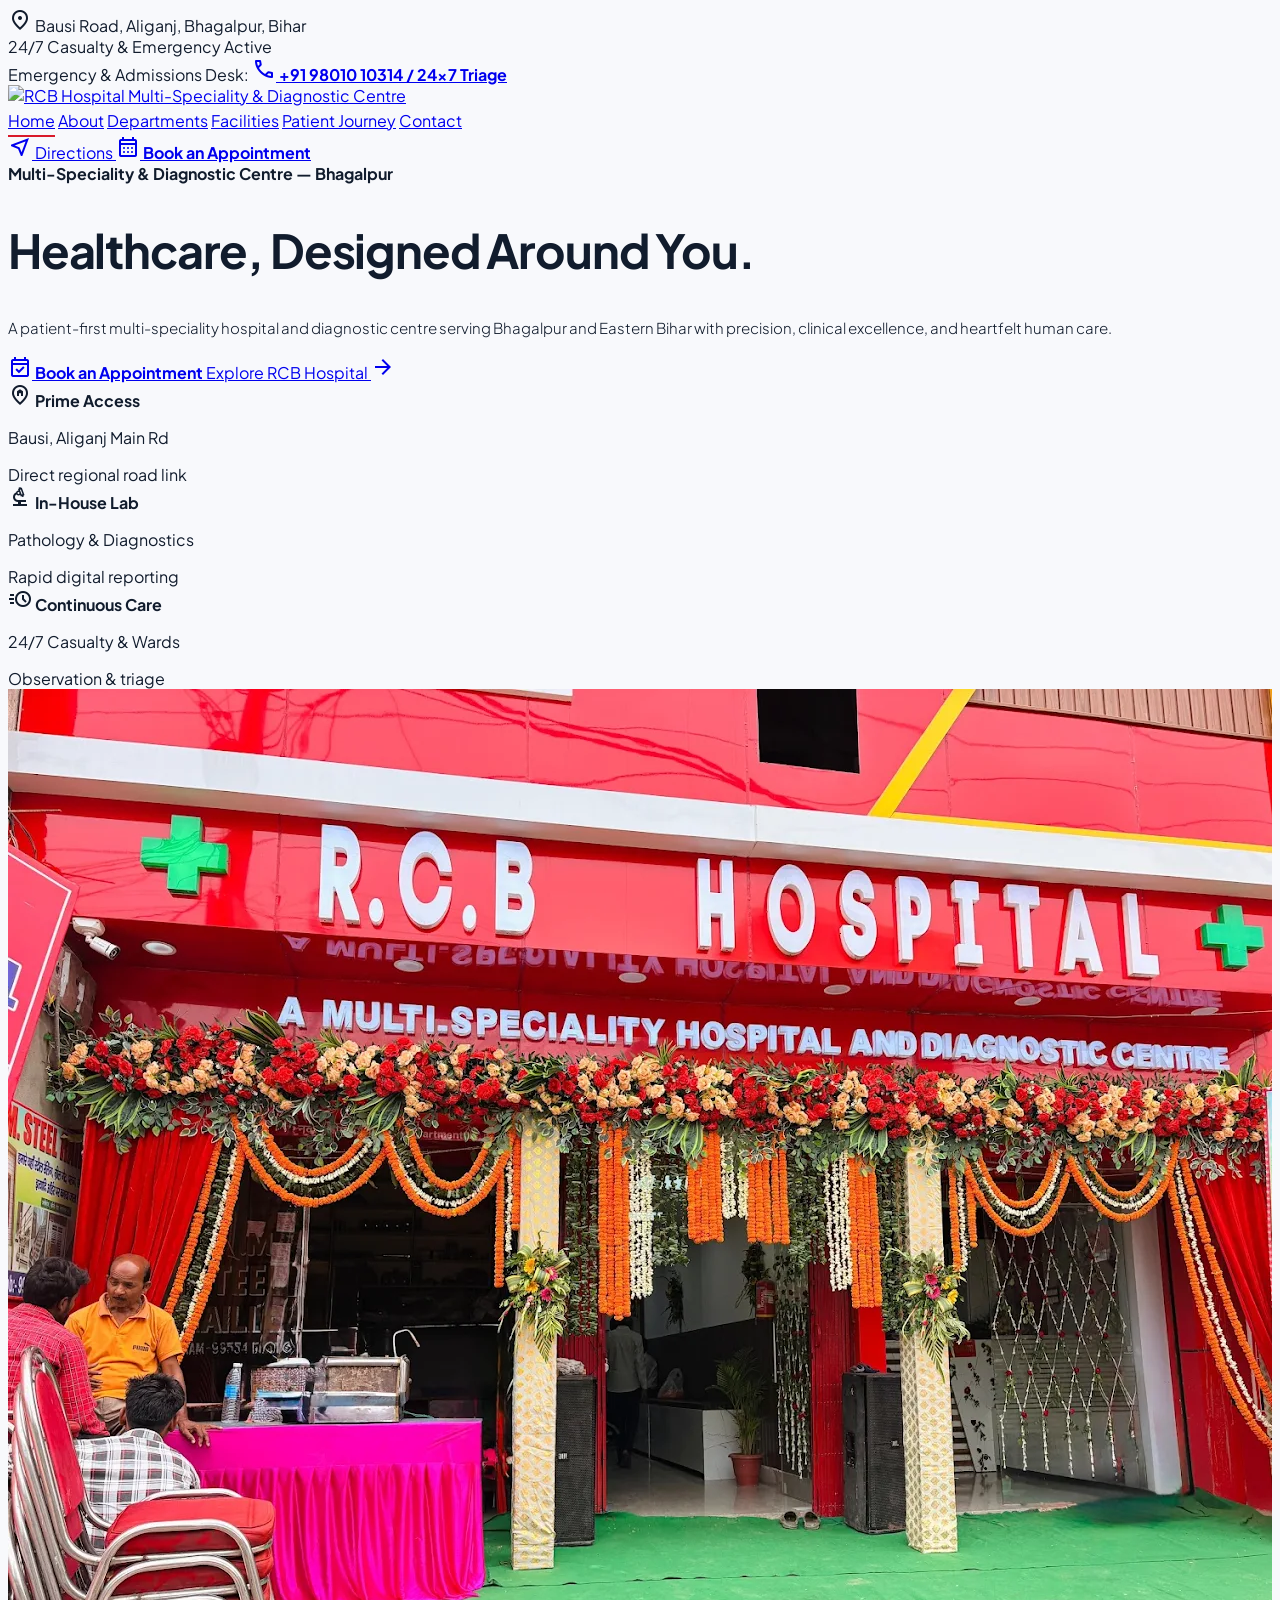
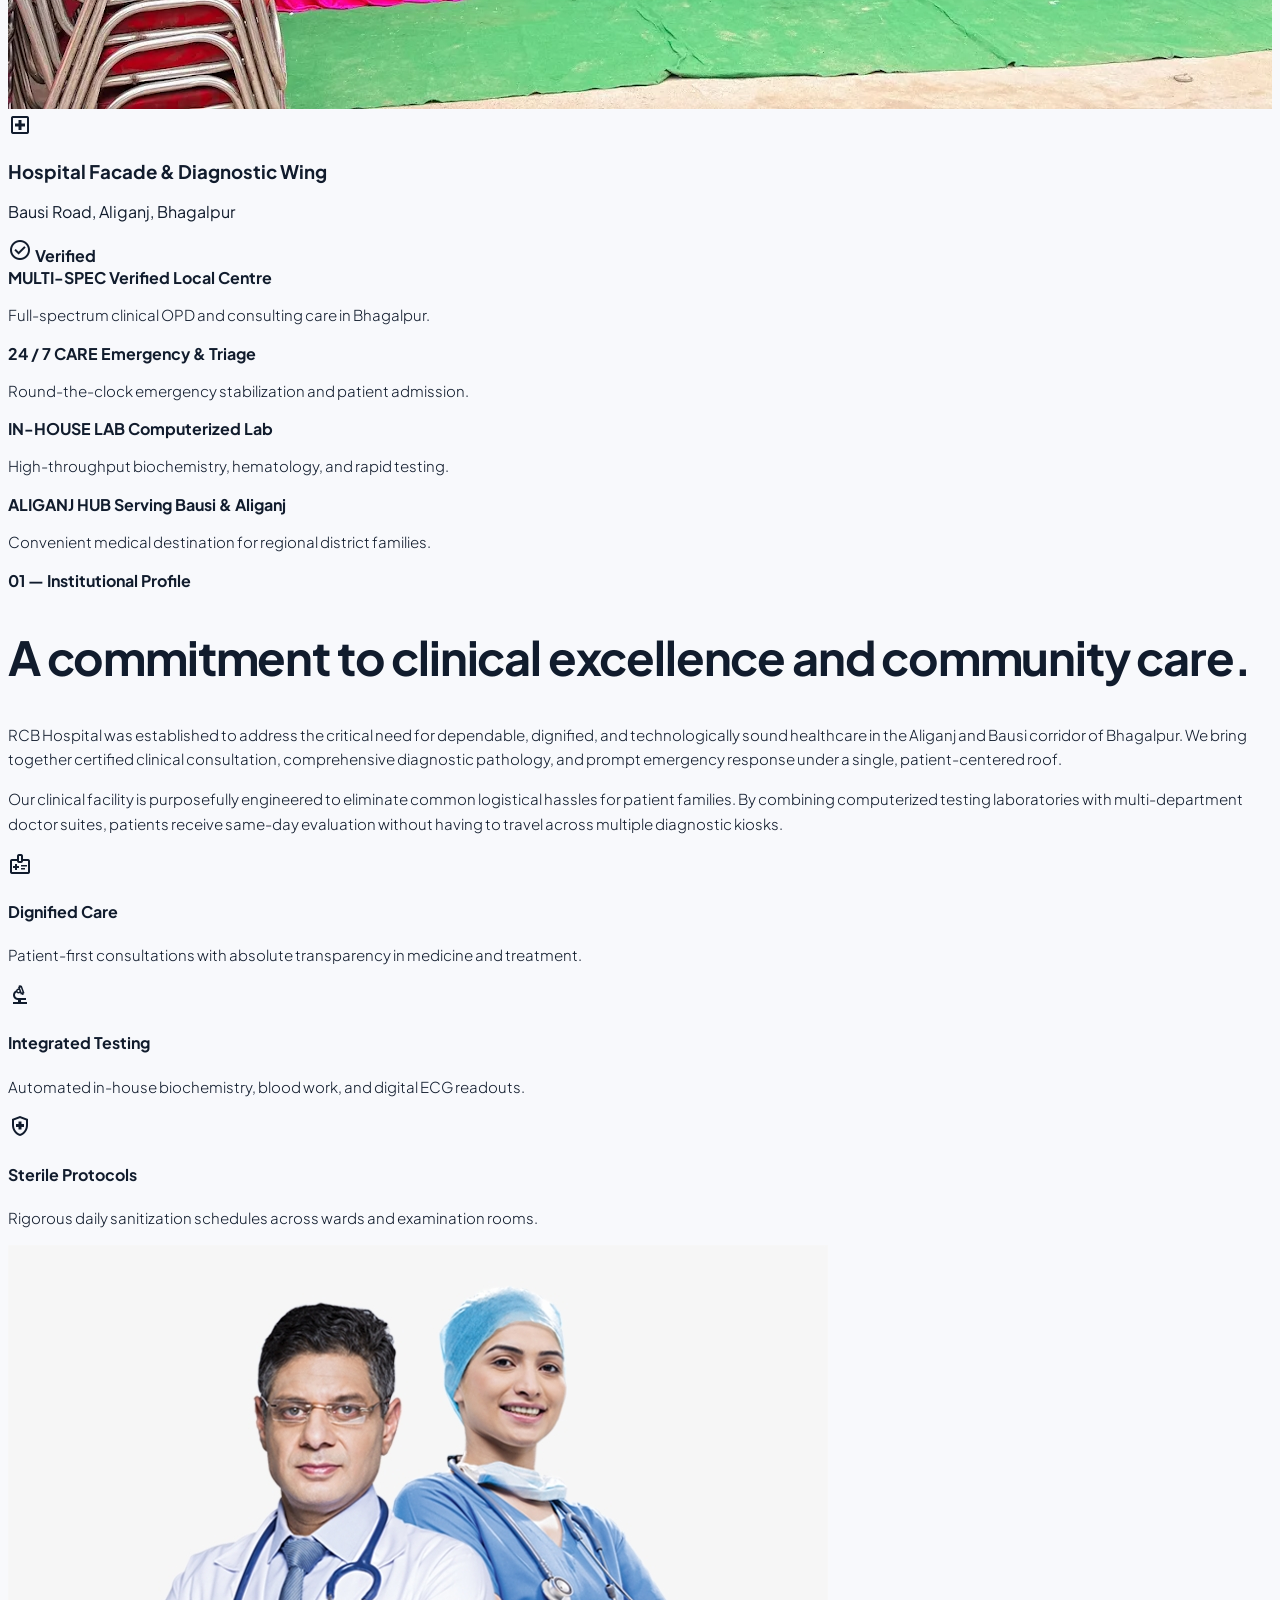
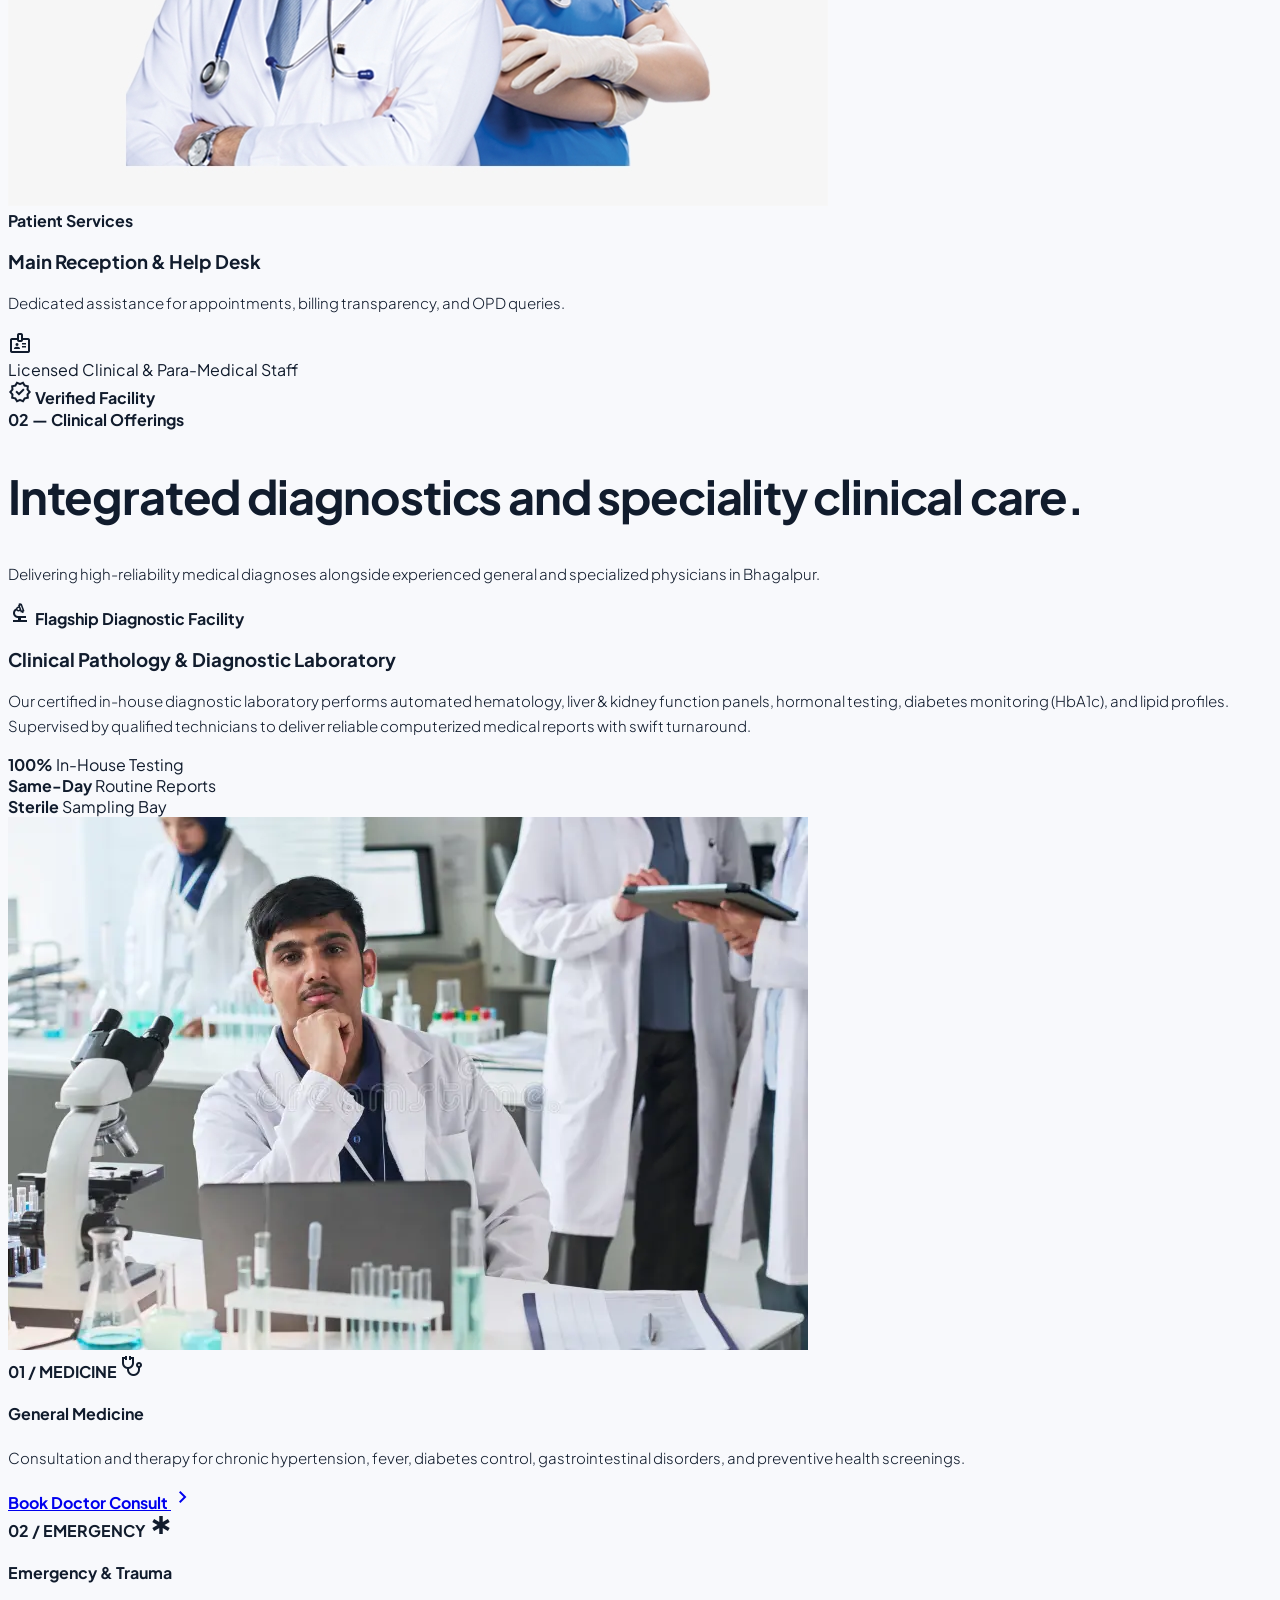
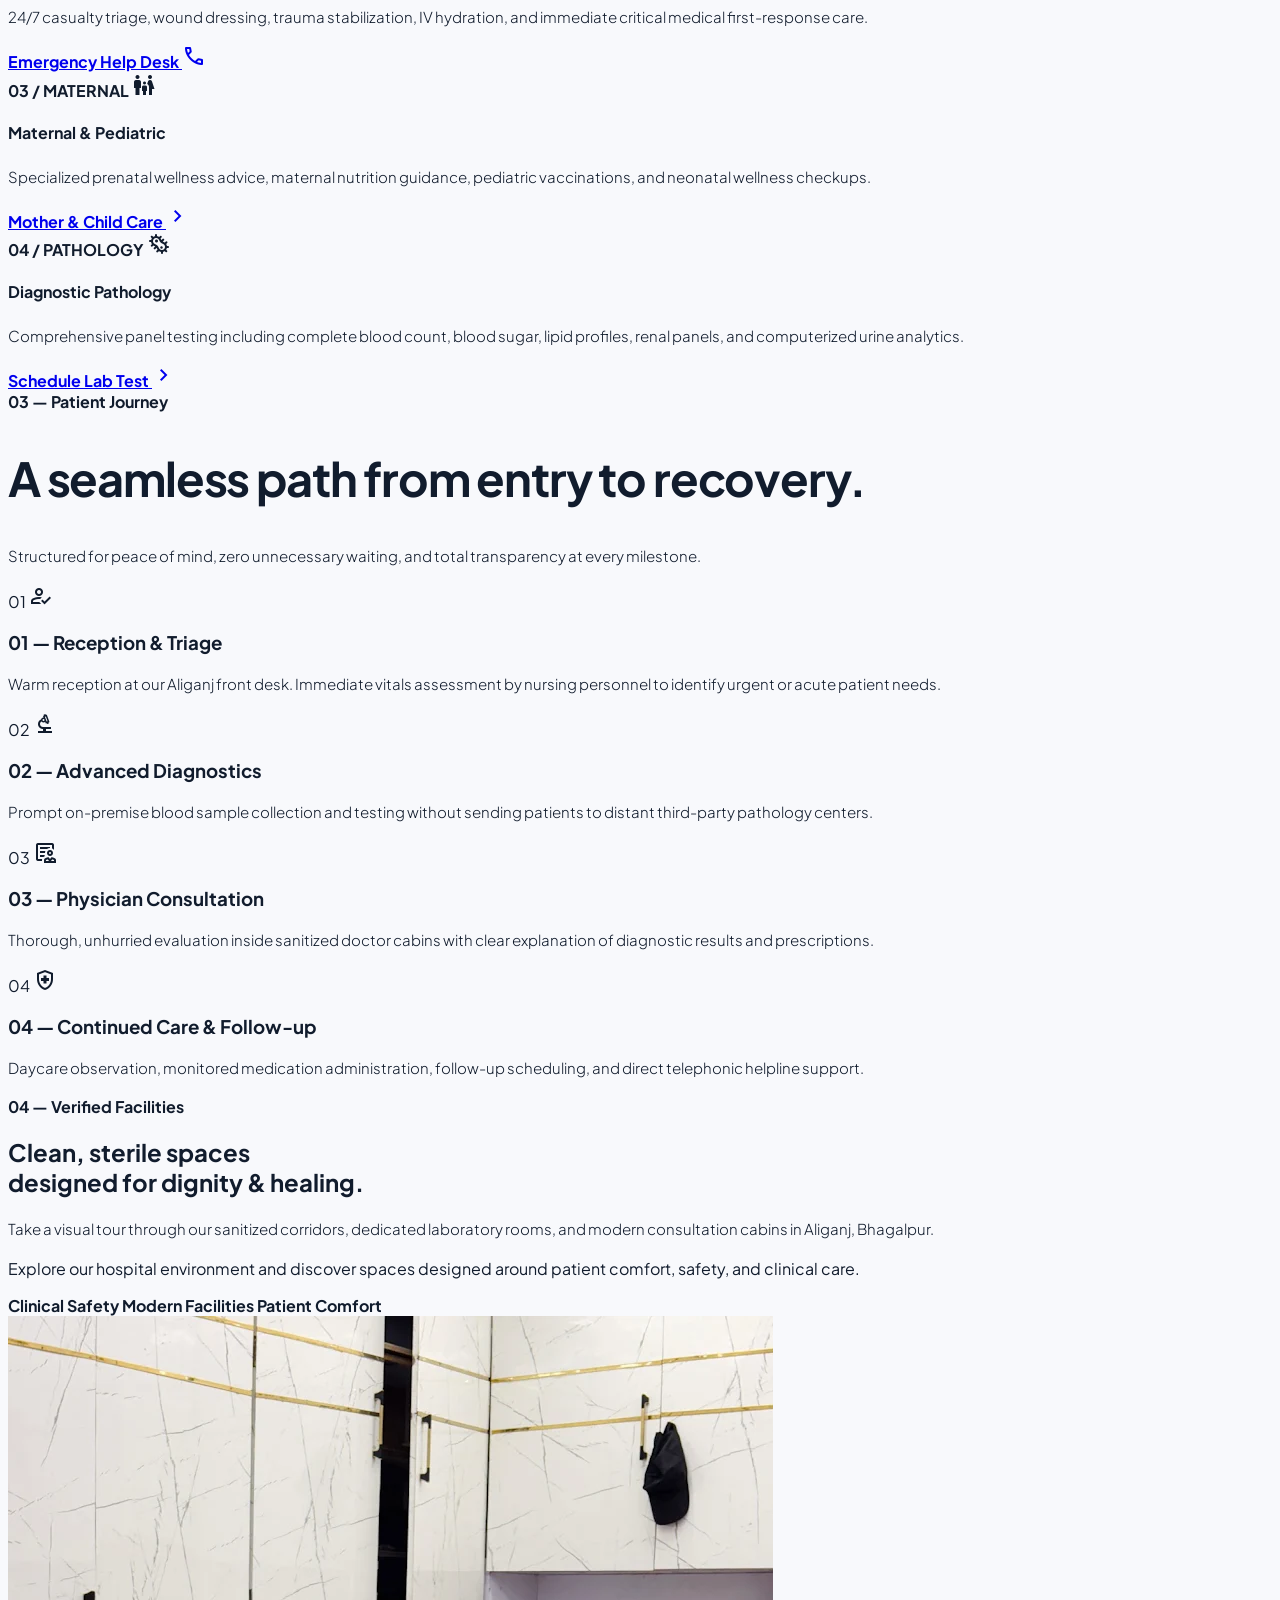
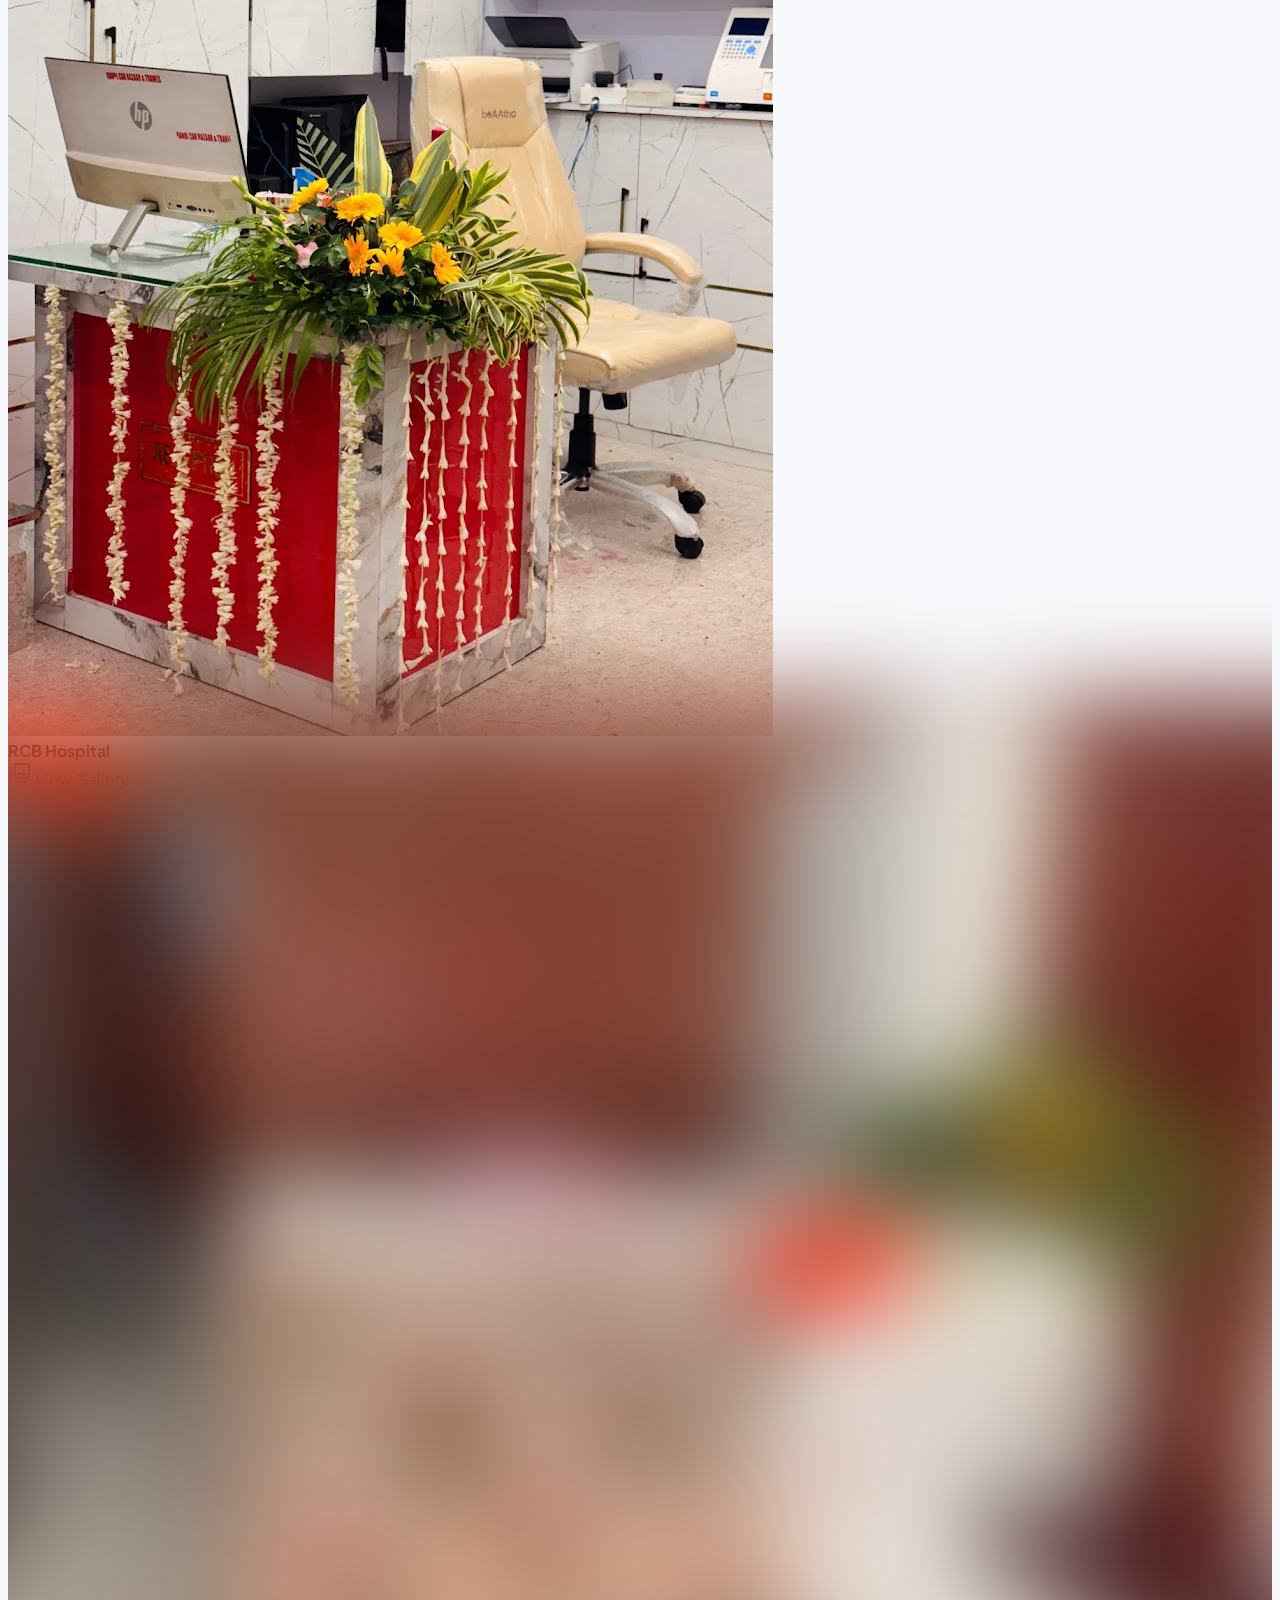
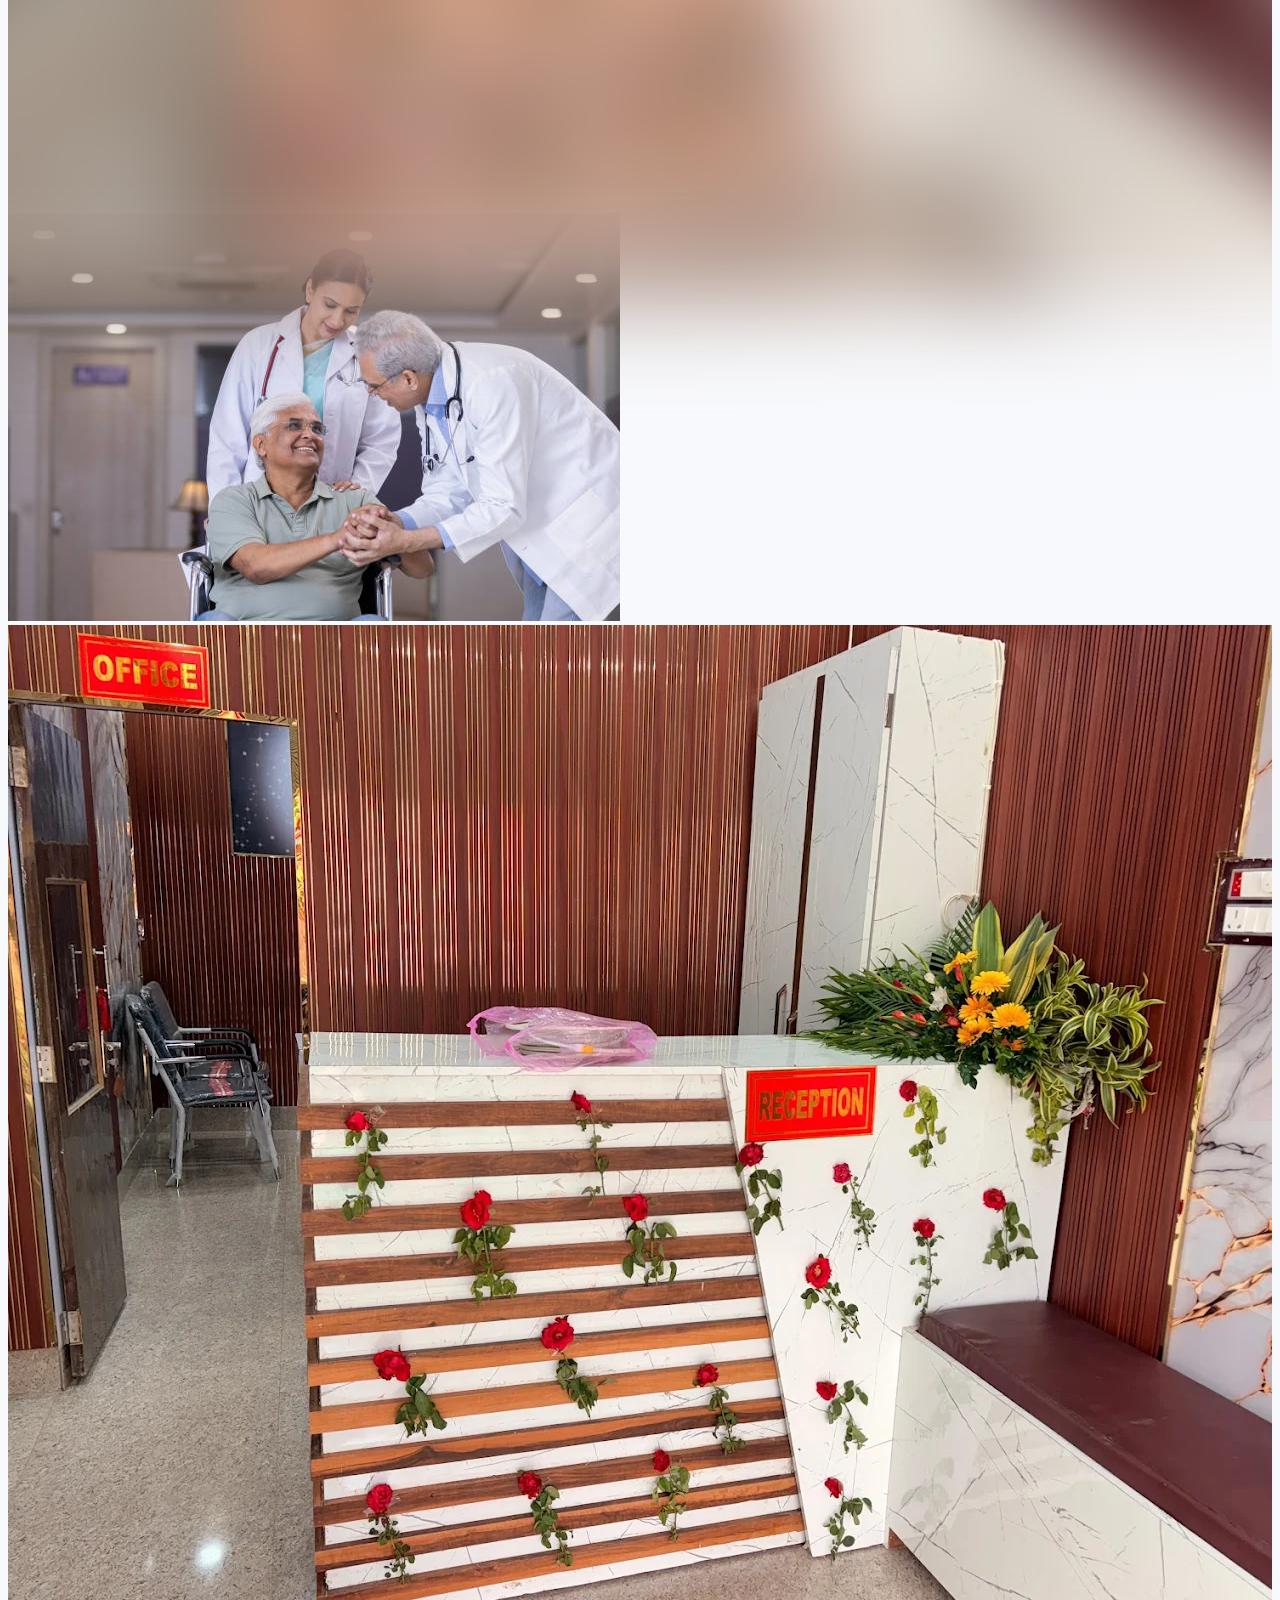
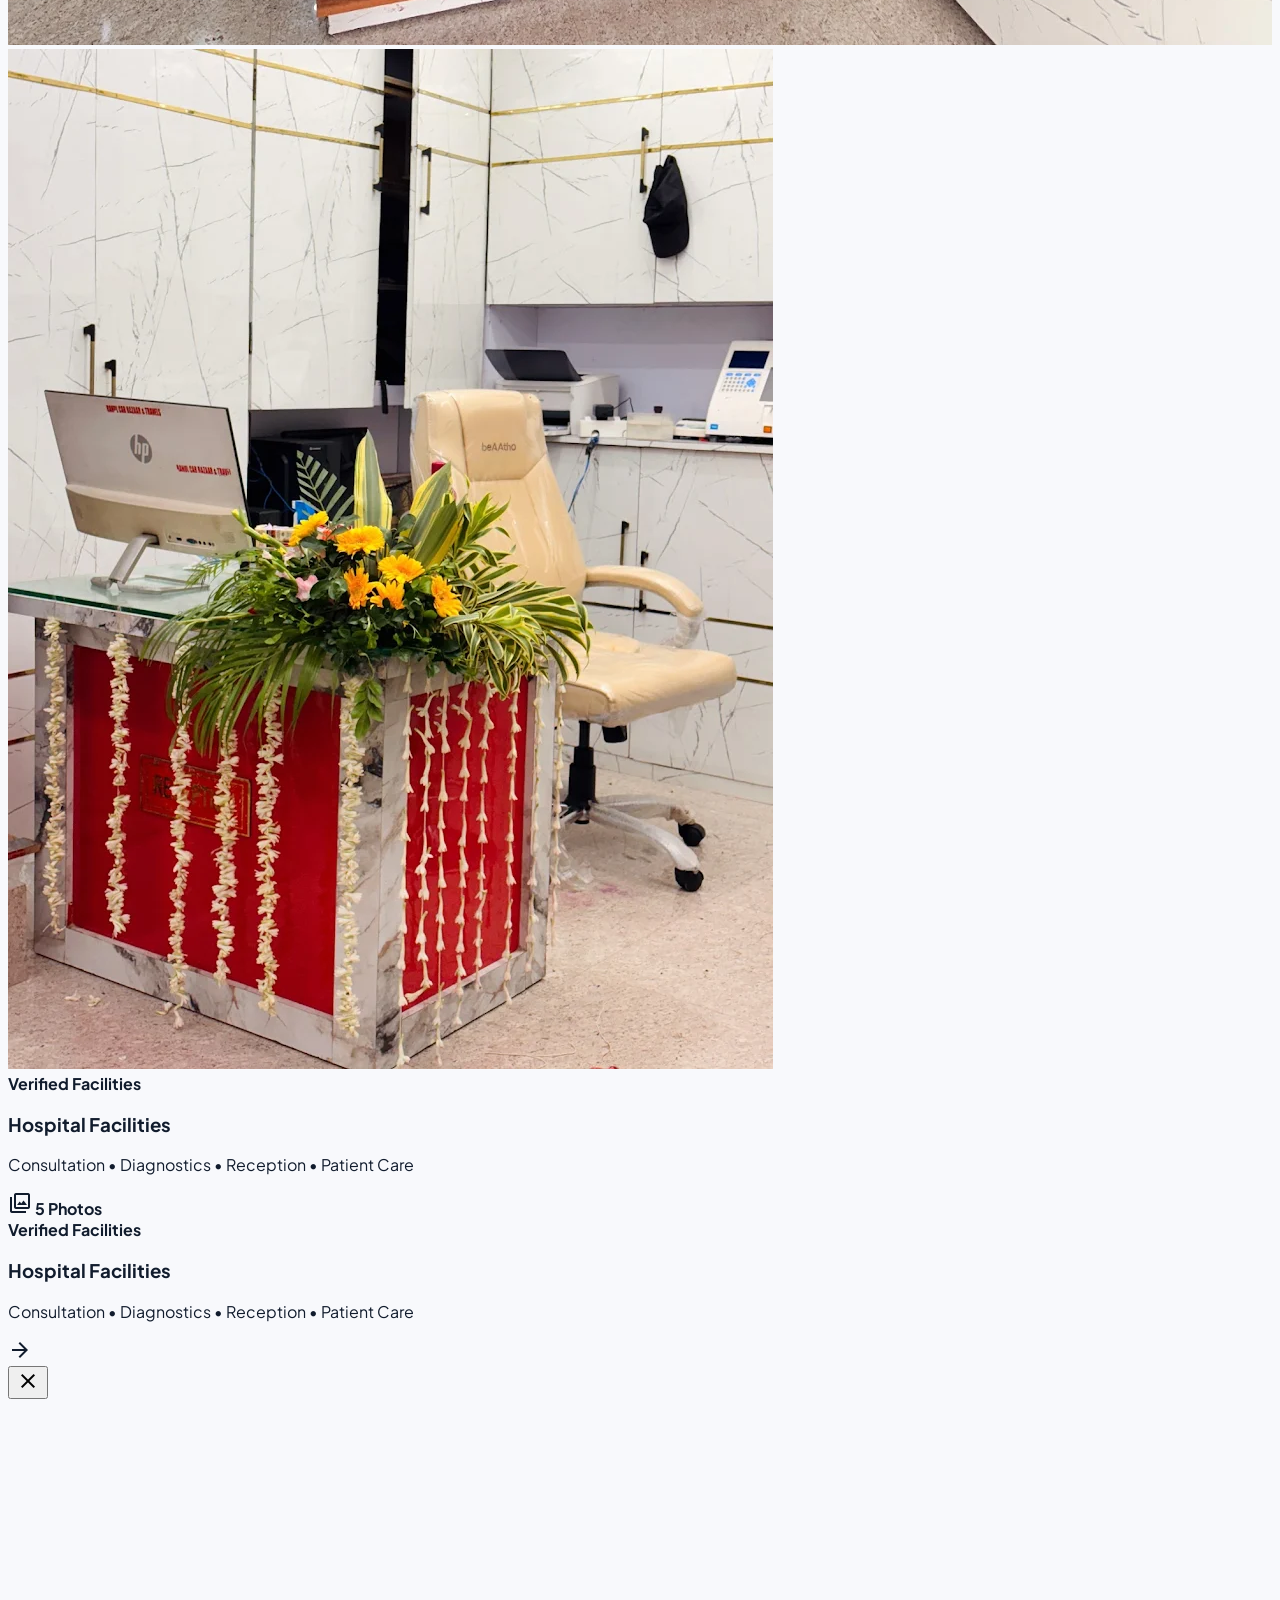
==== commit 2c23c9d5: "Update RCB Hospital website" ====
--- a/index.html
+++ b/index.html
@@ -119,11 +119,11 @@
 </nav>
 <!-- Action Area -->
 <div class="flex items-center gap-3 sm:gap-4">
-<a class="hidden sm:inline-flex items-center gap-1.5 text-xs font-semibold text-secondary hover:text-[#D91A2A] transition-colors px-2 py-1" href="#location">
+<a class="hidden sm:inline-flex items-center gap-1.5 text-xs font-semibold text-secondary hover:text-[#D91A2A] transition-colors px-2 py-1" href="https://maps.google.com">
 <span class="material-symbols-outlined text-[17px]">near_me</span>
 <span>Directions</span>
 </a>
-<a class="btn-lift inline-flex items-center justify-center gap-2 bg-[#D91A2A] text-white text-xs sm:text-[13px] font-token-bold px-5 sm:px-6 py-2.5 rounded-md shadow-[0_4px_14px_rgba(217,26,42,0.28)] hover:bg-[#b0001a] active:scale-95 transition-all" href="#cta">
+<a class="btn-lift inline-flex items-center justify-center gap-2 bg-[#D91A2A] text-white text-xs sm:text-[13px] font-token-bold px-5 sm:px-6 py-2.5 rounded-md shadow-[0_4px_14px_rgba(217,26,42,0.28)] hover:bg-[#b0001a] active:scale-95 transition-all" href="appointment.html">
 <span class="material-symbols-outlined text-[17px]">calendar_month</span>
 <span>Book an Appointment</span>
 </a>
@@ -155,7 +155,7 @@
             A patient-first multi-speciality hospital and diagnostic centre serving Bhagalpur and Eastern Bihar with precision, clinical excellence, and heartfelt human care.
           </p>
 <div class="flex flex-wrap items-center gap-4 pt-1 w-full sm:w-auto">
-<a class="btn-lift inline-flex items-center justify-center gap-2.5 px-7 py-3.5 rounded-md bg-[#D91A2A] text-white font-token-bold text-sm shadow-[0_8px_20px_rgba(217,26,42,0.25)] hover:bg-[#b0001a] transition-all" href="#cta">
+<a class="btn-lift inline-flex items-center justify-center gap-2.5 px-7 py-3.5 rounded-md bg-[#D91A2A] text-white font-token-bold text-sm shadow-[0_8px_20px_rgba(217,26,42,0.25)] hover:bg-[#b0001a] transition-all" href="appointment.html">
 <span class="material-symbols-outlined text-[19px]">event_available</span>
 <span>Book an Appointment</span>
 </a>
@@ -195,7 +195,7 @@
 <!-- Hospital Facade Architectural Visual (Col 5) with Editorial Floating Overlays -->
 <div class="lg:col-span-5 relative reveal-el" style="transition-delay: 150ms;">
 <div class="relative rounded-2xl overflow-hidden shadow-2xl bg-surface-container border border-neutral-200/80 reveal-img-wrap group">
-<img alt="RCB Hospital Facade with Grand Entrance in Aliganj, Bhagalpur" class="w-full h-[420px] sm:h-[500px] object-cover object-center" src="RCB main door.webp"/>
+<img alt="RCB Hospital Facade with Grand Entrance in Aliganj, Bhagalpur" class="w-full h-[420px] sm:h-[500px] object-cover object-center" src="image/RCB main door.webp"/>
 <div class="absolute inset-0 bg-gradient-to-t from-[#111315]/90 via-black/25 to-transparent"></div>
 <!-- Overlapping Architectural Plaque -->
 <div class="absolute bottom-5 left-5 right-5 p-4 rounded-xl bg-white/95 backdrop-blur-md border border-white/50 shadow-lg flex items-center justify-between gap-3 transform group-hover:-translate-y-1 transition-transform">
@@ -286,7 +286,7 @@
 <!-- Reception & Patient Coordinator Visual (Col 5) with Overlapping Editorial Frame -->
 <div class="lg:col-span-5 flex flex-col gap-4 reveal-el" style="transition-delay: 150ms;">
 <div class="relative rounded-2xl overflow-hidden shadow-xl bg-surface-container group border border-outline-variant/70 reveal-img-wrap">
-<img alt="Main Reception Desk and Patient Care Help Desk at RCB Hospital" class="w-full h-[390px] sm:h-[450px] object-cover object-center" src="RCB counter.webp"/>
+<img alt="Main Reception Desk and Patient Care Help Desk at RCB Hospital" class="w-full h-[390px] sm:h-[450px] object-cover object-center" src="image/dami doctor image.png"/>
 <div class="absolute inset-0 bg-gradient-to-t from-[#111315]/85 via-transparent to-transparent"></div>
 <div class="absolute bottom-5 left-5 right-5 text-white">
 <span class="px-2.5 py-1 rounded bg-[#D91A2A] text-white text-[10px] font-token-bold uppercase tracking-wider">Patient Services</span>
@@ -361,7 +361,7 @@
 </div>
 <!-- Lab Image -->
 <div class="lg:col-span-5 relative min-h-[320px] lg:min-h-full reveal-img-wrap">
-<img alt="Interior of In-house Diagnostic Lab at RCB Hospital Bhagalpur" class="w-full h-full object-cover object-center" src="RCB website image.webp"/>
+<img alt="Interior of In-house Diagnostic Lab at RCB Hospital Bhagalpur" class="w-full h-full object-cover object-center" src="image/lab dami.webp"/>
 <div class="absolute inset-0 bg-gradient-to-t from-[#111315]/80 via-transparent to-transparent lg:bg-gradient-to-r lg:from-[#111315]/95 lg:via-transparent"></div>
 </div>
 </div>
@@ -397,7 +397,7 @@
               24/7 casualty triage, wound dressing, trauma stabilization, IV hydration, and immediate critical medical first-response care.
             </p>
 </div>
-<a class="inline-flex items-center gap-1.5 text-xs font-token-bold text-[#D91A2A] hover:translate-x-1 transition-transform" href="tel:+918120050000">
+<a class="inline-flex items-center gap-1.5 text-xs font-token-bold text-[#D91A2A] hover:translate-x-1 transition-transform" href="tel:+919801010314">
 <span>Emergency Help Desk</span>
 <span class="material-symbols-outlined text-[16px]">call</span>
 </a>
@@ -503,81 +503,537 @@
 </div>
 </div>
 </section>
-<!-- 8. FACILITIES & HOSPITAL ENVIRONMENT GALLERY (Authentic Assets Asymmetric Rhythm) -->
-<section class="w-full bg-surface-container-low py-16 lg:py-24 border-b border-outline-variant/60" id="facilities">
-<div class="max-w-7xl mx-auto px-4 sm:px-6 lg:px-12 flex flex-col gap-12">
-<div class="flex flex-col md:flex-row md:items-end justify-between gap-6 reveal-el">
-<div class="flex flex-col gap-3 max-w-2xl">
-<div class="flex items-center gap-3">
-<span class="text-xs font-token-bold text-[#D91A2A] uppercase tracking-widest">04 — Verified Facilities</span>
-<div class="h-px w-12 bg-[#D91A2A]/40"></div>
-</div>
-<h2 class="display-heading text-[#111c2d] font-light tracking-tight">
-            Clean, sterile spaces designed for <span class="font-token-bold text-[#111c2d]">dignity &amp; healing</span>.
-          </h2>
-</div>
-<p class="body-copy text-secondary max-w-md">
-          Take a visual tour through our sanitized corridors, dedicated laboratory rooms, and modern consultation cabins in Aliganj, Bhagalpur.
+<!-- 8. FACILITIES & HOSPITAL ENVIRONMENT GALLERY -->
+<section
+  class="w-full bg-surface-container-low py-16 lg:py-24 border-b border-outline-variant/60 overflow-hidden"
+  id="facilities"
+>
+  <div class="max-w-7xl mx-auto px-4 sm:px-6 lg:px-12">
+
+    <!-- MAIN FACILITIES LAYOUT -->
+    <div class="grid grid-cols-1 lg:grid-cols-2 gap-12 lg:gap-20 items-center">
+
+      <!-- ================= LEFT: TEXT ================= -->
+      <div
+        class="reveal-el"
+        style="transition-delay: 100ms;"
+      >
+
+        <!-- Small Label -->
+        <div class="flex items-center gap-3 mb-5">
+          <span
+            class="text-xs font-token-bold text-[#D91A2A] uppercase tracking-widest"
+          >
+            04 — Verified Facilities
+          </span>
+
+          <div class="h-px w-12 bg-[#D91A2A]/40"></div>
+        </div>
+
+
+        <!-- Heading -->
+        <h2
+          class="text-4xl sm:text-5xl lg:text-6xl font-light text-[#111c2d] tracking-tight leading-[1.05]"
+        >
+          Clean, sterile spaces
+          <br />
+
+          designed for
+
+          <span class="font-token-bold text-[#111c2d]">
+            dignity &amp; healing.
+          </span>
+        </h2>
+
+
+        <!-- Description -->
+        <p
+          class="body-copy text-secondary leading-relaxed mt-7 max-w-xl"
+        >
+          Take a visual tour through our sanitized corridors, dedicated
+          laboratory rooms, and modern consultation cabins in Aliganj,
+          Bhagalpur.
         </p>
-</div>
-<!-- Editorial Masonry Layout with Authentic Assets -->
-<div class="grid grid-cols-1 md:grid-cols-12 gap-6">
-<!-- Frame 1: Consultation Cabin (Span 7) -->
-<div class="md:col-span-7 relative rounded-2xl overflow-hidden shadow-md group bg-surface-container h-[380px] sm:h-[440px] border border-outline-variant/60 reveal-img-wrap reveal-el">
-<img alt="Doctor Consultation Cabin at RCB Hospital Bhagalpur" class="w-full h-full object-cover" src="RCB website image.webp"/>
-<div class="absolute inset-0 bg-gradient-to-t from-[#111315]/85 via-black/20 to-transparent"></div>
-<div class="absolute bottom-6 left-6 right-6 text-white">
-<span class="px-2.5 py-1 rounded bg-[#D91A2A] text-white text-[10px] font-token-bold uppercase tracking-wider">Consultation Wing</span>
-<h3 class="text-lg sm:text-xl font-token-bold mt-2 text-white">Physician Examination Cabin</h3>
-<p class="body-copy text-neutral-200 mt-1 text-xs">Equipped with digital workstations, examination beds, and private consultation atmosphere.</p>
-</div>
-</div>
-<!-- Frame 2: Patient Care Corridor (Span 5) -->
-<div class="md:col-span-5 relative rounded-2xl overflow-hidden shadow-md group bg-surface-container h-[380px] sm:h-[440px] border border-outline-variant/60 reveal-img-wrap reveal-el" style="transition-delay: 150ms;">
-<img alt="Patient Care Transit Corridor at RCB Hospital" class="w-full h-full object-cover" src="RCB rute.webp"/>
-<div class="absolute inset-0 bg-gradient-to-t from-[#111315]/85 via-black/20 to-transparent"></div>
-<div class="absolute bottom-6 left-6 right-6 text-white">
-<span class="px-2.5 py-1 rounded bg-white text-[#111c2d] text-[10px] font-token-bold uppercase tracking-wider">Internal Facilities</span>
-<h3 class="text-lg sm:text-xl font-token-bold mt-2 text-white">Patient Transit Corridor</h3>
-<p class="body-copy text-neutral-200 mt-1 text-xs">Illuminated, sterile access hallways connecting reception, lab, and observation wards.</p>
-</div>
-</div>
-<!-- Frame 3: Flagship Diagnostic Lab (Span 5) -->
-<div class="md:col-span-5 relative rounded-2xl overflow-hidden shadow-md group bg-surface-container h-[360px] border border-outline-variant/60 reveal-img-wrap reveal-el">
-<img alt="Diagnostic Lab Entrance and Testing Suite at RCB Hospital" class="w-full h-full object-cover" src="RCB cabin.webp"/>
-<div class="absolute inset-0 bg-gradient-to-t from-[#111315]/85 via-black/20 to-transparent"></div>
-<div class="absolute bottom-6 left-6 right-6 text-white">
-<span class="px-2.5 py-1 rounded bg-[#D91A2A] text-white text-[10px] font-token-bold uppercase tracking-wider">Diagnostics</span>
-<h3 class="text-lg font-token-bold mt-2 text-white">Diagnostic Laboratory Suite</h3>
-<p class="body-copy text-neutral-200 mt-1 text-xs">Computerized testing equipment with high hygiene and safety protocols.</p>
-</div>
-</div>
-<!-- Frame 4: Reception & Sanitization Card (Span 7) -->
-<div class="md:col-span-7 grid grid-cols-1 sm:grid-cols-2 gap-6">
-<div class="relative rounded-2xl overflow-hidden shadow-md group bg-surface-container h-[360px] border border-outline-variant/60 reveal-img-wrap reveal-el" style="transition-delay: 100ms;">
-<img alt="Reception counter at RCB Hospital" class="w-full h-full object-cover" src="RCB counter.webp"/>
-<div class="absolute inset-0 bg-gradient-to-t from-[#111315]/85 via-black/20 to-transparent"></div>
-<div class="absolute bottom-5 left-5 right-5 text-white">
-<h4 class="text-base font-token-bold text-white">Front Coordination Desk</h4>
-<p class="body-copy text-neutral-200 text-xs">Patient onboarding and diagnostic registration.</p>
-</div>
-</div>
-<div class="p-6 rounded-2xl bg-surface-container-lowest border border-outline-variant/60 shadow-sm flex flex-col justify-between h-[360px] reveal-el" style="transition-delay: 200ms;">
-<div class="flex flex-col gap-3">
-<div class="w-12 h-12 rounded-xl bg-emerald-100 text-emerald-800 flex items-center justify-center">
-<span class="material-symbols-outlined text-[24px]">verified</span>
-</div>
-<h4 class="text-lg font-token-bold text-[#111c2d]">Sanitization Protocols</h4>
-<p class="body-copy text-secondary leading-relaxed text-sm">
-                Scheduled clinical disinfection routines across all patient contact zones, diagnostic tools, and observation areas to eliminate hospital-acquired infection risks.
-              </p>
-</div>
-<div class="pt-4 border-t border-outline-variant/60 flex items-center justify-between">
-<span class="text-xs font-token-bold text-emerald-700 uppercase tracking-wider">Clinical Safety Standards</span>
-<span class="material-symbols-outlined text-emerald-700 text-[20px]">check_circle</span>
-</div>
-</div>
-</div>
+
+
+        <!-- Supporting Text -->
+        <p
+          class="text-sm text-secondary leading-relaxed mt-5 max-w-lg"
+        >
+          Explore our hospital environment and discover spaces designed
+          around patient comfort, safety, and clinical care.
+        </p>
+
+
+        <!-- Small Feature Points -->
+        <div class="flex flex-wrap gap-3 mt-7">
+
+          <span
+            class="px-4 py-2 rounded-full bg-white border border-outline-variant/60 text-xs font-token-bold text-[#111c2d] shadow-sm transition-all duration-300 hover:-translate-y-1 hover:shadow-md"
+          >
+            Clinical Safety
+          </span>
+
+          <span
+            class="px-4 py-2 rounded-full bg-white border border-outline-variant/60 text-xs font-token-bold text-[#111c2d] shadow-sm transition-all duration-300 hover:-translate-y-1 hover:shadow-md"
+          >
+            Modern Facilities
+          </span>
+
+          <span
+            class="px-4 py-2 rounded-full bg-white border border-outline-variant/60 text-xs font-token-bold text-[#111c2d] shadow-sm transition-all duration-300 hover:-translate-y-1 hover:shadow-md"
+          >
+            Patient Comfort
+          </span>
+
+        </div>
+
+      </div>
+
+
+      <!-- ================= RIGHT: GALLERY ================= -->
+      <div
+        class="reveal-el"
+        style="transition-delay: 300ms;"
+      >
+
+        <div
+          id="facilities-gallery-trigger"
+          class="relative h-[380px] sm:h-[440px] lg:h-[500px] rounded-3xl overflow-hidden shadow-lg group bg-surface-container border border-outline-variant/60 cursor-pointer"
+        >
+
+          <!-- IMAGE -->
+          <img
+            src="image/RCB cabin.webp"
+            alt="RCB Hospital Facilities"
+            class="w-full h-full object-cover transition-transform duration-1000 ease-out group-hover:scale-105"
+          />
+
+
+          <!-- DARK GRADIENT -->
+          <div
+            class="absolute inset-0 bg-gradient-to-t from-[#111315]/90 via-black/10 to-transparent"
+          ></div>
+
+
+          <!-- HOVER SHINE EFFECT -->
+          <div
+            class="absolute inset-y-0 -left-[120%] w-[70%] bg-gradient-to-r from-transparent via-white/20 to-transparent skew-x-[-20deg] transition-all duration-1000 group-hover:left-[130%]"
+          ></div>
+
+
+          <!-- TOP GALLERY BADGE -->
+          <div
+            class="absolute top-5 left-5 px-4 py-2 rounded-full bg-white/90 backdrop-blur-md text-[#111c2d] text-xs font-token-bold shadow-md transition-all duration-300 group-hover:-translate-y-1"
+          >
+            RCB Hospital
+          </div>
+
+
+          <!-- VIEW GALLERY BUTTON -->
+          <div
+            class="absolute top-5 right-5 bg-black/60 text-white px-4 py-2 rounded-full text-xs backdrop-blur-md opacity-0 translate-y-2 group-hover:opacity-100 group-hover:translate-y-0 transition-all duration-300"
+          >
+            <span class="flex items-center gap-2">
+
+              <span class="material-symbols-outlined text-[17px]">
+                photo_library
+              </span>
+
+              View Gallery
+
+            </span>
+          </div>
+          
+         <!-- ================= IMAGE STACK / GALLERY PREVIEW ================= -->
+
+<!-- ================= COMPLETELY BLURRED BACK IMAGE ================= -->
+<div
+  class="absolute
+         top-4
+         right-[-25px]
+         w-[95%]
+         h-[92%]
+         rounded-3xl
+         overflow-hidden
+         border border-white/20
+         shadow-2xl
+         rotate-[6deg]
+         scale-[0.98]
+         opacity-60
+         transition-all
+         duration-[1200ms]
+         ease-out
+         group-hover:translate-x-5
+         group-hover:rotate-[9deg]"
+>
+
+  <!-- COMPLETELY BLURRED IMAGE -->
+  <img
+    src="image/RCB counter.webp"
+    alt=""
+    aria-hidden="true"
+    class="absolute inset-[-30px] w-[calc(100%+60px)] h-[calc(100%+60px)] object-cover"
+    style="
+      filter: blur(40px);
+      transform: scale(1.18);
+    "
+  />
+
+  <!-- DARK TRANSPARENT GLASS LAYER -->
+  <div
+    class="absolute inset-0 bg-[#111315]/45"
+  ></div>
+
+  <!-- SOFT GLASS HIGHLIGHT -->
+  <div
+    class="absolute inset-0 bg-white/5 backdrop-blur-[3px]"
+  ></div>
+
+</div>
+
+<!-- ================= VISIBLE IMAGE STACK ================= -->
+
+<!-- LEFT BACK PHOTO -->
+<div
+  class="absolute
+         left-[-45px]
+         top-12
+         w-[55%]
+         h-[78%]
+         rounded-3xl
+         overflow-hidden
+         border-[3px] border-white/70
+         shadow-2xl
+         rotate-[-9deg]
+         opacity-80
+         transition-all duration-[1200ms] ease-out
+         group-hover:left-[-70px]
+         group-hover:rotate-[-14deg]
+         group-hover:scale-105"
+>
+  <img
+    src="image/dami patient and doctor.jpg"
+    alt="RCB Hospital Consultation"
+    class="w-full h-full object-cover"
+  />
+
+  <div class="absolute inset-0 bg-black/15"></div>
+</div>
+
+
+<!-- RIGHT BACK PHOTO -->
+<div
+  class="absolute
+         right-[-45px]
+         top-10
+         w-[55%]
+         h-[80%]
+         rounded-3xl
+         overflow-hidden
+         border-[3px] border-white/70
+         shadow-2xl
+         rotate-[9deg]
+         opacity-80
+         transition-all duration-[1200ms] ease-out
+         group-hover:right-[-70px]
+         group-hover:rotate-[14deg]
+         group-hover:scale-105"
+>
+  <img
+    src="image/RCB counter.webp"
+    alt="RCB Hospital Reception"
+    class="w-full h-full object-cover"
+  />
+
+  <div class="absolute inset-0 bg-black/15"></div>
+</div>
+
+
+<!-- MAIN FRONT PHOTO -->
+<div
+  class="absolute
+         inset-x-[7%]
+         top-0
+         bottom-0
+         z-[5]
+         rounded-3xl
+         overflow-hidden
+         border-[3px] border-white/80
+         shadow-2xl
+         transition-all duration-[1000ms] ease-out
+         group-hover:scale-[0.97]"
+>
+
+  <img
+    src="image/RCB cabin.webp"
+    alt="RCB Hospital Facilities"
+    class="w-full h-full object-cover
+           transition-transform duration-[1200ms] ease-out
+           group-hover:scale-105"
+  />
+
+  <!-- MAIN IMAGE GRADIENT -->
+  <div
+    class="absolute inset-0
+           bg-gradient-to-t
+           from-[#111315]/90
+           via-black/10
+           to-transparent"
+  ></div>
+
+
+  <!-- MAIN IMAGE CONTENT -->
+  <div
+    class="absolute bottom-7 left-7 right-7 text-white
+           transform translate-y-2
+           group-hover:translate-y-0
+           transition-transform duration-700"
+  >
+
+    <span
+      class="inline-block px-2.5 py-1 rounded
+             bg-[#D91A2A]
+             text-white text-[10px]
+             font-token-bold uppercase tracking-wider"
+    >
+      Verified Facilities
+    </span>
+
+    <h3
+      class="text-2xl sm:text-3xl font-token-bold mt-3"
+    >
+      Hospital Facilities
+    </h3>
+
+    <p
+      class="text-neutral-200 text-xs sm:text-sm mt-2"
+    >
+      Consultation • Diagnostics • Reception • Patient Care
+    </p>
+
+  </div>
+
+</div>
+
+
+<!-- GALLERY COUNT -->
+<div
+  class="absolute
+         bottom-7
+         right-7
+         z-20
+         px-4 py-2
+         rounded-full
+         bg-black/65
+         backdrop-blur-md
+         border border-white/30
+         text-white
+         text-xs
+         font-token-bold
+         flex items-center gap-2
+         transition-all duration-500
+         group-hover:bg-[#D91A2A]"
+>
+  <span class="material-symbols-outlined text-[17px]">
+    photo_library
+  </span>
+
+  5 Photos
+</div>
+
+          <!-- IMAGE CONTENT -->
+          <div
+            class="absolute bottom-7 left-7 right-7 text-white transform translate-y-2 group-hover:translate-y-0 transition-transform duration-500"
+          >
+
+            <span
+              class="inline-block px-2.5 py-1 rounded bg-[#D91A2A] text-white text-[10px] font-token-bold uppercase tracking-wider"
+            >
+              Verified Facilities
+            </span>
+
+            <h3
+              class="text-2xl sm:text-3xl font-token-bold mt-3"
+            >
+              Hospital Facilities
+            </h3>
+
+            <p
+              class="text-neutral-200 text-xs sm:text-sm mt-2 max-w-lg"
+            >
+              Consultation • Diagnostics • Reception • Patient Care
+            </p>
+
+          </div>
+
+
+          <!-- BOTTOM GALLERY INDICATOR -->
+          <div
+            class="absolute bottom-7 right-7 hidden sm:flex w-12 h-12 rounded-full bg-white/15 backdrop-blur-md border border-white/30 items-center justify-center text-white opacity-70 group-hover:opacity-100 group-hover:scale-110 transition-all duration-300"
+          >
+            <span class="material-symbols-outlined text-[22px]">
+              arrow_forward
+            </span>
+          </div>
+
+        </div>
+
+      </div>
+
+    </div>
+
+  </div>
+</section>
+
+<!-- ================= FACILITIES GALLERY OVERLAY ================= -->
+<div
+  id="facilities-gallery"
+  class="fixed inset-0 z-[100] hidden opacity-0 transition-opacity duration-500"
+>
+
+  <!-- Transparent / Glass Background -->
+  <div
+    id="facilities-gallery-backdrop"
+    class="absolute inset-0 bg-[#0b1220]/75 backdrop-blur-xl"
+  ></div>
+
+  <!-- Gallery Container -->
+  <div
+    class="relative w-full h-full flex items-center justify-center p-4 sm:p-8 lg:p-12"
+  >
+
+    <!-- Close Button -->
+    <button
+      id="facilities-gallery-close"
+      type="button"
+      class="absolute top-5 right-5 sm:top-8 sm:right-8 z-50 w-11 h-11 rounded-full bg-white/10 border border-white/20 text-white backdrop-blur-md flex items-center justify-center hover:bg-[#D91A2A] hover:border-[#D91A2A] transition-all duration-300 hover:rotate-90"
+      aria-label="Close Gallery"
+    >
+      <span class="material-symbols-outlined text-[22px]">
+        close
+      </span>
+    </button>
+
+    <!-- Gallery Wrapper -->
+    <div
+      class="relative w-full max-w-6xl max-h-[90vh] overflow-y-auto scrollbar-hide"
+    >
+
+      <!-- Header -->
+      <div
+        class="gallery-header text-center mb-8 sm:mb-10"
+      >
+        <span
+          class="inline-block px-3 py-1 rounded-full bg-[#D91A2A]/90 text-white text-[10px] sm:text-xs font-token-bold uppercase tracking-[0.2em]"
+        >
+          RCB Hospital
+        </span>
+
+        <h2
+          class="text-3xl sm:text-4xl lg:text-5xl font-token-bold text-white mt-3"
+        >
+          Hospital Facilities
+        </h2>
+
+        <p
+          class="text-white/60 text-sm mt-2"
+        >
+          A visual tour of our clinical environment
+        </p>
+      </div>
+
+
+      <!-- ================= 5 IMAGE GALLERY ================= -->
+      <div
+        class="grid grid-cols-1 sm:grid-cols-2 lg:grid-cols-6 gap-4 sm:gap-5"
+      >
+
+        <!-- IMAGE 1 -->
+        <div
+          class="gallery-card gallery-card-1 lg:col-span-4 h-[260px] sm:h-[300px] lg:h-[340px] rounded-2xl overflow-hidden border border-white/15 bg-white/5 shadow-2xl"
+        >
+          <img
+            src="image/dami patient and doctor.jpg"
+            alt="RCB Hospital Consultation Cabin"
+            class="w-full h-full object-cover"
+          />
+
+          <div class="absolute inset-0 bg-gradient-to-t from-black/60 via-transparent to-transparent pointer-events-none"></div>
+
+          <div class="gallery-label">
+            Consultation Cabin
+          </div>
+        </div>
+
+
+        <!-- IMAGE 2 -->
+        <div
+          class="gallery-card gallery-card-2 lg:col-span-2 h-[260px] sm:h-[300px] lg:h-[340px] rounded-2xl overflow-hidden border border-white/15 bg-white/5 shadow-2xl"
+        >
+          <img
+            src="image/dami pat and doc.jpg"
+            alt="RCB Hospital Patient Corridor"
+            class="w-full h-full object-cover"
+          />
+
+          <div class="gallery-label">
+            Patient Care
+          </div>
+        </div>
+
+
+        <!-- IMAGE 3 -->
+        <div
+          class="gallery-card gallery-card-3 lg:col-span-2 h-[240px] sm:h-[280px] lg:h-[260px] rounded-2xl overflow-hidden border border-white/15 bg-white/5 shadow-2xl"
+        >
+          <img
+            src="image/RCB cabin.webp"
+            alt="RCB Hospital Diagnostic Laboratory"
+            class="w-full h-full object-cover"
+          />
+
+          <div class="gallery-label">
+            Diagnostics
+          </div>
+        </div>
+
+
+        <!-- IMAGE 4 -->
+        <div
+          class="gallery-card gallery-card-4 lg:col-span-2 h-[240px] sm:h-[280px] lg:h-[260px] rounded-2xl overflow-hidden border border-white/15 bg-white/5 shadow-2xl"
+        >
+          <img
+            src="image/RCB counter.webp"
+            alt="RCB Hospital Reception Counter"
+            class="w-full h-full object-cover"
+          />
+
+          <div class="gallery-label">
+            Reception
+          </div>
+        </div>
+
+
+        <!-- IMAGE 5 -->
+        <div
+          class="gallery-card gallery-card-5 lg:col-span-2 h-[240px] sm:h-[280px] lg:h-[260px] rounded-2xl overflow-hidden border border-white/15 bg-white/5 shadow-2xl"
+        >
+          <img
+            src="image/RCB website image.webp"
+            alt="RCB Hospital Laboratory"
+            class="w-full h-full object-cover"
+          />
+
+          <div class="gallery-label">
+            Hospital Environment
+          </div>
+        </div>
+
+      </div>
+
+    </div>
+  </div>
 </div>
 </div>
 </section>
@@ -627,35 +1083,81 @@
 </div>
 </div>
 <!-- Quality Matrix Card -->
-<div class="lg:col-span-6 bg-surface-container-low p-8 sm:p-10 rounded-2xl border border-outline-variant/60 flex flex-col gap-6 reveal-el" style="transition-delay: 150ms;">
-<h3 class="text-xl font-token-bold text-[#111c2d]">Institutional Clinical Highlights</h3>
-<div class="grid grid-cols-2 gap-4 sm:gap-6">
-<div class="p-4 rounded-xl bg-surface-container-lowest border border-outline-variant/60 shadow-sm">
-<span class="text-3xl font-token-bold text-[#D91A2A]">24 / 7</span>
-<p class="text-xs font-semibold text-[#111c2d] mt-1">Observation Wards</p>
-<p class="body-copy text-[11px] text-secondary mt-0.5">Constant nursing and emergency readiness</p>
-</div>
-<div class="p-4 rounded-xl bg-surface-container-lowest border border-outline-variant/60 shadow-sm">
-<span class="text-3xl font-token-bold text-[#D91A2A]">&lt; 30 min</span>
-<p class="text-xs font-semibold text-[#111c2d] mt-1">Emergency Blood Counts</p>
-<p class="body-copy text-[11px] text-secondary mt-0.5">Stat lab turnaround for urgent cases</p>
-</div>
-<div class="p-4 rounded-xl bg-surface-container-lowest border border-outline-variant/60 shadow-sm">
-<span class="text-3xl font-token-bold text-[#D91A2A]">100%</span>
-<p class="text-xs font-semibold text-[#111c2d] mt-1">Sterilized Equipment</p>
-<p class="body-copy text-[11px] text-secondary mt-0.5">Autoclaved instruments and single-use kits</p>
-</div>
-<div class="p-4 rounded-xl bg-surface-container-lowest border border-outline-variant/60 shadow-sm">
-<span class="text-3xl font-token-bold text-[#D91A2A]">Aliganj</span>
-<p class="text-xs font-semibold text-[#111c2d] mt-1">Central Bhagalpur</p>
-<p class="body-copy text-[11px] text-secondary mt-0.5">Easily accessible road network</p>
-</div>
-</div>
-<div class="p-4 rounded-xl bg-surface-container border border-outline-variant/60 flex items-center gap-3">
-<span class="material-symbols-outlined text-[#D91A2A] text-[24px]">support_agent</span>
-<p class="body-copy text-secondary text-xs">
-              Our care coordinators assist patients in local dialects to ensure instructions are understood clearly.
-            </p>
+<div
+  class="lg:col-span-6 bg-surface-container-low p-8 sm:p-10 rounded-2xl border border-outline-variant/60 flex flex-col gap-6 reveal-el"
+  style="transition-delay: 150ms;"
+>
+
+  <h3 class="text-xl font-token-bold text-[#111c2d]">
+    Institutional Clinical Highlights
+  </h3>
+
+  <!-- 4 Clinical Highlight Boxes -->
+  <div class="grid grid-cols-2 gap-4 sm:gap-6">
+
+  <!-- Box 1: Right se aayega -->
+  <div
+    class="p-4 rounded-xl bg-surface-container-lowest border border-outline-variant/60 shadow-sm
+           quality-box quality-from-right"
+  >
+    <span class="text-3xl font-token-bold text-[#D91A2A]">24 / 7</span>
+    <p class="text-xs font-semibold text-[#111c2d] mt-1">Observation Wards</p>
+    <p class="body-copy text-[11px] text-secondary mt-0.5">
+      Constant nursing and emergency readiness
+    </p>
+  </div>
+
+  <!-- Box 2: Left se aayega -->
+  <div
+    class="p-4 rounded-xl bg-surface-container-lowest border border-outline-variant/60 shadow-sm
+           quality-box quality-from-left"
+  >
+    <span class="text-3xl font-token-bold text-[#D91A2A]">&lt; 30 min</span>
+    <p class="text-xs font-semibold text-[#111c2d] mt-1">Emergency Blood Counts</p>
+    <p class="body-copy text-[11px] text-secondary mt-0.5">
+      Stat lab turnaround for urgent cases
+    </p>
+  </div>
+
+  <!-- Box 3: Right se aayega -->
+  <div
+    class="p-4 rounded-xl bg-surface-container-lowest border border-outline-variant/60 shadow-sm
+           quality-box quality-from-right"
+  >
+    <span class="text-3xl font-token-bold text-[#D91A2A]">100%</span>
+    <p class="text-xs font-semibold text-[#111c2d] mt-1">Sterilized Equipment</p>
+    <p class="body-copy text-[11px] text-secondary mt-0.5">
+      Autoclaved instruments and single-use kits
+    </p>
+  </div>
+
+  <!-- Box 4: Left se aayega -->
+  <div
+    class="p-4 rounded-xl bg-surface-container-lowest border border-outline-variant/60 shadow-sm
+           quality-box quality-from-left"
+  >
+    <span class="text-3xl font-token-bold text-[#D91A2A]">Aliganj</span>
+    <p class="text-xs font-semibold text-[#111c2d] mt-1">Central Bhagalpur</p>
+    <p class="body-copy text-[11px] text-secondary mt-0.5">
+      Easily accessible road network
+    </p>
+  </div>
+
+</div>
+
+  <!-- Support Information -->
+  <div
+    class="p-4 rounded-xl bg-surface-container border border-outline-variant/60 flex items-center gap-3"
+  >
+    <span class="material-symbols-outlined text-[#D91A2A] text-[24px]">
+      support_agent
+    </span>
+
+    <p class="body-copy text-secondary text-xs">
+      Our care coordinators assist patients in local dialects to ensure instructions are understood clearly.
+    </p>
+  </div>
+
 </div>
 </div>
 </div>
@@ -715,7 +1217,7 @@
 <span class="material-symbols-outlined text-[18px]">near_me</span>
 <span>Get Directions on Maps</span>
 </a>
-<a class="btn-lift inline-flex items-center gap-2 px-5 py-3 rounded-md bg-surface-container text-[#111c2d] text-xs sm:text-sm font-medium hover:bg-neutral-200 transition-colors border border-outline-variant/60" href="tel:+918120050000">
+<a class="btn-lift inline-flex items-center gap-2 px-5 py-3 rounded-md bg-surface-container text-[#111c2d] text-xs sm:text-sm font-medium hover:bg-neutral-200 transition-colors border border-outline-variant/60" href="tel:+919801010314">
 <span class="material-symbols-outlined text-[18px]">call</span>
 <span>Call Help Desk</span>
 </a>
@@ -764,11 +1266,14 @@
           Whether you require same-day diagnostic blood testing, specialist physician consultation, or emergency care, our clinical staff in Aliganj is ready to assist your family.
         </p>
 <div class="flex flex-wrap items-center justify-center gap-4 pt-4 w-full sm:w-auto">
-<a class="btn-lift inline-flex items-center justify-center gap-2.5 px-8 py-4 rounded-md bg-[#D91A2A] text-white font-token-bold text-sm hover:bg-red-700 transition-all shadow-[0_8px_25px_rgba(217,26,42,0.35)] active:scale-95" href="tel:+918120050000">
+<a 
+  class="btn-lift inline-flex items-center justify-center gap-2.5 px-8 py-4 rounded-md bg-[#D91A2A] text-white font-token-bold text-sm hover:bg-red-700 transition-all shadow-[0_8px_25px_rgba(217,26,42,0.35)] active:scale-95" 
+  href="appointment.html"
+>
 <span class="material-symbols-outlined text-[20px]">calendar_month</span>
 <span>Book an Appointment</span>
 </a>
-<a class="btn-lift inline-flex items-center justify-center gap-2 px-7 py-4 rounded-md bg-neutral-900 text-neutral-200 font-semibold text-sm hover:bg-neutral-800 hover:text-white transition-all border border-neutral-700" href="tel:+918120050000">
+<a class="btn-lift inline-flex items-center justify-center gap-2 px-7 py-4 rounded-md bg-neutral-900 text-neutral-200 font-semibold text-sm hover:bg-neutral-800 hover:text-white transition-all border border-neutral-700" href="tel:+919801010314">
 <span class="material-symbols-outlined text-[20px]">phone_in_talk</span>
 <span>Contact Reception</span>
 </a>
@@ -787,7 +1292,7 @@
 <!-- Hospital Overview (Col 5) -->
 <div class="lg:col-span-5 flex flex-col gap-4">
 <a class="inline-block" href="#hero">
-<img alt="RCB Hospital Multi-Speciality &amp; Diagnostic Centre" class="h-10 w-auto object-contain brightness-110" src="RCB front.webp"/>
+<img alt="RCB Hospital Multi-Speciality &amp; Diagnostic Centre" class="h-10 w-auto object-contain brightness-110" src="image/RCB front.webp"/>
 </a>
 <p class="body-copy text-neutral-400 max-w-sm leading-relaxed text-xs">
           A Multi-Speciality Hospital &amp; Diagnostic Centre serving Bhagalpur, Aliganj, Bausi, and neighboring districts of Eastern Bihar with dedicated clinical care and diagnostic integrity.
@@ -834,7 +1339,7 @@
 <span class="font-medium text-neutral-200">RCB Hospital</span>
 <span>Bausi Road, Aliganj</span>
 <span>Bhagalpur, Bihar — 812005</span>
-<span class="text-red-400 pt-1 font-semibold">Desk: +91 94312 00000</span>
+<span class="text-red-400 pt-1 font-semibold">Desk: +91 98010 10314</span>
 </address>
 </div>
 </div>
@@ -848,5 +1353,23 @@
 </div>
 </div>
 </footer>
+<!-- BACK TO TOP BUTTON -->
+<button
+  id="backToTop"
+  type="button"
+  aria-label="Back to top"
+  class="fixed bottom-6 right-6 z-50 w-12 h-12 rounded-full
+         bg-[#D91A2A] text-white shadow-lg
+         flex items-center justify-center
+         opacity-0 invisible translate-y-4
+         transition-all duration-500 ease-out
+         hover:bg-[#111315] hover:-translate-y-1
+         hover:shadow-[0_8px_25px_rgba(217,26,42,0.35)]
+         active:scale-90"
+>
+  <span class="material-symbols-outlined text-[22px]">
+    keyboard_arrow_up
+  </span>
+</button>
 <script src="script.js"></script>
-</body></html>
+</body></html>
--- a/style.css
+++ b/style.css
@@ -1,109 +1,355 @@
-
-    :root {
-      --font-1: 'Plus Jakarta Sans', -apple-system, BlinkMacSystemFont, "Segoe UI", Roboto, sans-serif;
-      --text-size-primary: 15px;
-      --font-bold: 700;
-    }
-    
-    html, body {
-      font-family: var(--font-1);
-      overflow-x: hidden;
-      overflow-y: auto;
-      min-height: 100%;
-      height: auto;
-      color: #111c2d;
-      background-color: #f8f9fc;
-      -webkit-font-smoothing: antialiased;
-      -moz-osx-font-smoothing: grayscale;
-    }
-    
-    * {
-      font-family: inherit;
-    }
-    
-    .display-heading {
-      font-size: clamp(26px, 1.5492957746vw + 1.6901408451rem, 50px);
-      line-height: 1.15;
-      letter-spacing: -0.025em;
-    }
-    
-    .body-copy {
-      font-size: var(--text-size-primary);
-      font-weight: 300;
-      line-height: 1.65;
-    }
-    
-    .font-token-bold {
-      font-weight: var(--font-bold);
-    }
-
-    /* Editorial Micro-Interactions */
-    .btn-lift {
-      transition: transform 0.25s cubic-bezier(0.16, 1, 0.3, 1), box-shadow 0.25s cubic-bezier(0.16, 1, 0.3, 1), background-color 0.2s ease;
-    }
-    .btn-lift:hover {
-      transform: translateY(-2px);
-    }
-    .btn-lift:active {
-      transform: translateY(0);
-    }
-
-    .nav-editorial-link {
-      position: relative;
-      display: inline-flex;
-      align-items: center;
-      padding: 0.25rem 0;
-    }
-    .nav-editorial-link::after {
-      content: '';
-      position: absolute;
-      bottom: -2px;
-      left: 0;
-      width: 0%;
-      height: 2px;
-      background-color: #D91A2A;
-      transition: width 0.3s cubic-bezier(0.16, 1, 0.3, 1);
-    }
-    .nav-editorial-link:hover::after,
-    .nav-editorial-link.active::after {
-      width: 100%;
-    }
-
-    /* Scroll Reveals */
-    .reveal-el {
-      opacity: 0;
-      transform: translateY(24px);
-      transition: opacity 0.85s cubic-bezier(0.16, 1, 0.3, 1), transform 0.85s cubic-bezier(0.16, 1, 0.3, 1);
-      will-change: opacity, transform;
-    }
-    .reveal-el.is-revealed {
-      opacity: 1;
-      transform: translateY(0);
-    }
-
-    .reveal-img-wrap {
-      overflow: hidden;
-      position: relative;
-    }
-    .reveal-img-wrap img {
-      transform: scale(1.05);
-      transition: transform 1.1s cubic-bezier(0.16, 1, 0.3, 1), filter 0.5s ease;
-      will-change: transform;
-    }
-    .reveal-img-wrap.is-revealed img {
-      transform: scale(1.0);
-    }
-    .reveal-img-wrap:hover img {
-      transform: scale(1.035);
-    }
-
-    @media (prefers-reduced-motion: reduce) {
-      .reveal-el, .reveal-img-wrap img {
-        opacity: 1 !important;
-        transform: none !important;
-        transition: none !important;
-      }
-      .btn-lift:hover {
-        transform: none !important;
-      }
-    }
+
+    :root {
+      --font-1: 'Plus Jakarta Sans', -apple-system, BlinkMacSystemFont, "Segoe UI", Roboto, sans-serif;
+      --text-size-primary: 15px;
+      --font-bold: 700;
+    }
+    
+    html, body {
+      font-family: var(--font-1);
+      overflow-x: hidden;
+      overflow-y: auto;
+      min-height: 100%;
+      height: auto;
+      color: #111c2d;
+      background-color: #f8f9fc;
+      -webkit-font-smoothing: antialiased;
+      -moz-osx-font-smoothing: grayscale;
+    }
+    
+    * {
+      font-family: inherit;
+    }
+    
+    .display-heading {
+      font-size: clamp(26px, 1.5492957746vw + 1.6901408451rem, 50px);
+      line-height: 1.15;
+      letter-spacing: -0.025em;
+    }
+    
+    .body-copy {
+      font-size: var(--text-size-primary);
+      font-weight: 300;
+      line-height: 1.65;
+    }
+    
+    .font-token-bold {
+      font-weight: var(--font-bold);
+    }
+
+    /* Editorial Micro-Interactions */
+    .btn-lift {
+      transition: transform 0.25s cubic-bezier(0.16, 1, 0.3, 1), box-shadow 0.25s cubic-bezier(0.16, 1, 0.3, 1), background-color 0.2s ease;
+    }
+    .btn-lift:hover {
+      transform: translateY(-2px);
+    }
+    .btn-lift:active {
+      transform: translateY(0);
+    }
+
+    .nav-editorial-link {
+      position: relative;
+      display: inline-flex;
+      align-items: center;
+      padding: 0.25rem 0;
+    }
+    .nav-editorial-link::after {
+      content: '';
+      position: absolute;
+      bottom: -2px;
+      left: 0;
+      width: 0%;
+      height: 2px;
+      background-color: #D91A2A;
+      transition: width 0.3s cubic-bezier(0.16, 1, 0.3, 1);
+    }
+    .nav-editorial-link:hover::after,
+    .nav-editorial-link.active::after {
+      width: 100%;
+    }
+
+    /* Scroll Reveals */
+    .reveal-el {
+      opacity: 0;
+      transform: translateY(24px);
+      transition: opacity 0.85s cubic-bezier(0.16, 1, 0.3, 1), transform 0.85s cubic-bezier(0.16, 1, 0.3, 1);
+      will-change: opacity, transform;
+    }
+    .reveal-el.is-revealed {
+      opacity: 1;
+      transform: translateY(0);
+    }
+
+    .reveal-img-wrap {
+      overflow: hidden;
+      position: relative;
+    }
+    .reveal-img-wrap img {
+      transform: scale(1.05);
+      transition: transform 1.1s cubic-bezier(0.16, 1, 0.3, 1), filter 0.5s ease;
+      will-change: transform;
+    }
+    .reveal-img-wrap.is-revealed img {
+      transform: scale(1.0);
+    }
+    .reveal-img-wrap:hover img {
+      transform: scale(1.035);
+    }
+
+    @media (prefers-reduced-motion: reduce) {
+      .reveal-el, .reveal-img-wrap img {
+        opacity: 1 !important;
+        transform: none !important;
+        transition: none !important;
+      }
+      .btn-lift:hover {
+        transform: none !important;
+      }
+    }
+
+
+/* ================= GALLERY CARDS ================= */
+
+.gallery-card {
+  position: relative;
+  overflow: hidden;
+  opacity: 0;
+  transform: translateY(-80px) scale(0.94);
+  transition:
+    opacity 0.7s ease,
+    transform 0.8s cubic-bezier(0.22, 1, 0.36, 1),
+    box-shadow 0.4s ease;
+}
+
+/* Image */
+.gallery-card img {
+  width: 100%;
+  height: 100%;
+  object-fit: cover;
+  transition:
+    transform 0.8s cubic-bezier(0.22, 1, 0.36, 1),
+    filter 0.5s ease;
+}
+
+/* Hover */
+.gallery-card:hover {
+  transform: translateY(-5px) scale(1.015);
+  box-shadow: 0 25px 60px rgba(0, 0, 0, 0.35);
+}
+
+.gallery-card:hover img {
+  transform: scale(1.08);
+  filter: brightness(1.08);
+}
+
+
+/* ================= IMAGE LABEL ================= */
+
+.gallery-label {
+  position: absolute;
+  left: 18px;
+  bottom: 16px;
+
+  padding: 7px 12px;
+
+  border-radius: 999px;
+
+  background: rgba(0, 0, 0, 0.55);
+  backdrop-filter: blur(10px);
+
+  border: 1px solid rgba(255, 255, 255, 0.15);
+
+  color: white;
+
+  font-size: 11px;
+  font-weight: 700;
+  letter-spacing: 0.08em;
+  text-transform: uppercase;
+
+  opacity: 0;
+  transform: translateY(10px);
+
+  transition:
+    opacity 0.4s ease,
+    transform 0.4s ease;
+}
+
+.gallery-card:hover .gallery-label {
+  opacity: 1;
+  transform: translateY(0);
+}
+
+
+/* ================= OPEN ANIMATION ================= */
+
+#facilities-gallery.gallery-open {
+  opacity: 1;
+}
+
+#facilities-gallery.gallery-open .gallery-card {
+  opacity: 1;
+  transform: translateY(0) scale(1);
+}
+
+
+/* Individual timing */
+
+#facilities-gallery.gallery-open .gallery-card-1 {
+  transition-delay: 100ms;
+}
+
+#facilities-gallery.gallery-open .gallery-card-2 {
+  transition-delay: 220ms;
+}
+
+#facilities-gallery.gallery-open .gallery-card-3 {
+  transition-delay: 340ms;
+}
+
+#facilities-gallery.gallery-open .gallery-card-4 {
+  transition-delay: 460ms;
+}
+
+#facilities-gallery.gallery-open .gallery-card-5 {
+  transition-delay: 580ms;
+}
+
+
+/* ================= HEADER ANIMATION ================= */
+
+.gallery-header {
+  opacity: 0;
+  transform: translateY(-40px);
+  transition:
+    opacity 0.6s ease,
+    transform 0.7s cubic-bezier(0.22, 1, 0.36, 1);
+}
+
+#facilities-gallery.gallery-open .gallery-header {
+  opacity: 1;
+  transform: translateY(0);
+}
+
+
+/* ================= MOBILE ================= */
+
+@media (max-width: 640px) {
+
+  .gallery-card {
+    transform: translateY(-50px) scale(0.96);
+  }
+
+  .gallery-label {
+    opacity: 1;
+    transform: translateY(0);
+  }
+
+}
+/* ================================
+   QUALITY BOX HOVER
+================================ */
+
+.quality-box {
+  opacity: 0;
+  background: #ffffff;
+  border: 1px solid rgba(217, 26, 42, 0.16);
+
+  transition:
+    transform 1.2s cubic-bezier(0.22, 1, 0.36, 1),
+    opacity 1.2s ease,
+    background-color 0.45s ease,
+    border-color 0.45s ease,
+    box-shadow 0.45s ease;
+
+  will-change: transform, opacity;
+}
+
+
+/* Scroll animation */
+
+.quality-from-right {
+  transform: translateX(100px);
+}
+
+.quality-from-left {
+  transform: translateX(-100px);
+}
+
+.quality-box.show {
+  opacity: 1;
+  transform: translateX(0);
+}
+
+
+/* ================================
+   BLACK HOVER EFFECT
+================================ */
+
+.quality-box.show:hover {
+  transform: translateY(-8px) scale(1.025);
+
+  background: #111315;
+
+  border-color: #D91A2A;
+
+  box-shadow:
+    0 18px 35px rgba(0, 0, 0, 0.25),
+    0 5px 15px rgba(217, 26, 42, 0.12);
+
+  cursor: pointer;
+}
+
+
+/* Heading/text becomes white on hover */
+
+.quality-box:hover p {
+  color: #ffffff;
+}
+
+
+/* Description becomes soft grey */
+
+.quality-box:hover p.body-copy {
+  color: #d1d5db;
+}
+
+
+/* Red number stays red */
+
+.quality-box:hover span {
+  color: #D91A2A;
+  transform: scale(1.08);
+  text-shadow: 0 4px 12px rgba(217, 26, 42, 0.25);
+}
+
+
+/* Smooth number transition */
+
+.quality-box span {
+  display: inline-block;
+
+  transition:
+    transform 0.45s ease,
+    color 0.45s ease,
+    text-shadow 0.45s ease;
+}
+/* Mobile */
+
+@media (max-width: 640px) {
+
+  .quality-from-right {
+    transform: translateX(60px);
+  }
+
+  .quality-from-left {
+    transform: translateX(-60px);
+  }
+
+  .quality-box.show:hover {
+    transform: translateY(-5px) scale(1.015);
+  }
+}
+html {
+  scroll-behavior: smooth;
+}
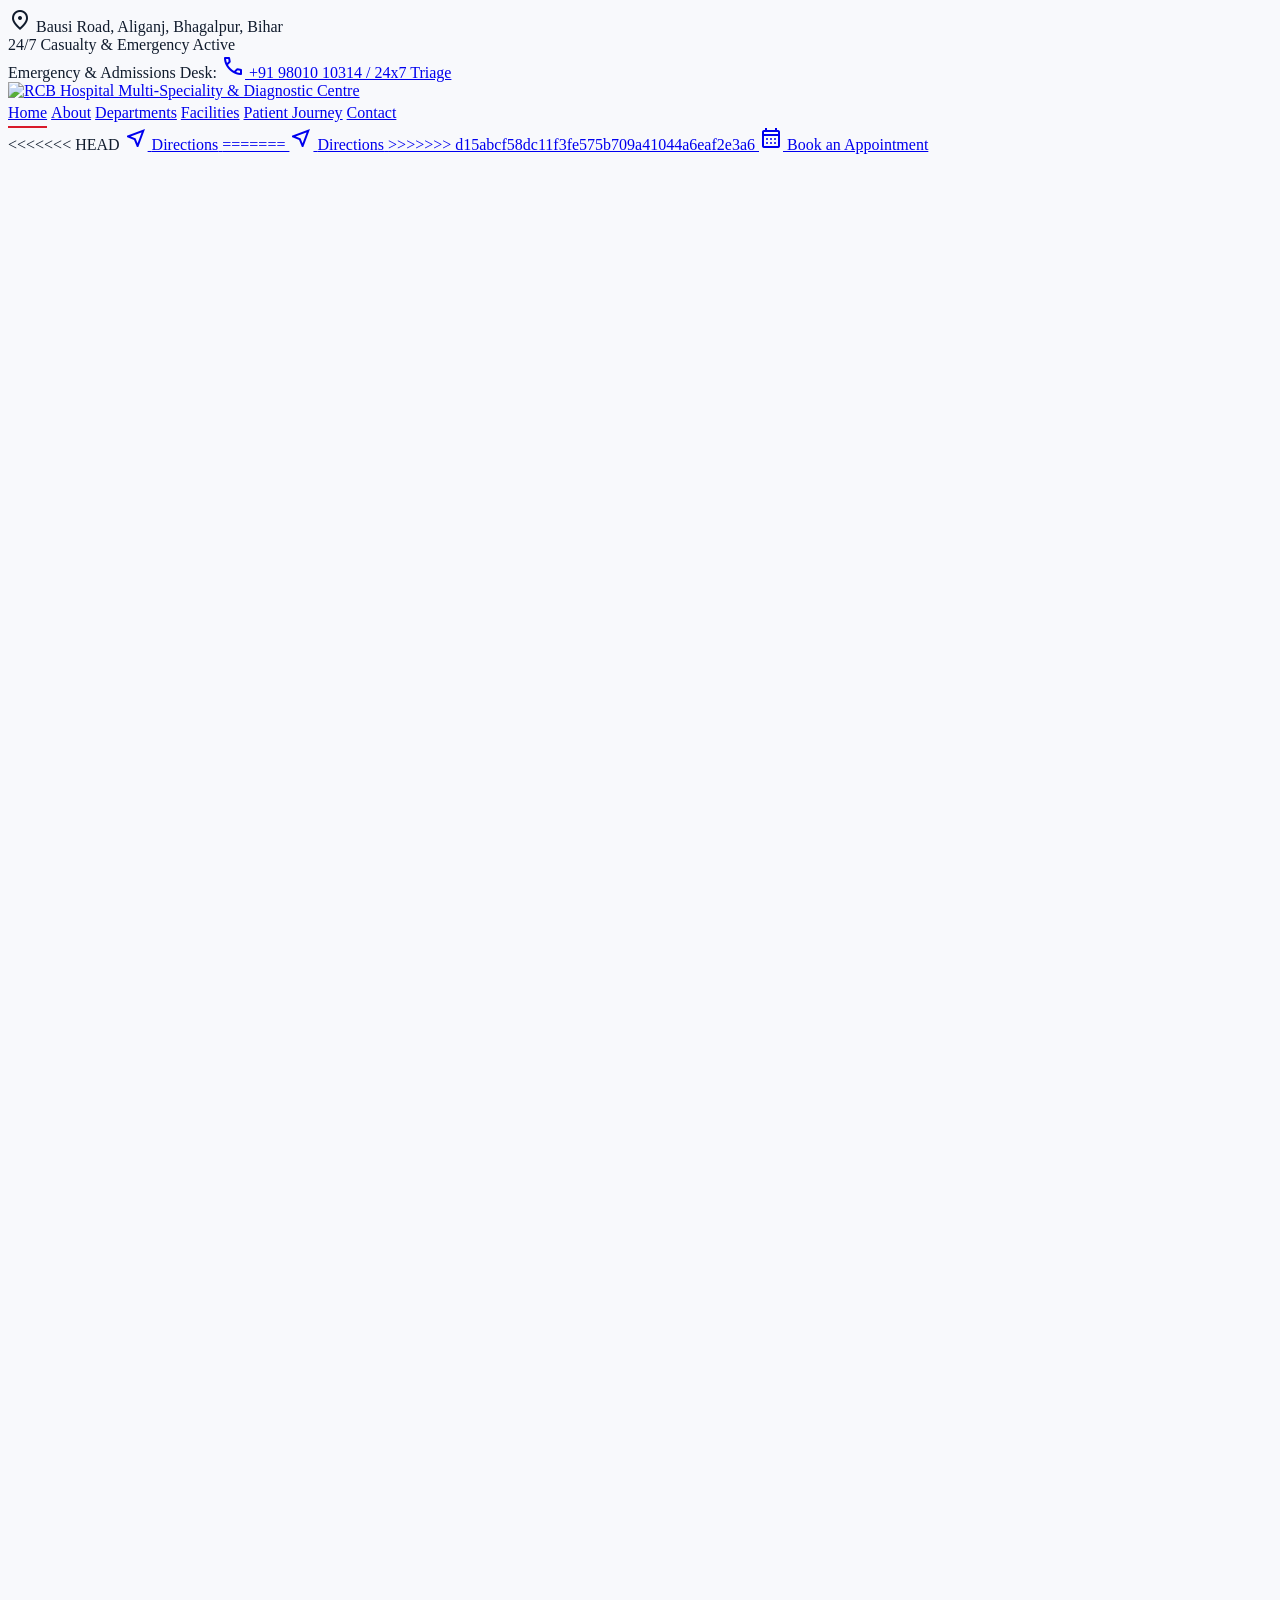
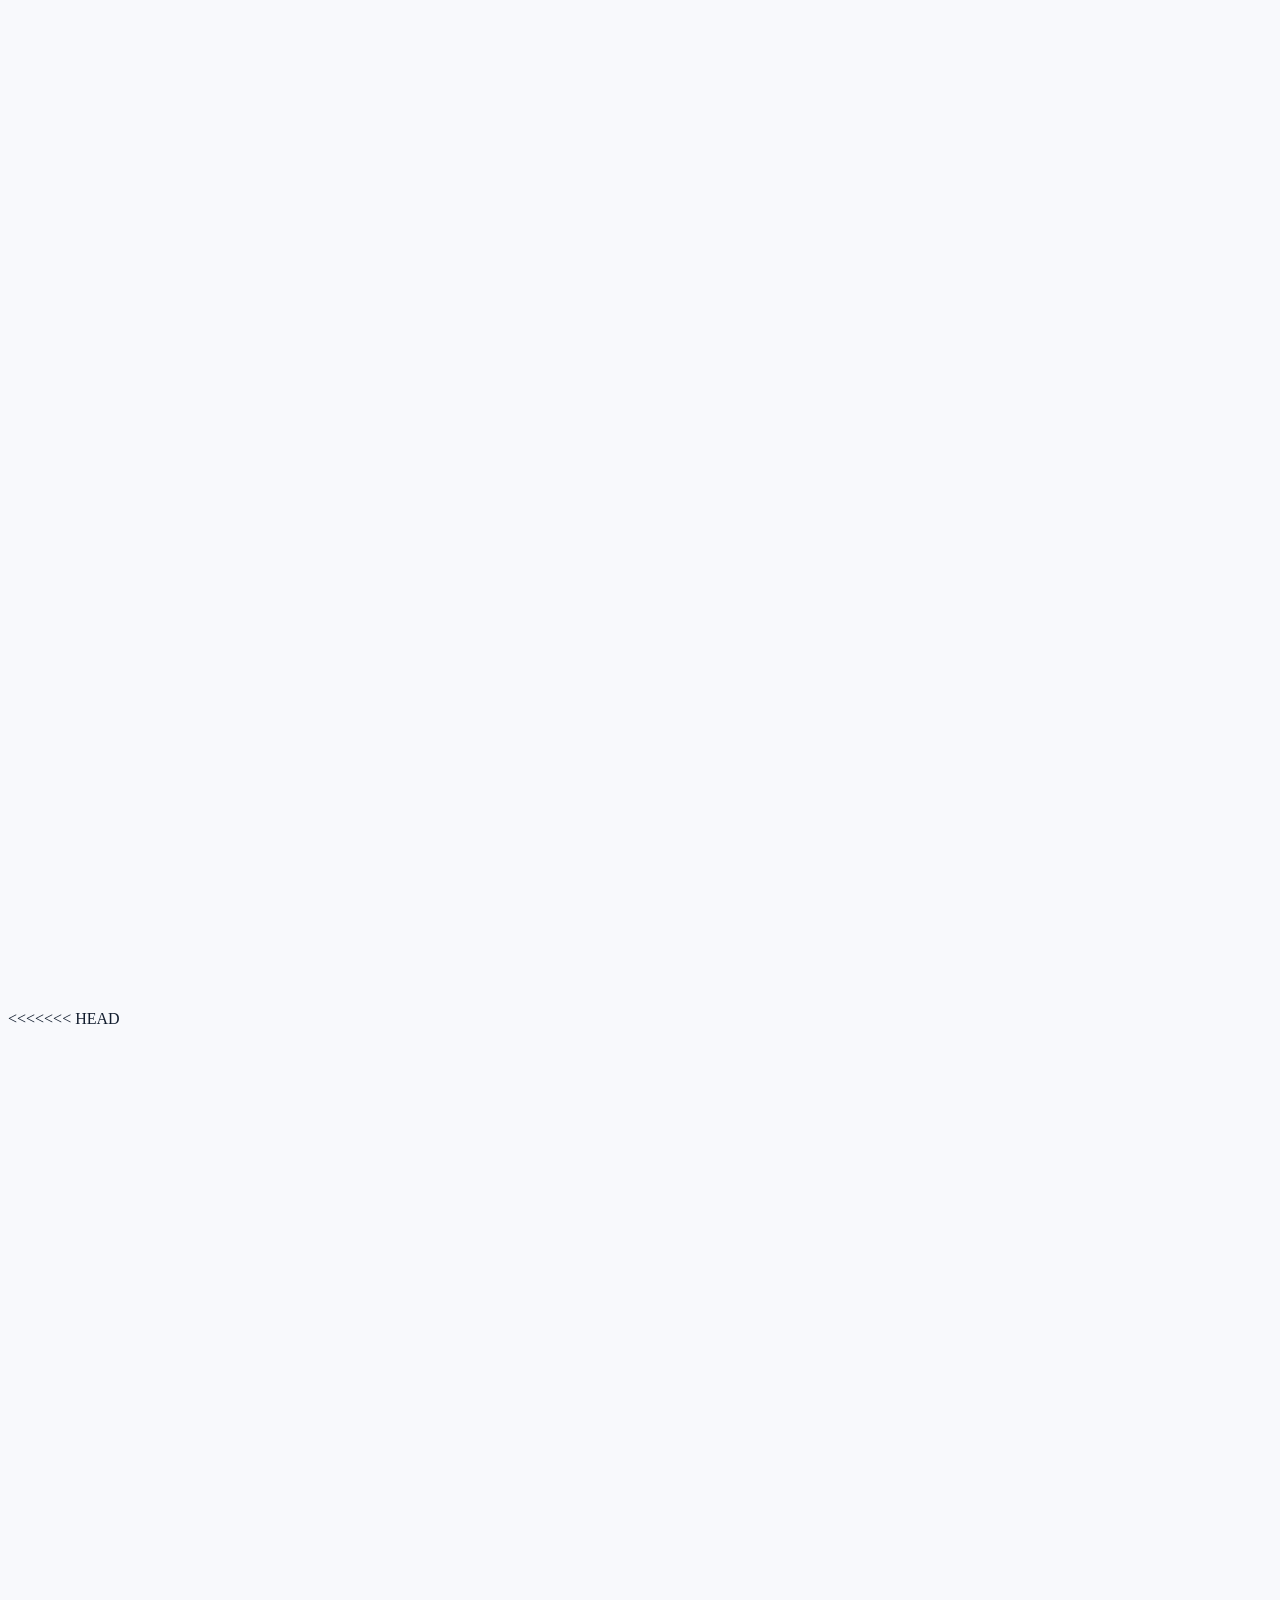
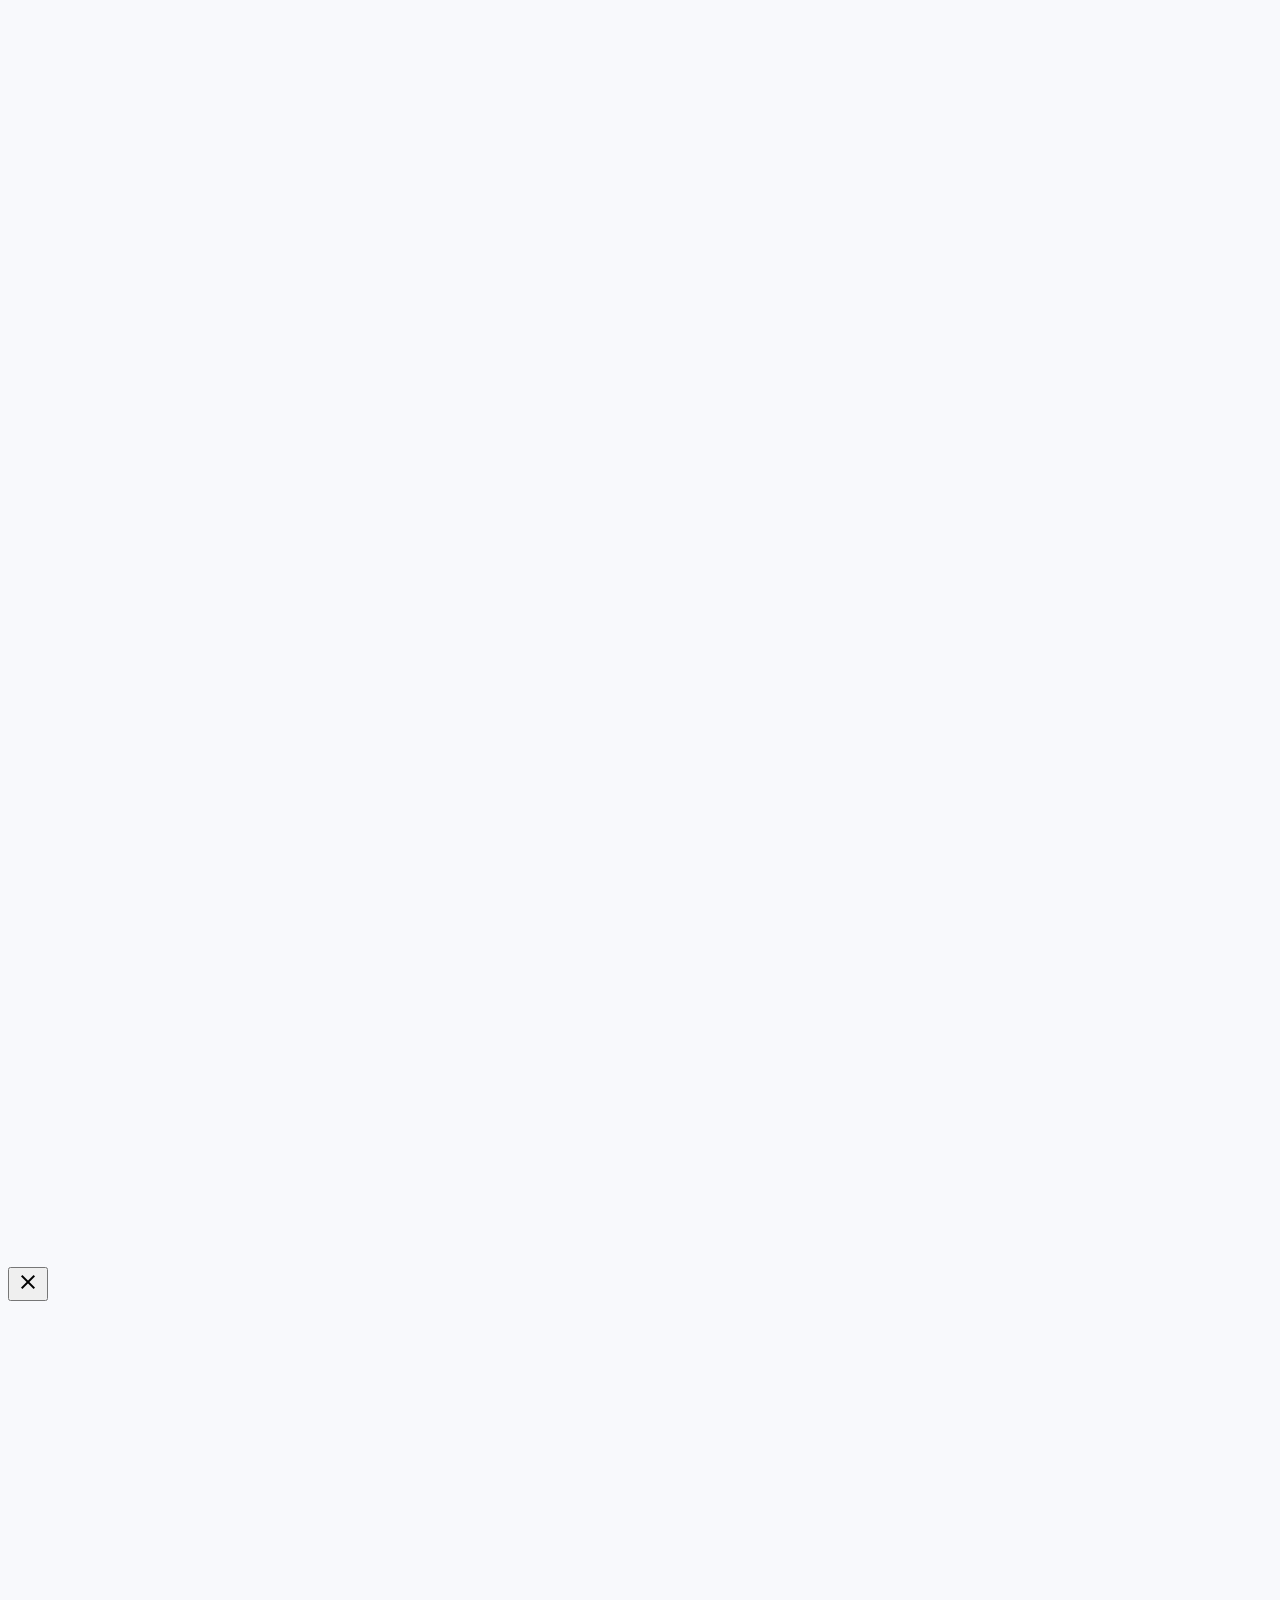
==== commit e4612a5d: "Merge GitHub changes" ====
--- a/index.html
+++ b/index.html
@@ -119,11 +119,19 @@
 </nav>
 <!-- Action Area -->
 <div class="flex items-center gap-3 sm:gap-4">
+<<<<<<< HEAD
 <a class="hidden sm:inline-flex items-center gap-1.5 text-xs font-semibold text-secondary hover:text-[#D91A2A] transition-colors px-2 py-1" href="https://maps.google.com">
 <span class="material-symbols-outlined text-[17px]">near_me</span>
 <span>Directions</span>
 </a>
 <a class="btn-lift inline-flex items-center justify-center gap-2 bg-[#D91A2A] text-white text-xs sm:text-[13px] font-token-bold px-5 sm:px-6 py-2.5 rounded-md shadow-[0_4px_14px_rgba(217,26,42,0.28)] hover:bg-[#b0001a] active:scale-95 transition-all" href="appointment.html">
+=======
+<a class="hidden sm:inline-flex items-center gap-1.5 text-xs font-semibold text-secondary hover:text-[#D91A2A] transition-colors px-2 py-1" href="#location">
+<span class="material-symbols-outlined text-[17px]">near_me</span>
+<span>Directions</span>
+</a>
+<a class="btn-lift inline-flex items-center justify-center gap-2 bg-[#D91A2A] text-white text-xs sm:text-[13px] font-token-bold px-5 sm:px-6 py-2.5 rounded-md shadow-[0_4px_14px_rgba(217,26,42,0.28)] hover:bg-[#b0001a] active:scale-95 transition-all" href="#cta">
+>>>>>>> d15abcf58dc11f3fe575b709a41044a6eaf2e3a6
 <span class="material-symbols-outlined text-[17px]">calendar_month</span>
 <span>Book an Appointment</span>
 </a>
@@ -155,7 +163,11 @@
             A patient-first multi-speciality hospital and diagnostic centre serving Bhagalpur and Eastern Bihar with precision, clinical excellence, and heartfelt human care.
           </p>
 <div class="flex flex-wrap items-center gap-4 pt-1 w-full sm:w-auto">
+<<<<<<< HEAD
 <a class="btn-lift inline-flex items-center justify-center gap-2.5 px-7 py-3.5 rounded-md bg-[#D91A2A] text-white font-token-bold text-sm shadow-[0_8px_20px_rgba(217,26,42,0.25)] hover:bg-[#b0001a] transition-all" href="appointment.html">
+=======
+<a class="btn-lift inline-flex items-center justify-center gap-2.5 px-7 py-3.5 rounded-md bg-[#D91A2A] text-white font-token-bold text-sm shadow-[0_8px_20px_rgba(217,26,42,0.25)] hover:bg-[#b0001a] transition-all" href="#cta">
+>>>>>>> d15abcf58dc11f3fe575b709a41044a6eaf2e3a6
 <span class="material-symbols-outlined text-[19px]">event_available</span>
 <span>Book an Appointment</span>
 </a>
@@ -195,7 +207,11 @@
 <!-- Hospital Facade Architectural Visual (Col 5) with Editorial Floating Overlays -->
 <div class="lg:col-span-5 relative reveal-el" style="transition-delay: 150ms;">
 <div class="relative rounded-2xl overflow-hidden shadow-2xl bg-surface-container border border-neutral-200/80 reveal-img-wrap group">
+<<<<<<< HEAD
 <img alt="RCB Hospital Facade with Grand Entrance in Aliganj, Bhagalpur" class="w-full h-[420px] sm:h-[500px] object-cover object-center" src="image/RCB main door.webp"/>
+=======
+<img alt="RCB Hospital Facade with Grand Entrance in Aliganj, Bhagalpur" class="w-full h-[420px] sm:h-[500px] object-cover object-center" src="RCB main door.webp"/>
+>>>>>>> d15abcf58dc11f3fe575b709a41044a6eaf2e3a6
 <div class="absolute inset-0 bg-gradient-to-t from-[#111315]/90 via-black/25 to-transparent"></div>
 <!-- Overlapping Architectural Plaque -->
 <div class="absolute bottom-5 left-5 right-5 p-4 rounded-xl bg-white/95 backdrop-blur-md border border-white/50 shadow-lg flex items-center justify-between gap-3 transform group-hover:-translate-y-1 transition-transform">
@@ -286,7 +302,11 @@
 <!-- Reception & Patient Coordinator Visual (Col 5) with Overlapping Editorial Frame -->
 <div class="lg:col-span-5 flex flex-col gap-4 reveal-el" style="transition-delay: 150ms;">
 <div class="relative rounded-2xl overflow-hidden shadow-xl bg-surface-container group border border-outline-variant/70 reveal-img-wrap">
+<<<<<<< HEAD
 <img alt="Main Reception Desk and Patient Care Help Desk at RCB Hospital" class="w-full h-[390px] sm:h-[450px] object-cover object-center" src="image/dami doctor image.png"/>
+=======
+<img alt="Main Reception Desk and Patient Care Help Desk at RCB Hospital" class="w-full h-[390px] sm:h-[450px] object-cover object-center" src="RCB counter.webp"/>
+>>>>>>> d15abcf58dc11f3fe575b709a41044a6eaf2e3a6
 <div class="absolute inset-0 bg-gradient-to-t from-[#111315]/85 via-transparent to-transparent"></div>
 <div class="absolute bottom-5 left-5 right-5 text-white">
 <span class="px-2.5 py-1 rounded bg-[#D91A2A] text-white text-[10px] font-token-bold uppercase tracking-wider">Patient Services</span>
@@ -361,7 +381,11 @@
 </div>
 <!-- Lab Image -->
 <div class="lg:col-span-5 relative min-h-[320px] lg:min-h-full reveal-img-wrap">
+<<<<<<< HEAD
 <img alt="Interior of In-house Diagnostic Lab at RCB Hospital Bhagalpur" class="w-full h-full object-cover object-center" src="image/lab dami.webp"/>
+=======
+<img alt="Interior of In-house Diagnostic Lab at RCB Hospital Bhagalpur" class="w-full h-full object-cover object-center" src="RCB website image.webp"/>
+>>>>>>> d15abcf58dc11f3fe575b709a41044a6eaf2e3a6
 <div class="absolute inset-0 bg-gradient-to-t from-[#111315]/80 via-transparent to-transparent lg:bg-gradient-to-r lg:from-[#111315]/95 lg:via-transparent"></div>
 </div>
 </div>
@@ -397,7 +421,11 @@
               24/7 casualty triage, wound dressing, trauma stabilization, IV hydration, and immediate critical medical first-response care.
             </p>
 </div>
+<<<<<<< HEAD
 <a class="inline-flex items-center gap-1.5 text-xs font-token-bold text-[#D91A2A] hover:translate-x-1 transition-transform" href="tel:+919801010314">
+=======
+<a class="inline-flex items-center gap-1.5 text-xs font-token-bold text-[#D91A2A] hover:translate-x-1 transition-transform" href="tel:+918120050000">
+>>>>>>> d15abcf58dc11f3fe575b709a41044a6eaf2e3a6
 <span>Emergency Help Desk</span>
 <span class="material-symbols-outlined text-[16px]">call</span>
 </a>
@@ -503,6 +531,7 @@
 </div>
 </div>
 </section>
+<<<<<<< HEAD
 <!-- 8. FACILITIES & HOSPITAL ENVIRONMENT GALLERY -->
 <section
   class="w-full bg-surface-container-low py-16 lg:py-24 border-b border-outline-variant/60 overflow-hidden"
@@ -1034,6 +1063,83 @@
 
     </div>
   </div>
+=======
+<!-- 8. FACILITIES & HOSPITAL ENVIRONMENT GALLERY (Authentic Assets Asymmetric Rhythm) -->
+<section class="w-full bg-surface-container-low py-16 lg:py-24 border-b border-outline-variant/60" id="facilities">
+<div class="max-w-7xl mx-auto px-4 sm:px-6 lg:px-12 flex flex-col gap-12">
+<div class="flex flex-col md:flex-row md:items-end justify-between gap-6 reveal-el">
+<div class="flex flex-col gap-3 max-w-2xl">
+<div class="flex items-center gap-3">
+<span class="text-xs font-token-bold text-[#D91A2A] uppercase tracking-widest">04 — Verified Facilities</span>
+<div class="h-px w-12 bg-[#D91A2A]/40"></div>
+</div>
+<h2 class="display-heading text-[#111c2d] font-light tracking-tight">
+            Clean, sterile spaces designed for <span class="font-token-bold text-[#111c2d]">dignity &amp; healing</span>.
+          </h2>
+</div>
+<p class="body-copy text-secondary max-w-md">
+          Take a visual tour through our sanitized corridors, dedicated laboratory rooms, and modern consultation cabins in Aliganj, Bhagalpur.
+        </p>
+</div>
+<!-- Editorial Masonry Layout with Authentic Assets -->
+<div class="grid grid-cols-1 md:grid-cols-12 gap-6">
+<!-- Frame 1: Consultation Cabin (Span 7) -->
+<div class="md:col-span-7 relative rounded-2xl overflow-hidden shadow-md group bg-surface-container h-[380px] sm:h-[440px] border border-outline-variant/60 reveal-img-wrap reveal-el">
+<img alt="Doctor Consultation Cabin at RCB Hospital Bhagalpur" class="w-full h-full object-cover" src="RCB website image.webp"/>
+<div class="absolute inset-0 bg-gradient-to-t from-[#111315]/85 via-black/20 to-transparent"></div>
+<div class="absolute bottom-6 left-6 right-6 text-white">
+<span class="px-2.5 py-1 rounded bg-[#D91A2A] text-white text-[10px] font-token-bold uppercase tracking-wider">Consultation Wing</span>
+<h3 class="text-lg sm:text-xl font-token-bold mt-2 text-white">Physician Examination Cabin</h3>
+<p class="body-copy text-neutral-200 mt-1 text-xs">Equipped with digital workstations, examination beds, and private consultation atmosphere.</p>
+</div>
+</div>
+<!-- Frame 2: Patient Care Corridor (Span 5) -->
+<div class="md:col-span-5 relative rounded-2xl overflow-hidden shadow-md group bg-surface-container h-[380px] sm:h-[440px] border border-outline-variant/60 reveal-img-wrap reveal-el" style="transition-delay: 150ms;">
+<img alt="Patient Care Transit Corridor at RCB Hospital" class="w-full h-full object-cover" src="RCB rute.webp"/>
+<div class="absolute inset-0 bg-gradient-to-t from-[#111315]/85 via-black/20 to-transparent"></div>
+<div class="absolute bottom-6 left-6 right-6 text-white">
+<span class="px-2.5 py-1 rounded bg-white text-[#111c2d] text-[10px] font-token-bold uppercase tracking-wider">Internal Facilities</span>
+<h3 class="text-lg sm:text-xl font-token-bold mt-2 text-white">Patient Transit Corridor</h3>
+<p class="body-copy text-neutral-200 mt-1 text-xs">Illuminated, sterile access hallways connecting reception, lab, and observation wards.</p>
+</div>
+</div>
+<!-- Frame 3: Flagship Diagnostic Lab (Span 5) -->
+<div class="md:col-span-5 relative rounded-2xl overflow-hidden shadow-md group bg-surface-container h-[360px] border border-outline-variant/60 reveal-img-wrap reveal-el">
+<img alt="Diagnostic Lab Entrance and Testing Suite at RCB Hospital" class="w-full h-full object-cover" src="RCB cabin.webp"/>
+<div class="absolute inset-0 bg-gradient-to-t from-[#111315]/85 via-black/20 to-transparent"></div>
+<div class="absolute bottom-6 left-6 right-6 text-white">
+<span class="px-2.5 py-1 rounded bg-[#D91A2A] text-white text-[10px] font-token-bold uppercase tracking-wider">Diagnostics</span>
+<h3 class="text-lg font-token-bold mt-2 text-white">Diagnostic Laboratory Suite</h3>
+<p class="body-copy text-neutral-200 mt-1 text-xs">Computerized testing equipment with high hygiene and safety protocols.</p>
+</div>
+</div>
+<!-- Frame 4: Reception & Sanitization Card (Span 7) -->
+<div class="md:col-span-7 grid grid-cols-1 sm:grid-cols-2 gap-6">
+<div class="relative rounded-2xl overflow-hidden shadow-md group bg-surface-container h-[360px] border border-outline-variant/60 reveal-img-wrap reveal-el" style="transition-delay: 100ms;">
+<img alt="Reception counter at RCB Hospital" class="w-full h-full object-cover" src="RCB counter.webp"/>
+<div class="absolute inset-0 bg-gradient-to-t from-[#111315]/85 via-black/20 to-transparent"></div>
+<div class="absolute bottom-5 left-5 right-5 text-white">
+<h4 class="text-base font-token-bold text-white">Front Coordination Desk</h4>
+<p class="body-copy text-neutral-200 text-xs">Patient onboarding and diagnostic registration.</p>
+</div>
+</div>
+<div class="p-6 rounded-2xl bg-surface-container-lowest border border-outline-variant/60 shadow-sm flex flex-col justify-between h-[360px] reveal-el" style="transition-delay: 200ms;">
+<div class="flex flex-col gap-3">
+<div class="w-12 h-12 rounded-xl bg-emerald-100 text-emerald-800 flex items-center justify-center">
+<span class="material-symbols-outlined text-[24px]">verified</span>
+</div>
+<h4 class="text-lg font-token-bold text-[#111c2d]">Sanitization Protocols</h4>
+<p class="body-copy text-secondary leading-relaxed text-sm">
+                Scheduled clinical disinfection routines across all patient contact zones, diagnostic tools, and observation areas to eliminate hospital-acquired infection risks.
+              </p>
+</div>
+<div class="pt-4 border-t border-outline-variant/60 flex items-center justify-between">
+<span class="text-xs font-token-bold text-emerald-700 uppercase tracking-wider">Clinical Safety Standards</span>
+<span class="material-symbols-outlined text-emerald-700 text-[20px]">check_circle</span>
+</div>
+</div>
+</div>
+>>>>>>> d15abcf58dc11f3fe575b709a41044a6eaf2e3a6
 </div>
 </div>
 </section>
@@ -1083,6 +1189,7 @@
 </div>
 </div>
 <!-- Quality Matrix Card -->
+<<<<<<< HEAD
 <div
   class="lg:col-span-6 bg-surface-container-low p-8 sm:p-10 rounded-2xl border border-outline-variant/60 flex flex-col gap-6 reveal-el"
   style="transition-delay: 150ms;"
@@ -1158,6 +1265,37 @@
     </p>
   </div>
 
+=======
+<div class="lg:col-span-6 bg-surface-container-low p-8 sm:p-10 rounded-2xl border border-outline-variant/60 flex flex-col gap-6 reveal-el" style="transition-delay: 150ms;">
+<h3 class="text-xl font-token-bold text-[#111c2d]">Institutional Clinical Highlights</h3>
+<div class="grid grid-cols-2 gap-4 sm:gap-6">
+<div class="p-4 rounded-xl bg-surface-container-lowest border border-outline-variant/60 shadow-sm">
+<span class="text-3xl font-token-bold text-[#D91A2A]">24 / 7</span>
+<p class="text-xs font-semibold text-[#111c2d] mt-1">Observation Wards</p>
+<p class="body-copy text-[11px] text-secondary mt-0.5">Constant nursing and emergency readiness</p>
+</div>
+<div class="p-4 rounded-xl bg-surface-container-lowest border border-outline-variant/60 shadow-sm">
+<span class="text-3xl font-token-bold text-[#D91A2A]">&lt; 30 min</span>
+<p class="text-xs font-semibold text-[#111c2d] mt-1">Emergency Blood Counts</p>
+<p class="body-copy text-[11px] text-secondary mt-0.5">Stat lab turnaround for urgent cases</p>
+</div>
+<div class="p-4 rounded-xl bg-surface-container-lowest border border-outline-variant/60 shadow-sm">
+<span class="text-3xl font-token-bold text-[#D91A2A]">100%</span>
+<p class="text-xs font-semibold text-[#111c2d] mt-1">Sterilized Equipment</p>
+<p class="body-copy text-[11px] text-secondary mt-0.5">Autoclaved instruments and single-use kits</p>
+</div>
+<div class="p-4 rounded-xl bg-surface-container-lowest border border-outline-variant/60 shadow-sm">
+<span class="text-3xl font-token-bold text-[#D91A2A]">Aliganj</span>
+<p class="text-xs font-semibold text-[#111c2d] mt-1">Central Bhagalpur</p>
+<p class="body-copy text-[11px] text-secondary mt-0.5">Easily accessible road network</p>
+</div>
+</div>
+<div class="p-4 rounded-xl bg-surface-container border border-outline-variant/60 flex items-center gap-3">
+<span class="material-symbols-outlined text-[#D91A2A] text-[24px]">support_agent</span>
+<p class="body-copy text-secondary text-xs">
+              Our care coordinators assist patients in local dialects to ensure instructions are understood clearly.
+            </p>
+>>>>>>> d15abcf58dc11f3fe575b709a41044a6eaf2e3a6
 </div>
 </div>
 </div>
@@ -1217,7 +1355,11 @@
 <span class="material-symbols-outlined text-[18px]">near_me</span>
 <span>Get Directions on Maps</span>
 </a>
+<<<<<<< HEAD
 <a class="btn-lift inline-flex items-center gap-2 px-5 py-3 rounded-md bg-surface-container text-[#111c2d] text-xs sm:text-sm font-medium hover:bg-neutral-200 transition-colors border border-outline-variant/60" href="tel:+919801010314">
+=======
+<a class="btn-lift inline-flex items-center gap-2 px-5 py-3 rounded-md bg-surface-container text-[#111c2d] text-xs sm:text-sm font-medium hover:bg-neutral-200 transition-colors border border-outline-variant/60" href="tel:+918120050000">
+>>>>>>> d15abcf58dc11f3fe575b709a41044a6eaf2e3a6
 <span class="material-symbols-outlined text-[18px]">call</span>
 <span>Call Help Desk</span>
 </a>
@@ -1266,6 +1408,7 @@
           Whether you require same-day diagnostic blood testing, specialist physician consultation, or emergency care, our clinical staff in Aliganj is ready to assist your family.
         </p>
 <div class="flex flex-wrap items-center justify-center gap-4 pt-4 w-full sm:w-auto">
+<<<<<<< HEAD
 <a 
   class="btn-lift inline-flex items-center justify-center gap-2.5 px-8 py-4 rounded-md bg-[#D91A2A] text-white font-token-bold text-sm hover:bg-red-700 transition-all shadow-[0_8px_25px_rgba(217,26,42,0.35)] active:scale-95" 
   href="appointment.html"
@@ -1274,6 +1417,13 @@
 <span>Book an Appointment</span>
 </a>
 <a class="btn-lift inline-flex items-center justify-center gap-2 px-7 py-4 rounded-md bg-neutral-900 text-neutral-200 font-semibold text-sm hover:bg-neutral-800 hover:text-white transition-all border border-neutral-700" href="tel:+919801010314">
+=======
+<a class="btn-lift inline-flex items-center justify-center gap-2.5 px-8 py-4 rounded-md bg-[#D91A2A] text-white font-token-bold text-sm hover:bg-red-700 transition-all shadow-[0_8px_25px_rgba(217,26,42,0.35)] active:scale-95" href="tel:+918120050000">
+<span class="material-symbols-outlined text-[20px]">calendar_month</span>
+<span>Book an Appointment</span>
+</a>
+<a class="btn-lift inline-flex items-center justify-center gap-2 px-7 py-4 rounded-md bg-neutral-900 text-neutral-200 font-semibold text-sm hover:bg-neutral-800 hover:text-white transition-all border border-neutral-700" href="tel:+918120050000">
+>>>>>>> d15abcf58dc11f3fe575b709a41044a6eaf2e3a6
 <span class="material-symbols-outlined text-[20px]">phone_in_talk</span>
 <span>Contact Reception</span>
 </a>
@@ -1292,7 +1442,11 @@
 <!-- Hospital Overview (Col 5) -->
 <div class="lg:col-span-5 flex flex-col gap-4">
 <a class="inline-block" href="#hero">
+<<<<<<< HEAD
 <img alt="RCB Hospital Multi-Speciality &amp; Diagnostic Centre" class="h-10 w-auto object-contain brightness-110" src="image/RCB front.webp"/>
+=======
+<img alt="RCB Hospital Multi-Speciality &amp; Diagnostic Centre" class="h-10 w-auto object-contain brightness-110" src="RCB front.webp"/>
+>>>>>>> d15abcf58dc11f3fe575b709a41044a6eaf2e3a6
 </a>
 <p class="body-copy text-neutral-400 max-w-sm leading-relaxed text-xs">
           A Multi-Speciality Hospital &amp; Diagnostic Centre serving Bhagalpur, Aliganj, Bausi, and neighboring districts of Eastern Bihar with dedicated clinical care and diagnostic integrity.
@@ -1339,7 +1493,11 @@
 <span class="font-medium text-neutral-200">RCB Hospital</span>
 <span>Bausi Road, Aliganj</span>
 <span>Bhagalpur, Bihar — 812005</span>
+<<<<<<< HEAD
 <span class="text-red-400 pt-1 font-semibold">Desk: +91 98010 10314</span>
+=======
+<span class="text-red-400 pt-1 font-semibold">Desk: +91 94312 00000</span>
+>>>>>>> d15abcf58dc11f3fe575b709a41044a6eaf2e3a6
 </address>
 </div>
 </div>
@@ -1353,6 +1511,7 @@
 </div>
 </div>
 </footer>
+<<<<<<< HEAD
 <!-- BACK TO TOP BUTTON -->
 <button
   id="backToTop"
@@ -1372,4 +1531,8 @@
   </span>
 </button>
 <script src="script.js"></script>
-</body></html>+</body></html>
+=======
+<script src="script.js"></script>
+</body></html>
+>>>>>>> d15abcf58dc11f3fe575b709a41044a6eaf2e3a6
--- a/style.css
+++ b/style.css
@@ -1,3 +1,4 @@
+<<<<<<< HEAD
 
     :root {
       --font-1: 'Plus Jakarta Sans', -apple-system, BlinkMacSystemFont, "Segoe UI", Roboto, sans-serif;
@@ -352,4 +353,115 @@
 }
 html {
   scroll-behavior: smooth;
-}+}
+=======
+
+    :root {
+      --font-1: 'Plus Jakarta Sans', -apple-system, BlinkMacSystemFont, "Segoe UI", Roboto, sans-serif;
+      --text-size-primary: 15px;
+      --font-bold: 700;
+    }
+    
+    html, body {
+      font-family: var(--font-1);
+      overflow-x: hidden;
+      overflow-y: auto;
+      min-height: 100%;
+      height: auto;
+      color: #111c2d;
+      background-color: #f8f9fc;
+      -webkit-font-smoothing: antialiased;
+      -moz-osx-font-smoothing: grayscale;
+    }
+    
+    * {
+      font-family: inherit;
+    }
+    
+    .display-heading {
+      font-size: clamp(26px, 1.5492957746vw + 1.6901408451rem, 50px);
+      line-height: 1.15;
+      letter-spacing: -0.025em;
+    }
+    
+    .body-copy {
+      font-size: var(--text-size-primary);
+      font-weight: 300;
+      line-height: 1.65;
+    }
+    
+    .font-token-bold {
+      font-weight: var(--font-bold);
+    }
+
+    /* Editorial Micro-Interactions */
+    .btn-lift {
+      transition: transform 0.25s cubic-bezier(0.16, 1, 0.3, 1), box-shadow 0.25s cubic-bezier(0.16, 1, 0.3, 1), background-color 0.2s ease;
+    }
+    .btn-lift:hover {
+      transform: translateY(-2px);
+    }
+    .btn-lift:active {
+      transform: translateY(0);
+    }
+
+    .nav-editorial-link {
+      position: relative;
+      display: inline-flex;
+      align-items: center;
+      padding: 0.25rem 0;
+    }
+    .nav-editorial-link::after {
+      content: '';
+      position: absolute;
+      bottom: -2px;
+      left: 0;
+      width: 0%;
+      height: 2px;
+      background-color: #D91A2A;
+      transition: width 0.3s cubic-bezier(0.16, 1, 0.3, 1);
+    }
+    .nav-editorial-link:hover::after,
+    .nav-editorial-link.active::after {
+      width: 100%;
+    }
+
+    /* Scroll Reveals */
+    .reveal-el {
+      opacity: 0;
+      transform: translateY(24px);
+      transition: opacity 0.85s cubic-bezier(0.16, 1, 0.3, 1), transform 0.85s cubic-bezier(0.16, 1, 0.3, 1);
+      will-change: opacity, transform;
+    }
+    .reveal-el.is-revealed {
+      opacity: 1;
+      transform: translateY(0);
+    }
+
+    .reveal-img-wrap {
+      overflow: hidden;
+      position: relative;
+    }
+    .reveal-img-wrap img {
+      transform: scale(1.05);
+      transition: transform 1.1s cubic-bezier(0.16, 1, 0.3, 1), filter 0.5s ease;
+      will-change: transform;
+    }
+    .reveal-img-wrap.is-revealed img {
+      transform: scale(1.0);
+    }
+    .reveal-img-wrap:hover img {
+      transform: scale(1.035);
+    }
+
+    @media (prefers-reduced-motion: reduce) {
+      .reveal-el, .reveal-img-wrap img {
+        opacity: 1 !important;
+        transform: none !important;
+        transition: none !important;
+      }
+      .btn-lift:hover {
+        transform: none !important;
+      }
+    }
+>>>>>>> d15abcf58dc11f3fe575b709a41044a6eaf2e3a6
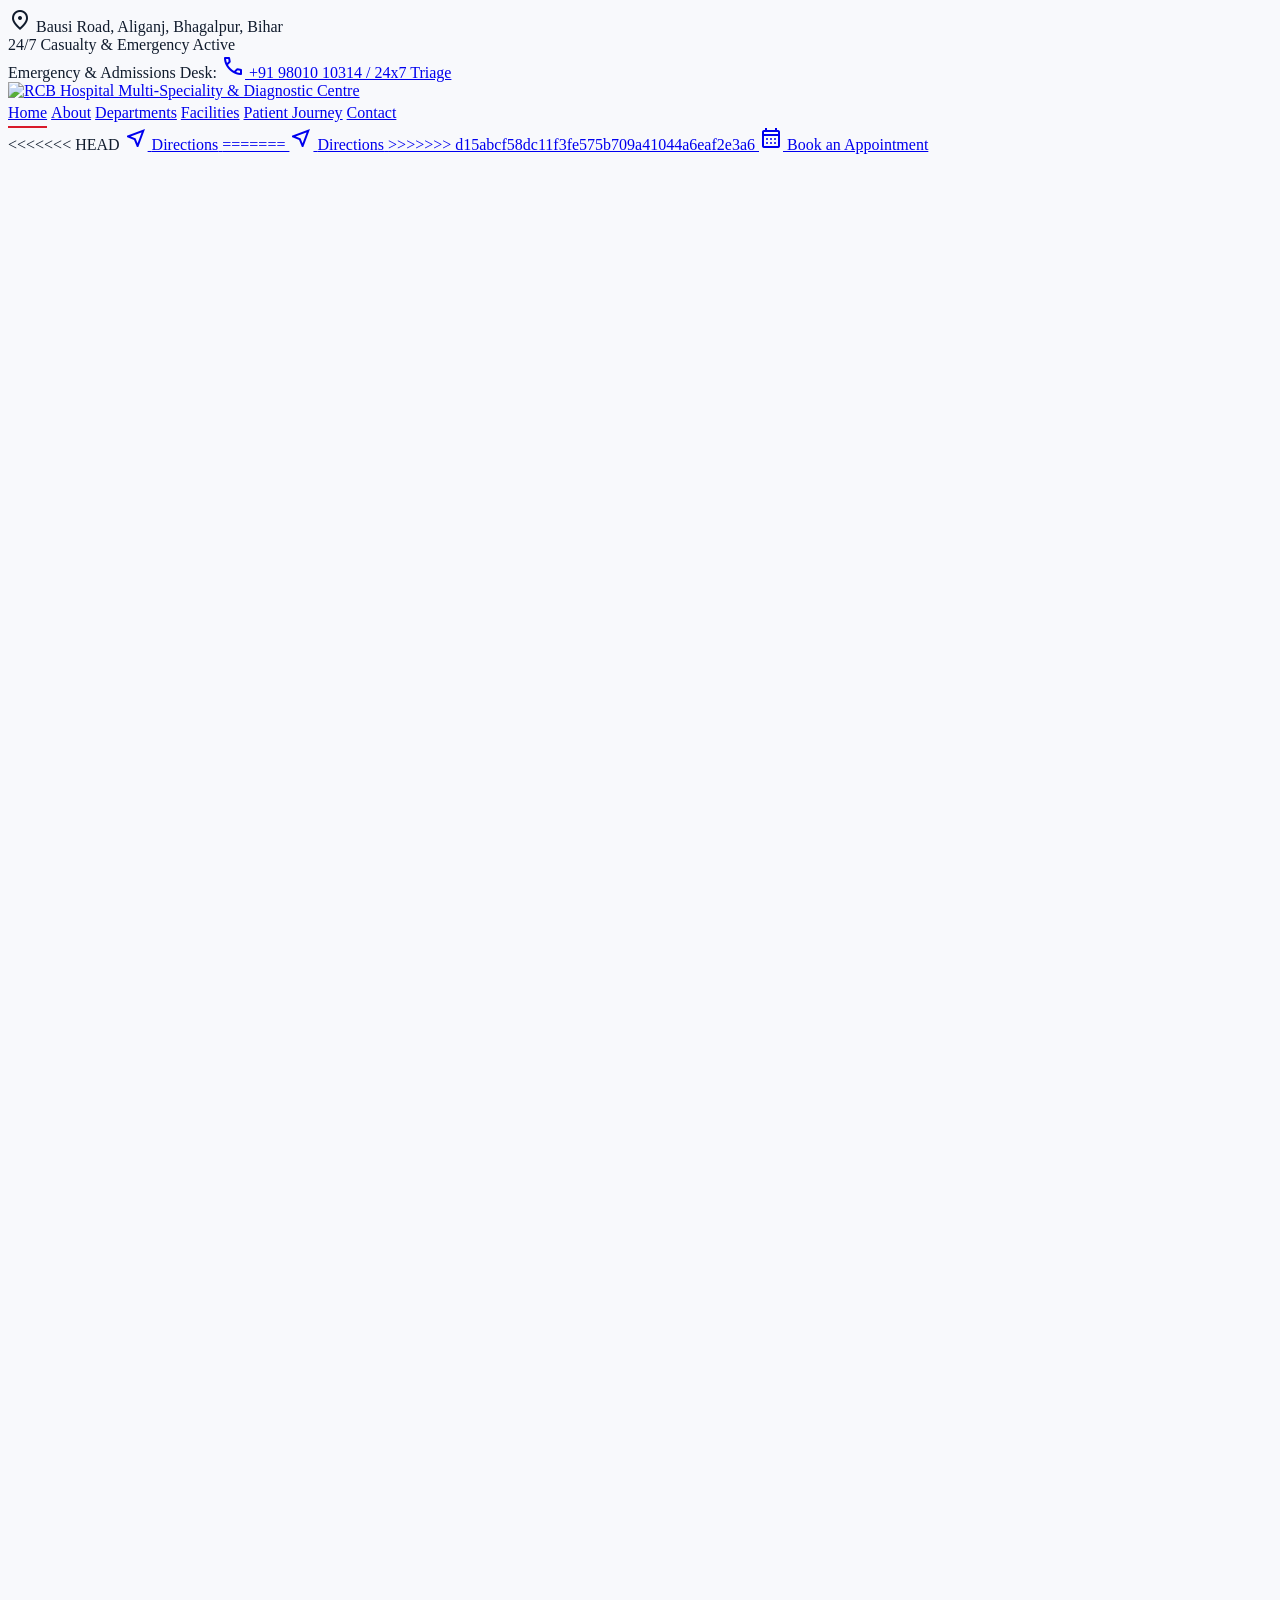
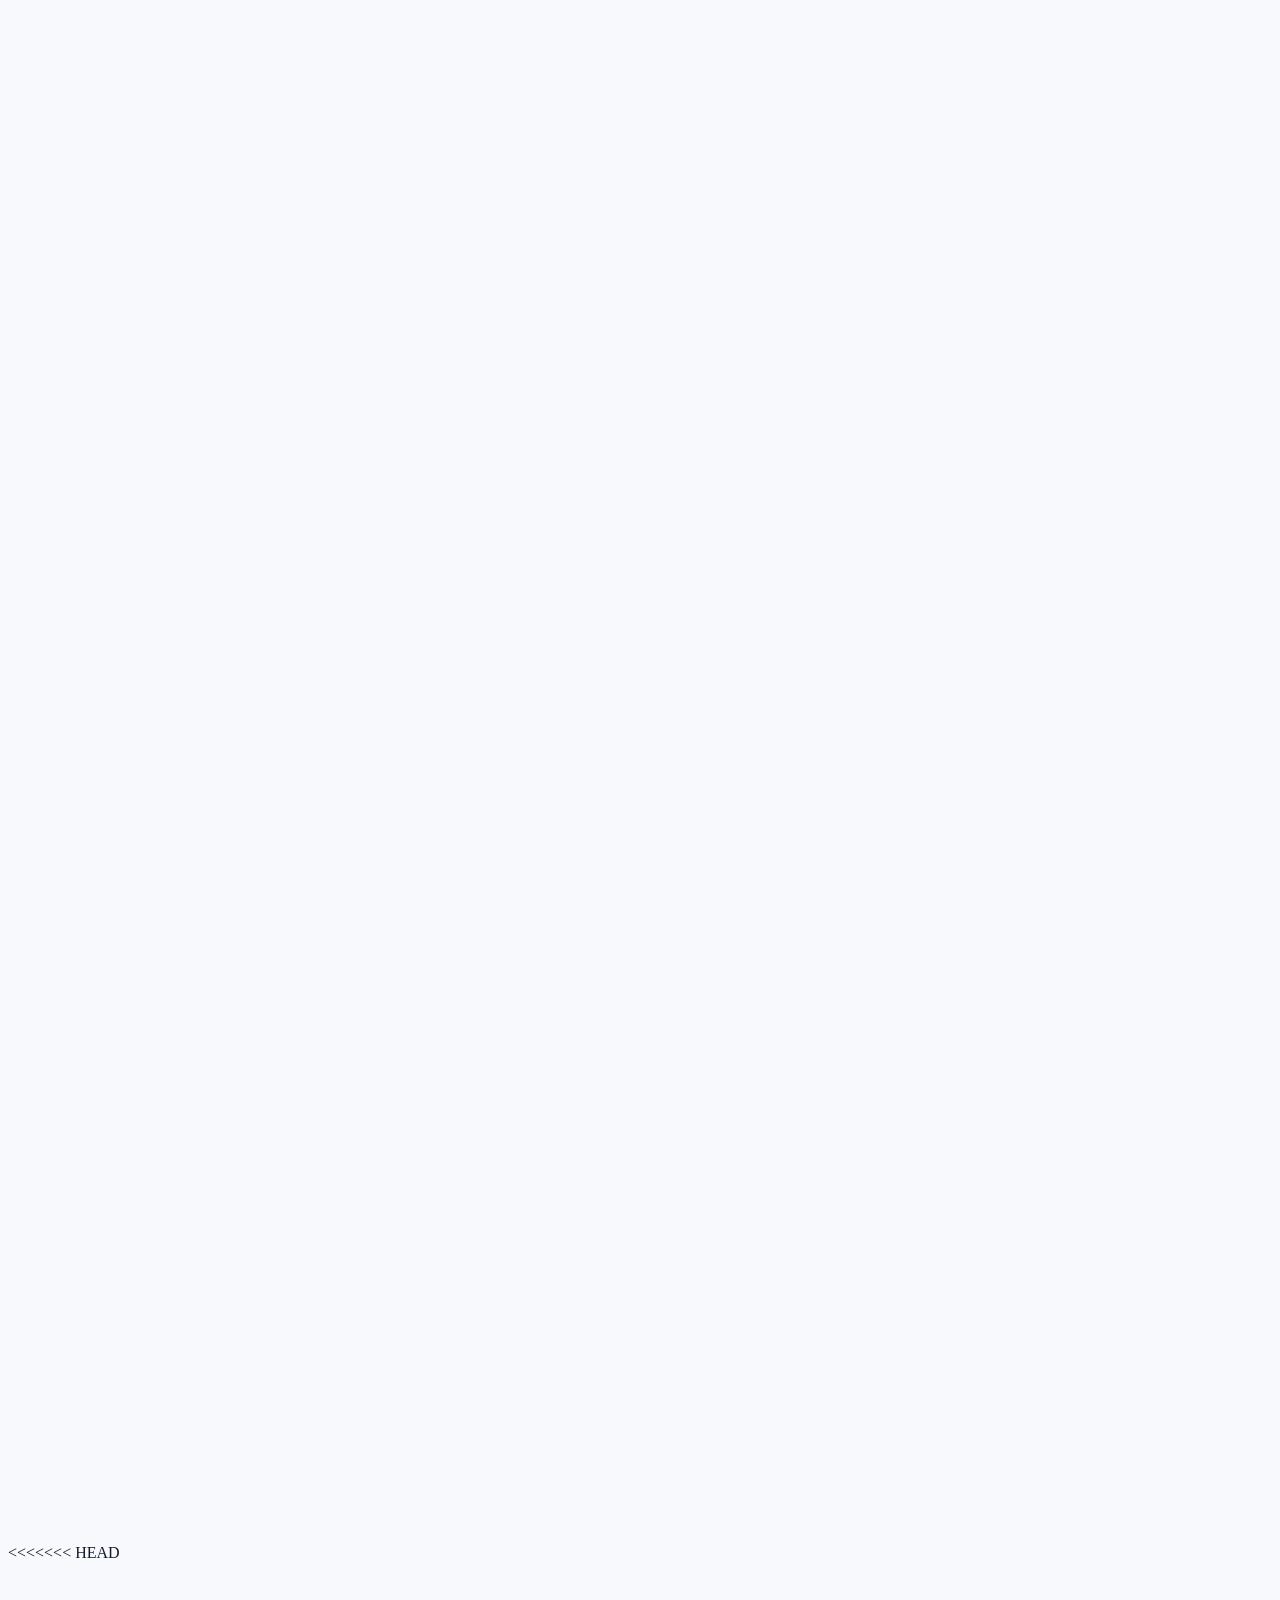
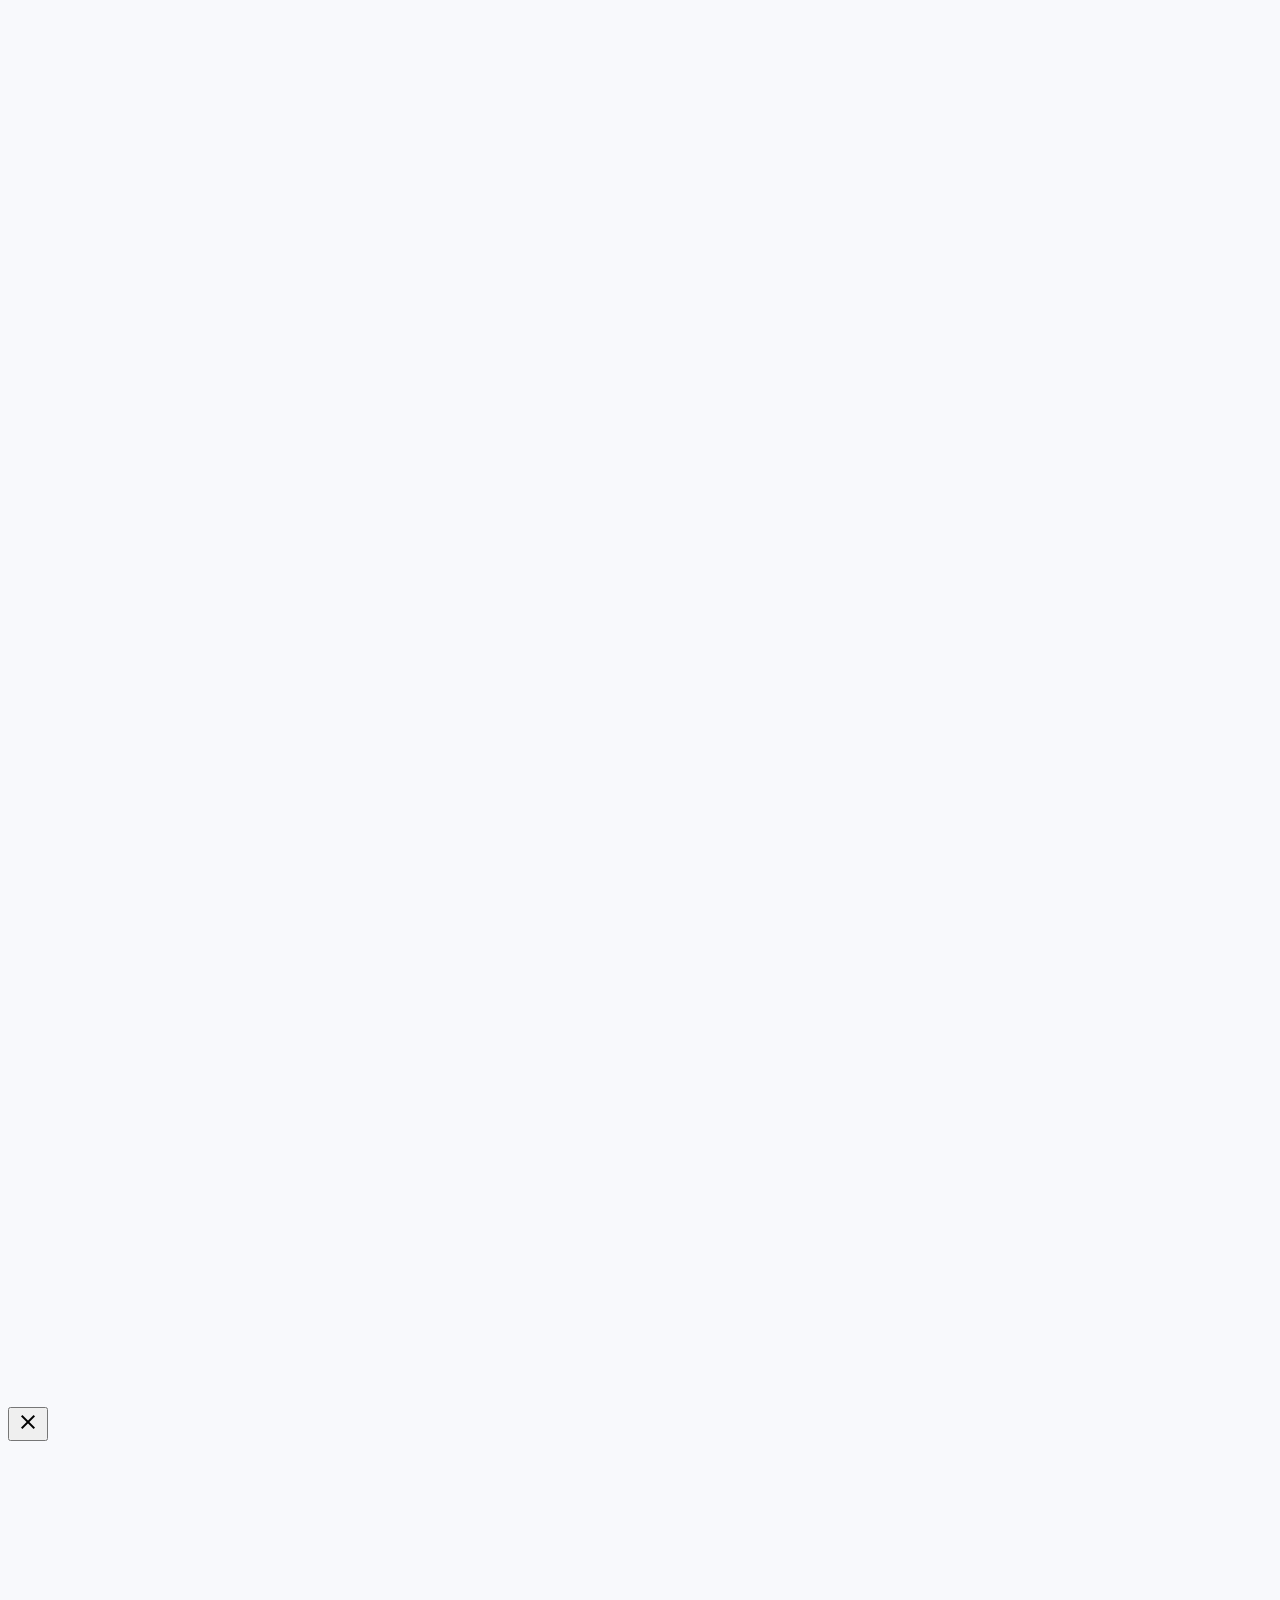
==== commit 7e2c6ef3: "Refactor image source paths in index.html Updated image source paths to remove 'image/' prefix for c" ====
--- a/index.html
+++ b/index.html
@@ -208,7 +208,7 @@
 <div class="lg:col-span-5 relative reveal-el" style="transition-delay: 150ms;">
 <div class="relative rounded-2xl overflow-hidden shadow-2xl bg-surface-container border border-neutral-200/80 reveal-img-wrap group">
 <<<<<<< HEAD
-<img alt="RCB Hospital Facade with Grand Entrance in Aliganj, Bhagalpur" class="w-full h-[420px] sm:h-[500px] object-cover object-center" src="image/RCB main door.webp"/>
+<img alt="RCB Hospital Facade with Grand Entrance in Aliganj, Bhagalpur" class="w-full h-[420px] sm:h-[500px] object-cover object-center" src="RCB main door.webp"/>
 =======
 <img alt="RCB Hospital Facade with Grand Entrance in Aliganj, Bhagalpur" class="w-full h-[420px] sm:h-[500px] object-cover object-center" src="RCB main door.webp"/>
 >>>>>>> d15abcf58dc11f3fe575b709a41044a6eaf2e3a6
@@ -303,7 +303,7 @@
 <div class="lg:col-span-5 flex flex-col gap-4 reveal-el" style="transition-delay: 150ms;">
 <div class="relative rounded-2xl overflow-hidden shadow-xl bg-surface-container group border border-outline-variant/70 reveal-img-wrap">
 <<<<<<< HEAD
-<img alt="Main Reception Desk and Patient Care Help Desk at RCB Hospital" class="w-full h-[390px] sm:h-[450px] object-cover object-center" src="image/dami doctor image.png"/>
+<img alt="Main Reception Desk and Patient Care Help Desk at RCB Hospital" class="w-full h-[390px] sm:h-[450px] object-cover object-center" src="dami doctor image.png"/>
 =======
 <img alt="Main Reception Desk and Patient Care Help Desk at RCB Hospital" class="w-full h-[390px] sm:h-[450px] object-cover object-center" src="RCB counter.webp"/>
 >>>>>>> d15abcf58dc11f3fe575b709a41044a6eaf2e3a6
@@ -382,7 +382,7 @@
 <!-- Lab Image -->
 <div class="lg:col-span-5 relative min-h-[320px] lg:min-h-full reveal-img-wrap">
 <<<<<<< HEAD
-<img alt="Interior of In-house Diagnostic Lab at RCB Hospital Bhagalpur" class="w-full h-full object-cover object-center" src="image/lab dami.webp"/>
+<img alt="Interior of In-house Diagnostic Lab at RCB Hospital Bhagalpur" class="w-full h-full object-cover object-center" src="lab dami.webp"/>
 =======
 <img alt="Interior of In-house Diagnostic Lab at RCB Hospital Bhagalpur" class="w-full h-full object-cover object-center" src="RCB website image.webp"/>
 >>>>>>> d15abcf58dc11f3fe575b709a41044a6eaf2e3a6
@@ -633,7 +633,7 @@
 
           <!-- IMAGE -->
           <img
-            src="image/RCB cabin.webp"
+            src="RCB cabin.webp"
             alt="RCB Hospital Facilities"
             class="w-full h-full object-cover transition-transform duration-1000 ease-out group-hover:scale-105"
           />
@@ -699,7 +699,7 @@
 
   <!-- COMPLETELY BLURRED IMAGE -->
   <img
-    src="image/RCB counter.webp"
+    src="RCB counter.webp"
     alt=""
     aria-hidden="true"
     class="absolute inset-[-30px] w-[calc(100%+60px)] h-[calc(100%+60px)] object-cover"
@@ -742,7 +742,7 @@
          group-hover:scale-105"
 >
   <img
-    src="image/dami patient and doctor.jpg"
+    src="dami patient and doctor.jpg"
     alt="RCB Hospital Consultation"
     class="w-full h-full object-cover"
   />
@@ -770,7 +770,7 @@
          group-hover:scale-105"
 >
   <img
-    src="image/RCB counter.webp"
+    src="RCB counter.webp"
     alt="RCB Hospital Reception"
     class="w-full h-full object-cover"
   />
@@ -795,7 +795,7 @@
 >
 
   <img
-    src="image/RCB cabin.webp"
+    src="RCB cabin.webp"
     alt="RCB Hospital Facilities"
     class="w-full h-full object-cover
            transition-transform duration-[1200ms] ease-out
@@ -983,7 +983,7 @@
           class="gallery-card gallery-card-1 lg:col-span-4 h-[260px] sm:h-[300px] lg:h-[340px] rounded-2xl overflow-hidden border border-white/15 bg-white/5 shadow-2xl"
         >
           <img
-            src="image/dami patient and doctor.jpg"
+            src="dami patient and doctor.jpg"
             alt="RCB Hospital Consultation Cabin"
             class="w-full h-full object-cover"
           />
@@ -1001,7 +1001,7 @@
           class="gallery-card gallery-card-2 lg:col-span-2 h-[260px] sm:h-[300px] lg:h-[340px] rounded-2xl overflow-hidden border border-white/15 bg-white/5 shadow-2xl"
         >
           <img
-            src="image/dami pat and doc.jpg"
+            src="dami pat and doc.jpg"
             alt="RCB Hospital Patient Corridor"
             class="w-full h-full object-cover"
           />
@@ -1017,7 +1017,7 @@
           class="gallery-card gallery-card-3 lg:col-span-2 h-[240px] sm:h-[280px] lg:h-[260px] rounded-2xl overflow-hidden border border-white/15 bg-white/5 shadow-2xl"
         >
           <img
-            src="image/RCB cabin.webp"
+            src="RCB cabin.webp"
             alt="RCB Hospital Diagnostic Laboratory"
             class="w-full h-full object-cover"
           />
@@ -1033,7 +1033,7 @@
           class="gallery-card gallery-card-4 lg:col-span-2 h-[240px] sm:h-[280px] lg:h-[260px] rounded-2xl overflow-hidden border border-white/15 bg-white/5 shadow-2xl"
         >
           <img
-            src="image/RCB counter.webp"
+            src="RCB counter.webp"
             alt="RCB Hospital Reception Counter"
             class="w-full h-full object-cover"
           />
@@ -1049,7 +1049,7 @@
           class="gallery-card gallery-card-5 lg:col-span-2 h-[240px] sm:h-[280px] lg:h-[260px] rounded-2xl overflow-hidden border border-white/15 bg-white/5 shadow-2xl"
         >
           <img
-            src="image/RCB website image.webp"
+            src="RCB website image.webp"
             alt="RCB Hospital Laboratory"
             class="w-full h-full object-cover"
           />
@@ -1443,7 +1443,7 @@
 <div class="lg:col-span-5 flex flex-col gap-4">
 <a class="inline-block" href="#hero">
 <<<<<<< HEAD
-<img alt="RCB Hospital Multi-Speciality &amp; Diagnostic Centre" class="h-10 w-auto object-contain brightness-110" src="image/RCB front.webp"/>
+<img alt="RCB Hospital Multi-Speciality &amp; Diagnostic Centre" class="h-10 w-auto object-contain brightness-110" src="RCB front.webp"/>
 =======
 <img alt="RCB Hospital Multi-Speciality &amp; Diagnostic Centre" class="h-10 w-auto object-contain brightness-110" src="RCB front.webp"/>
 >>>>>>> d15abcf58dc11f3fe575b709a41044a6eaf2e3a6
